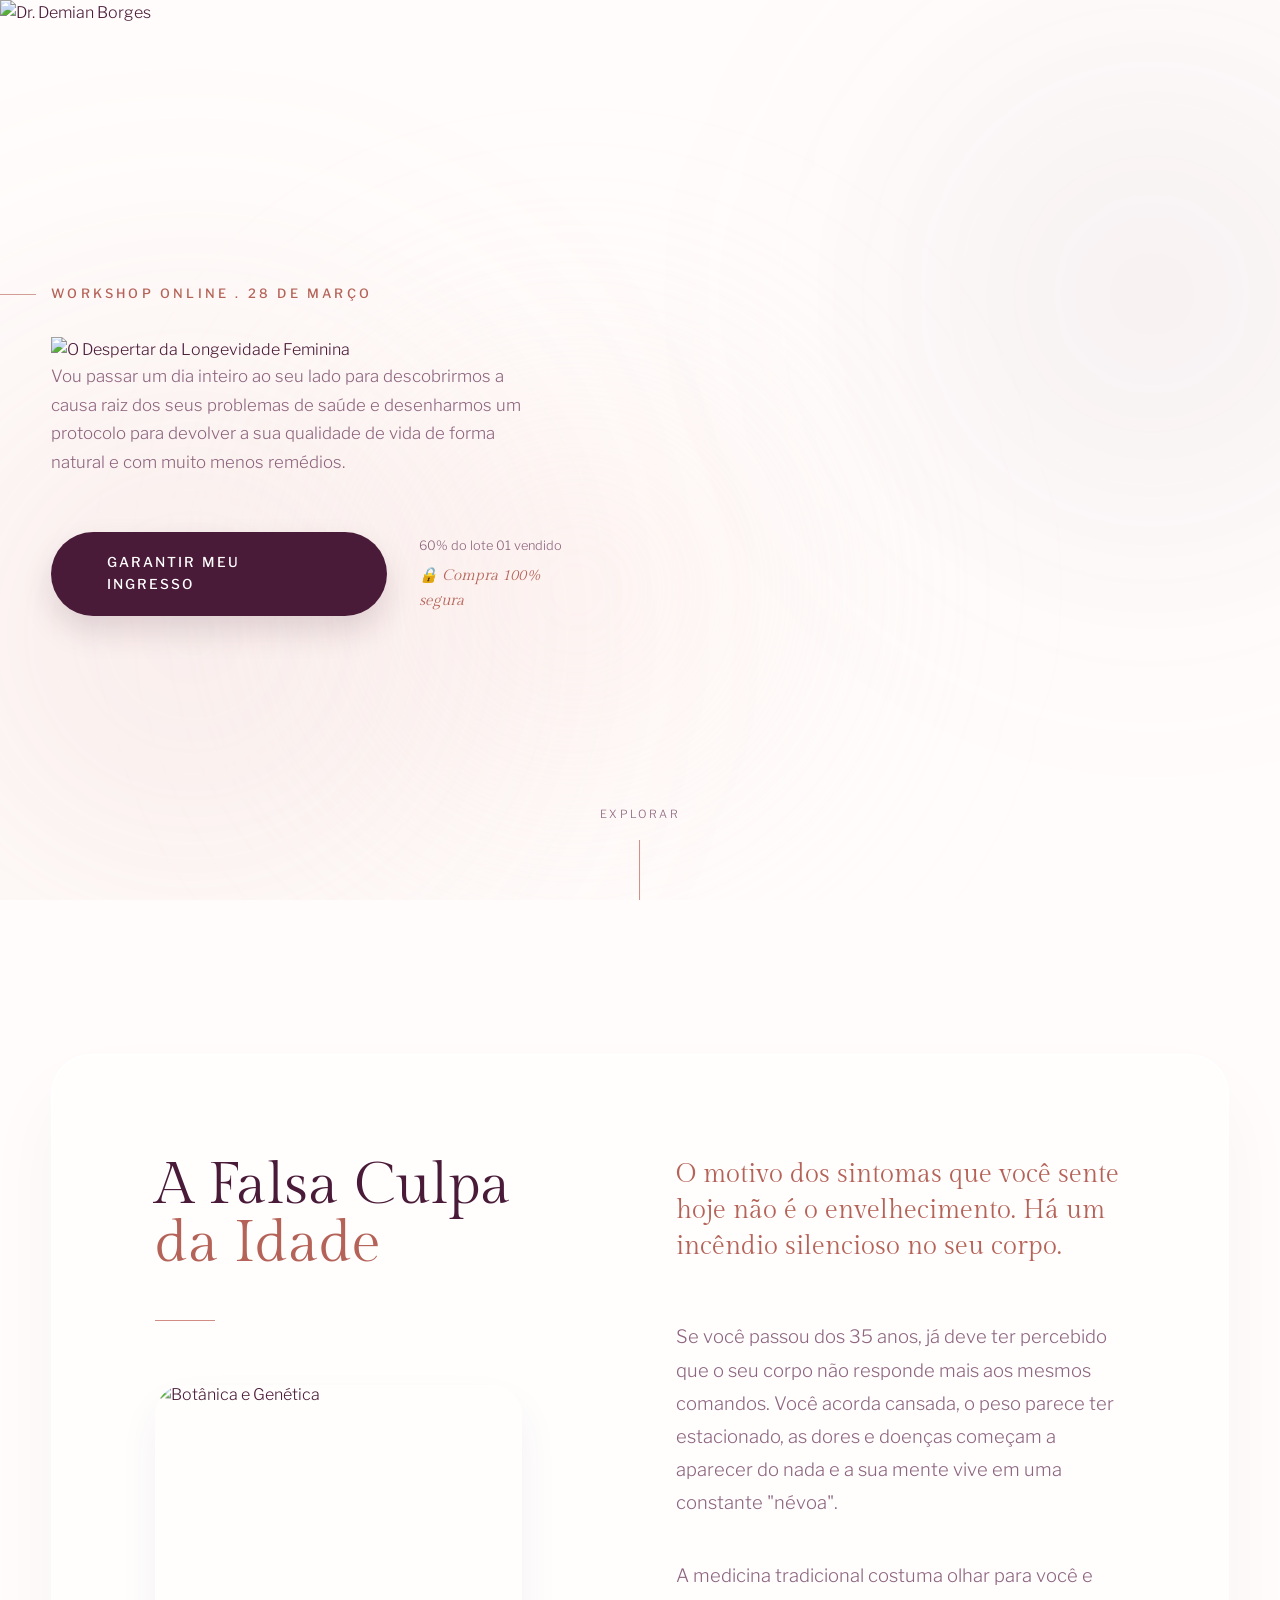
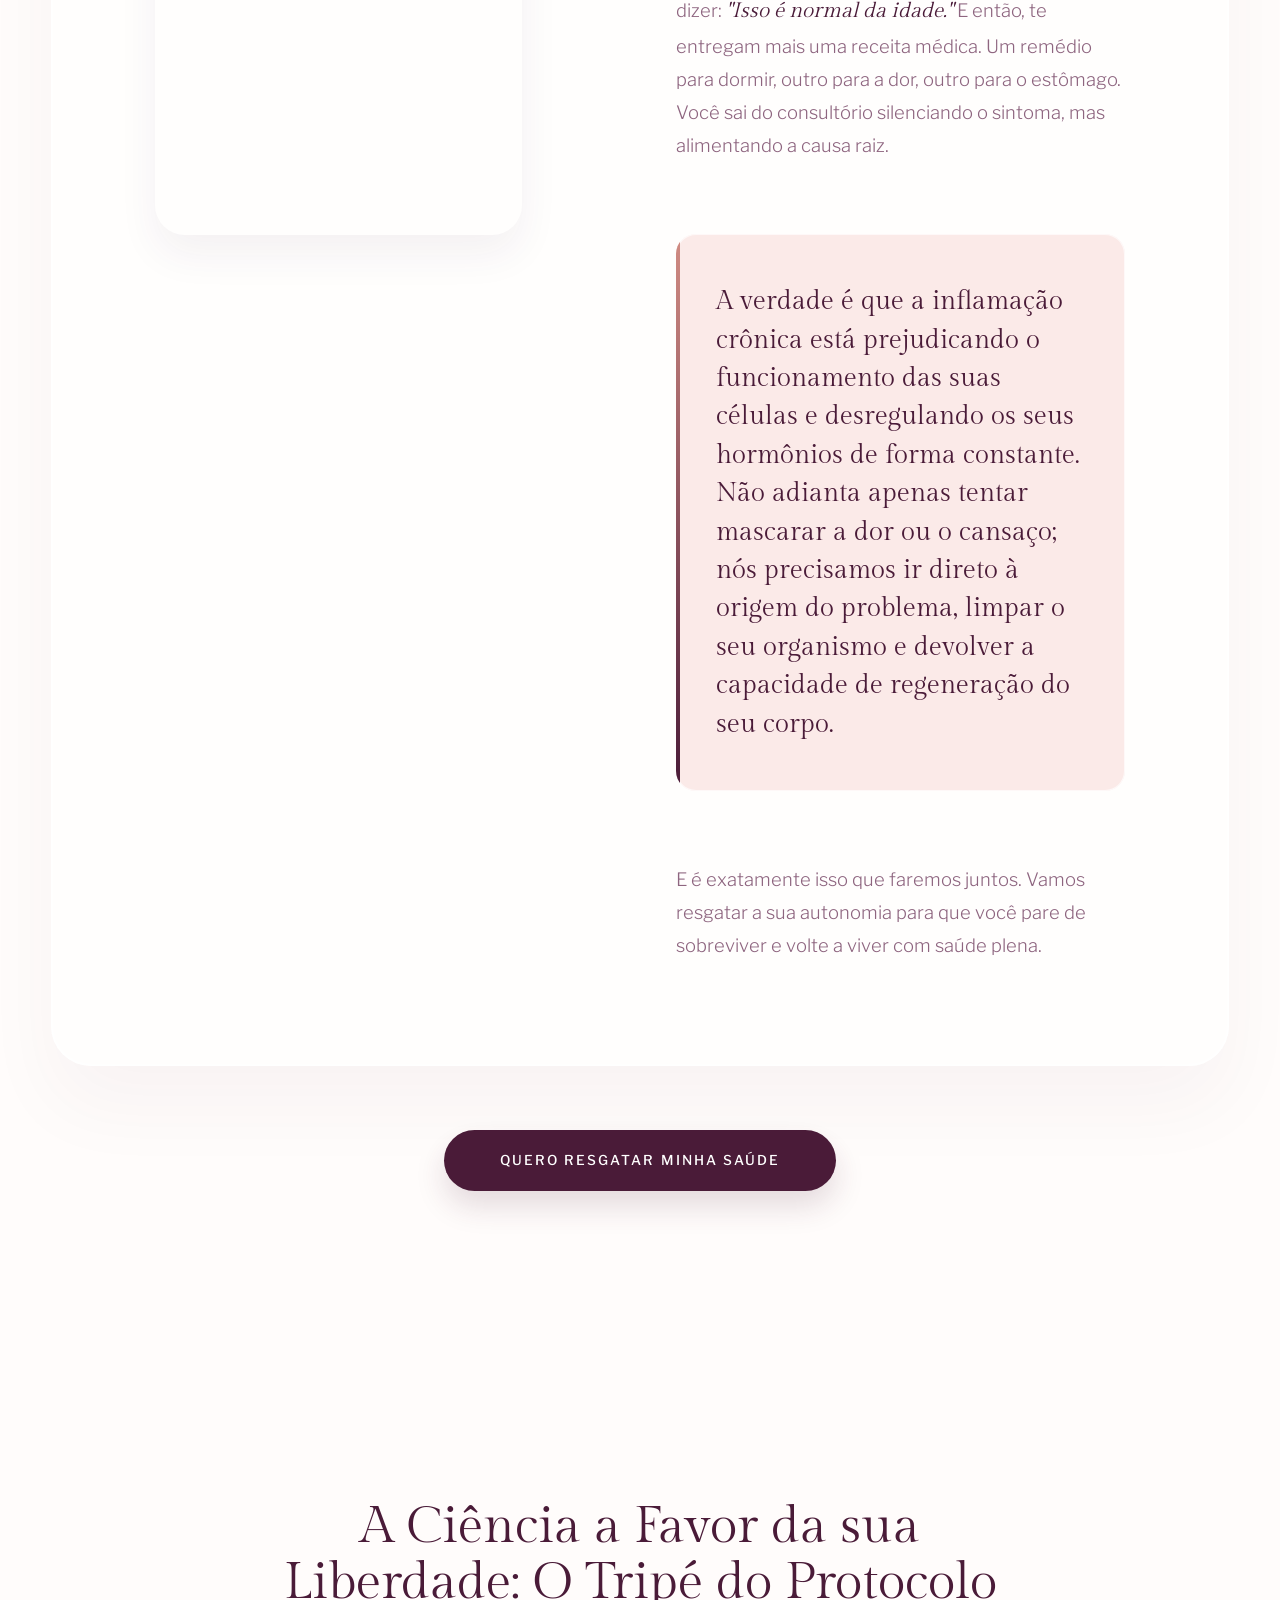
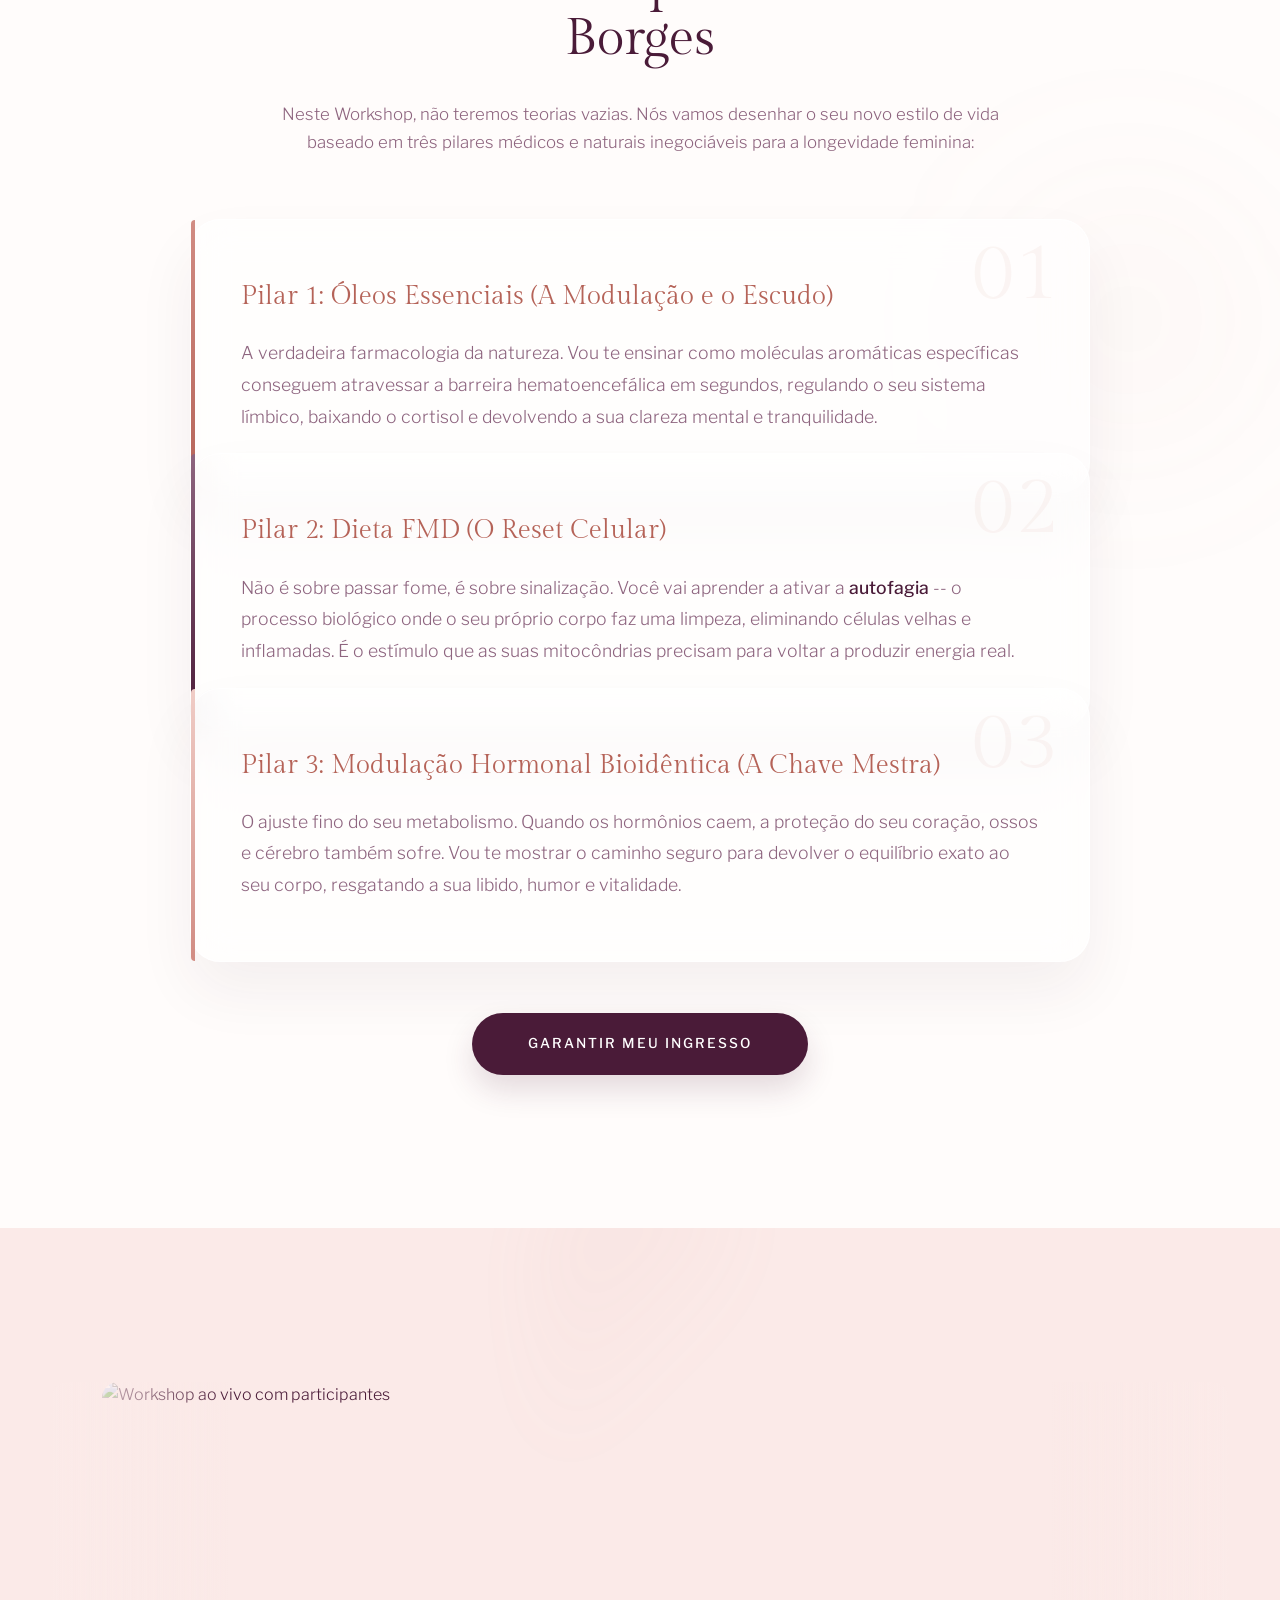
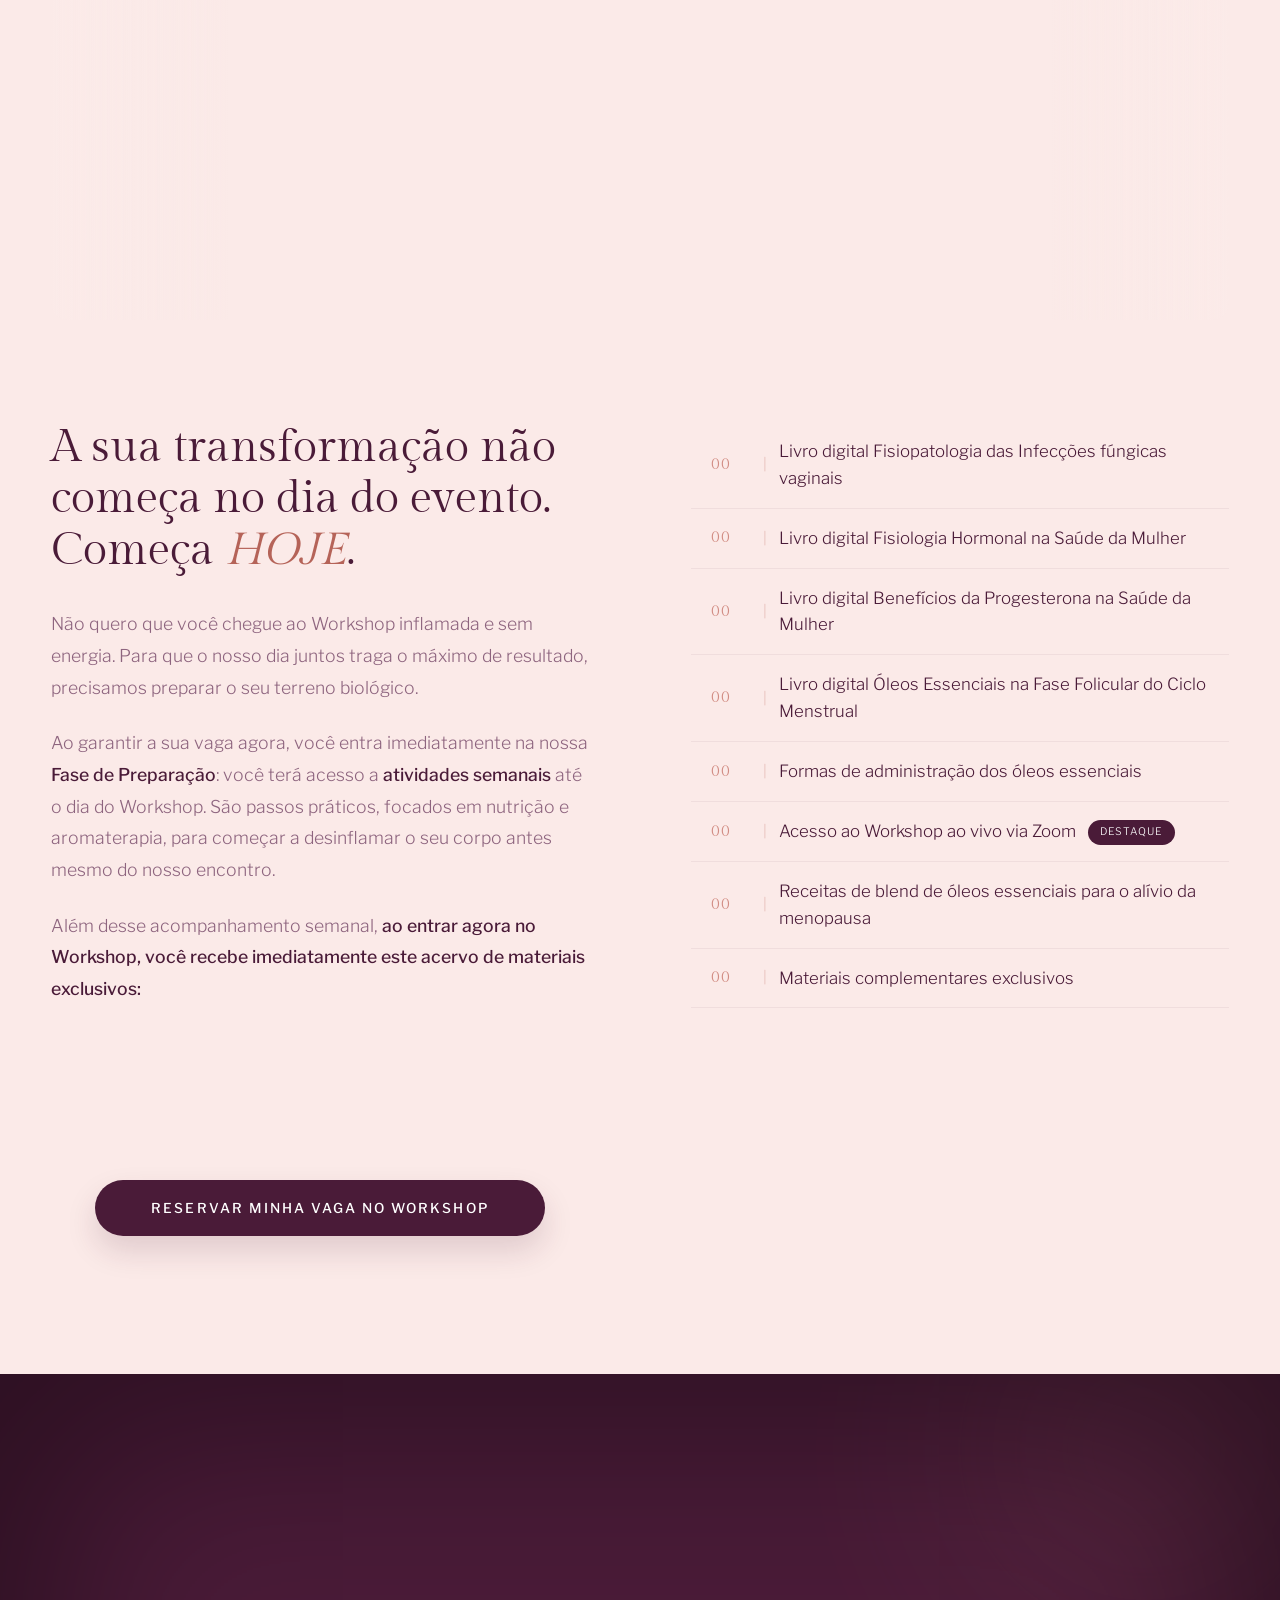
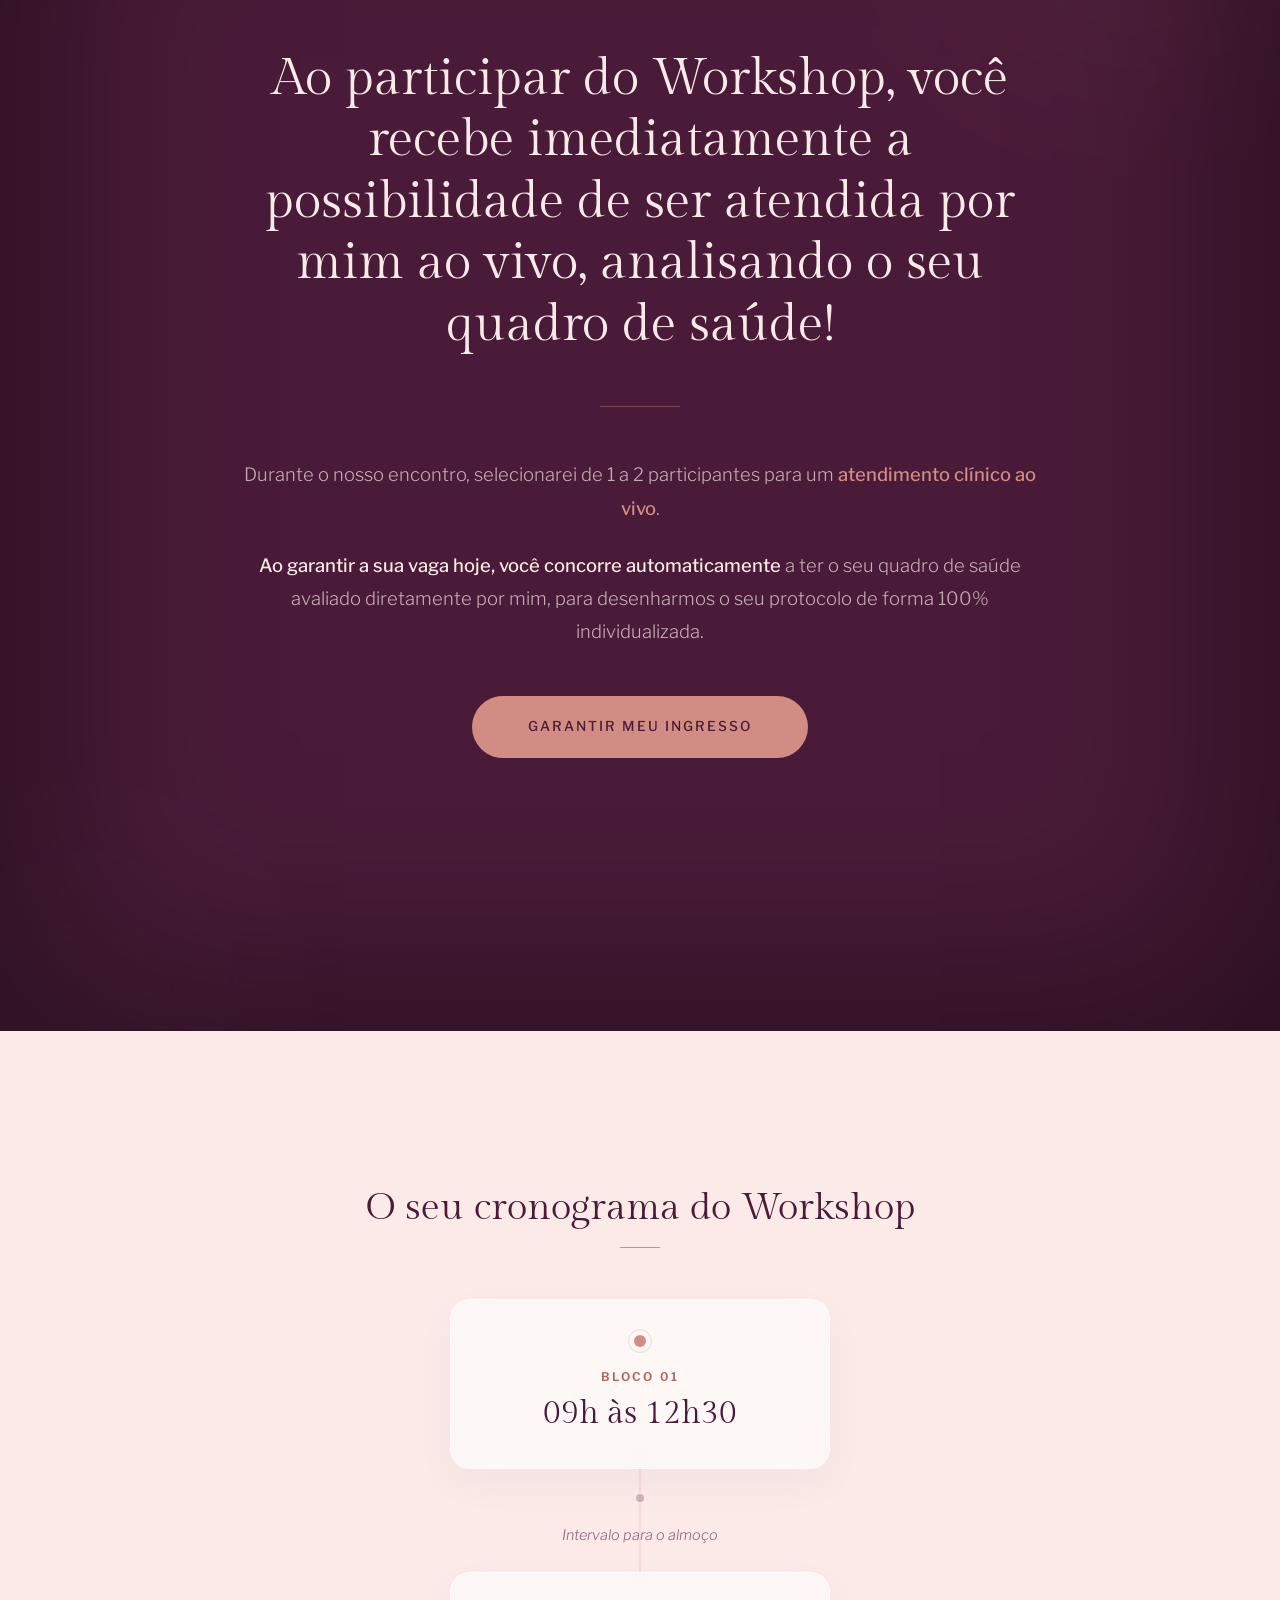
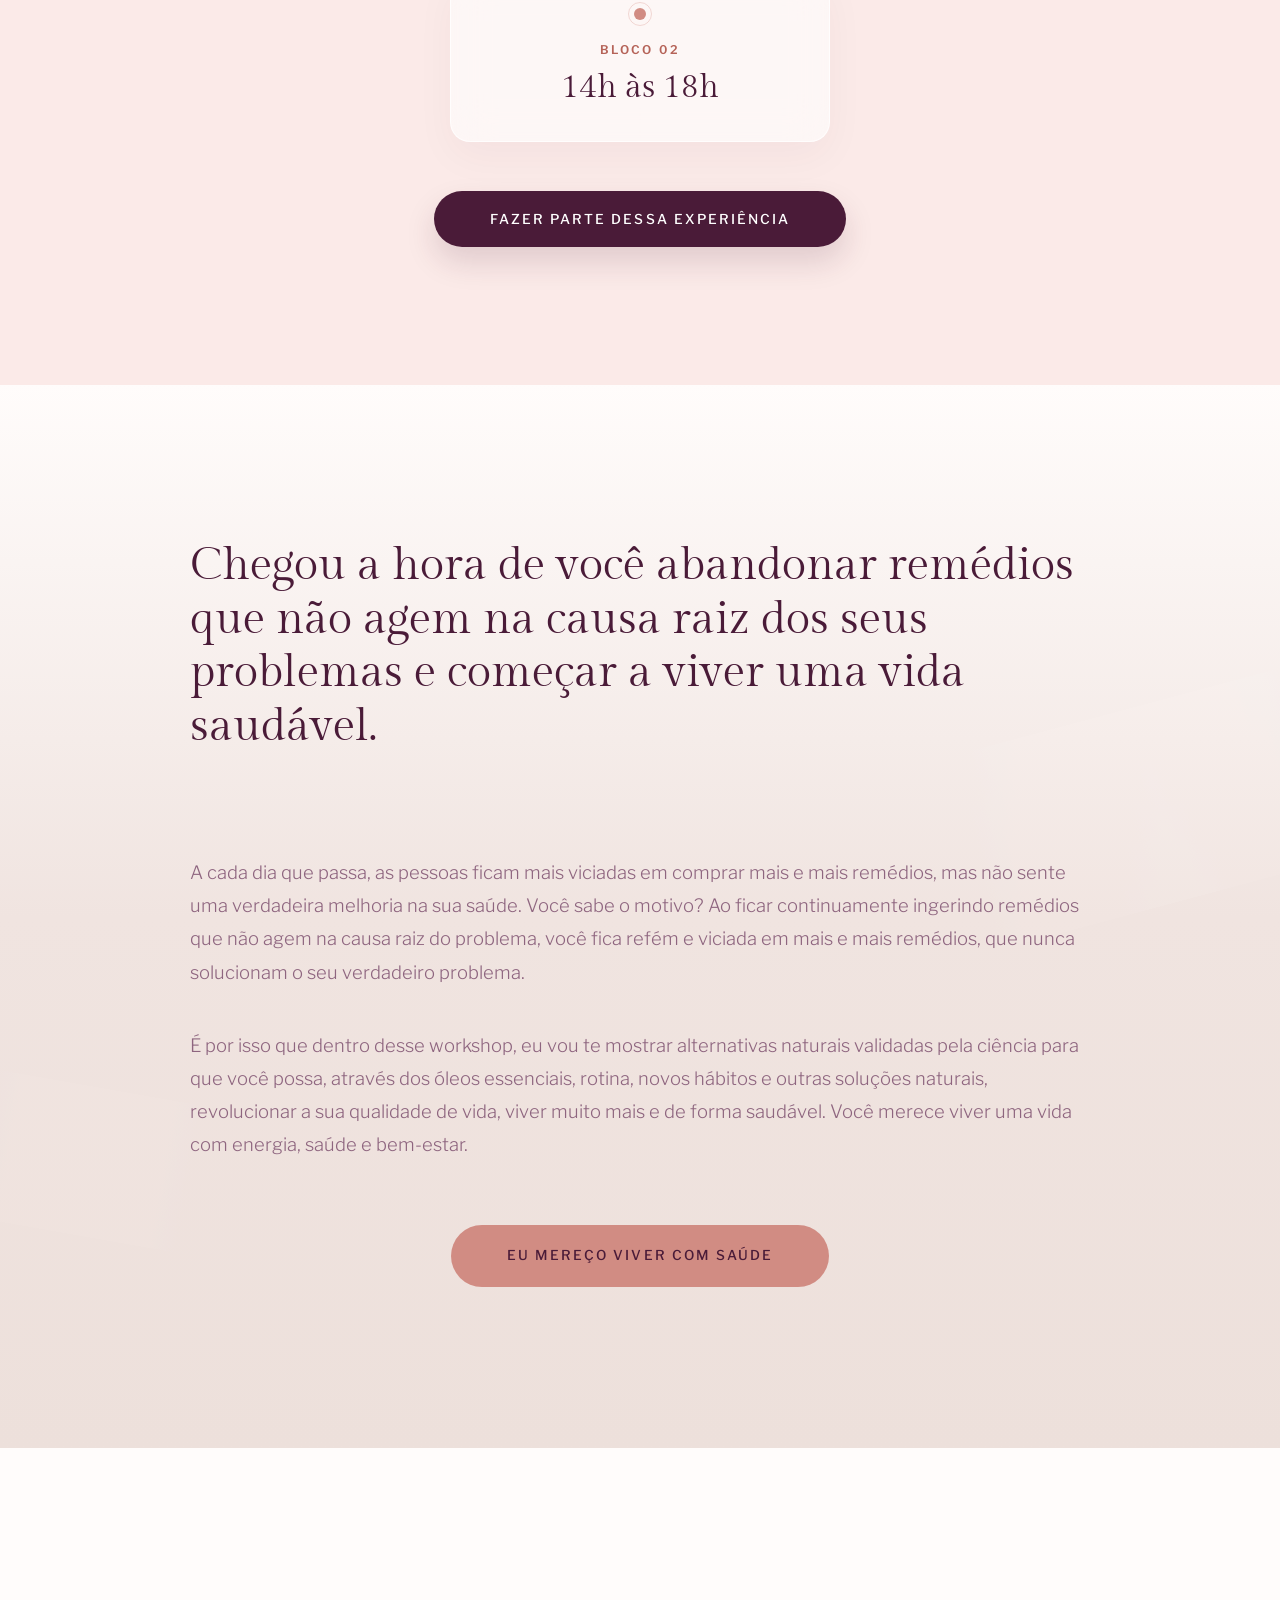
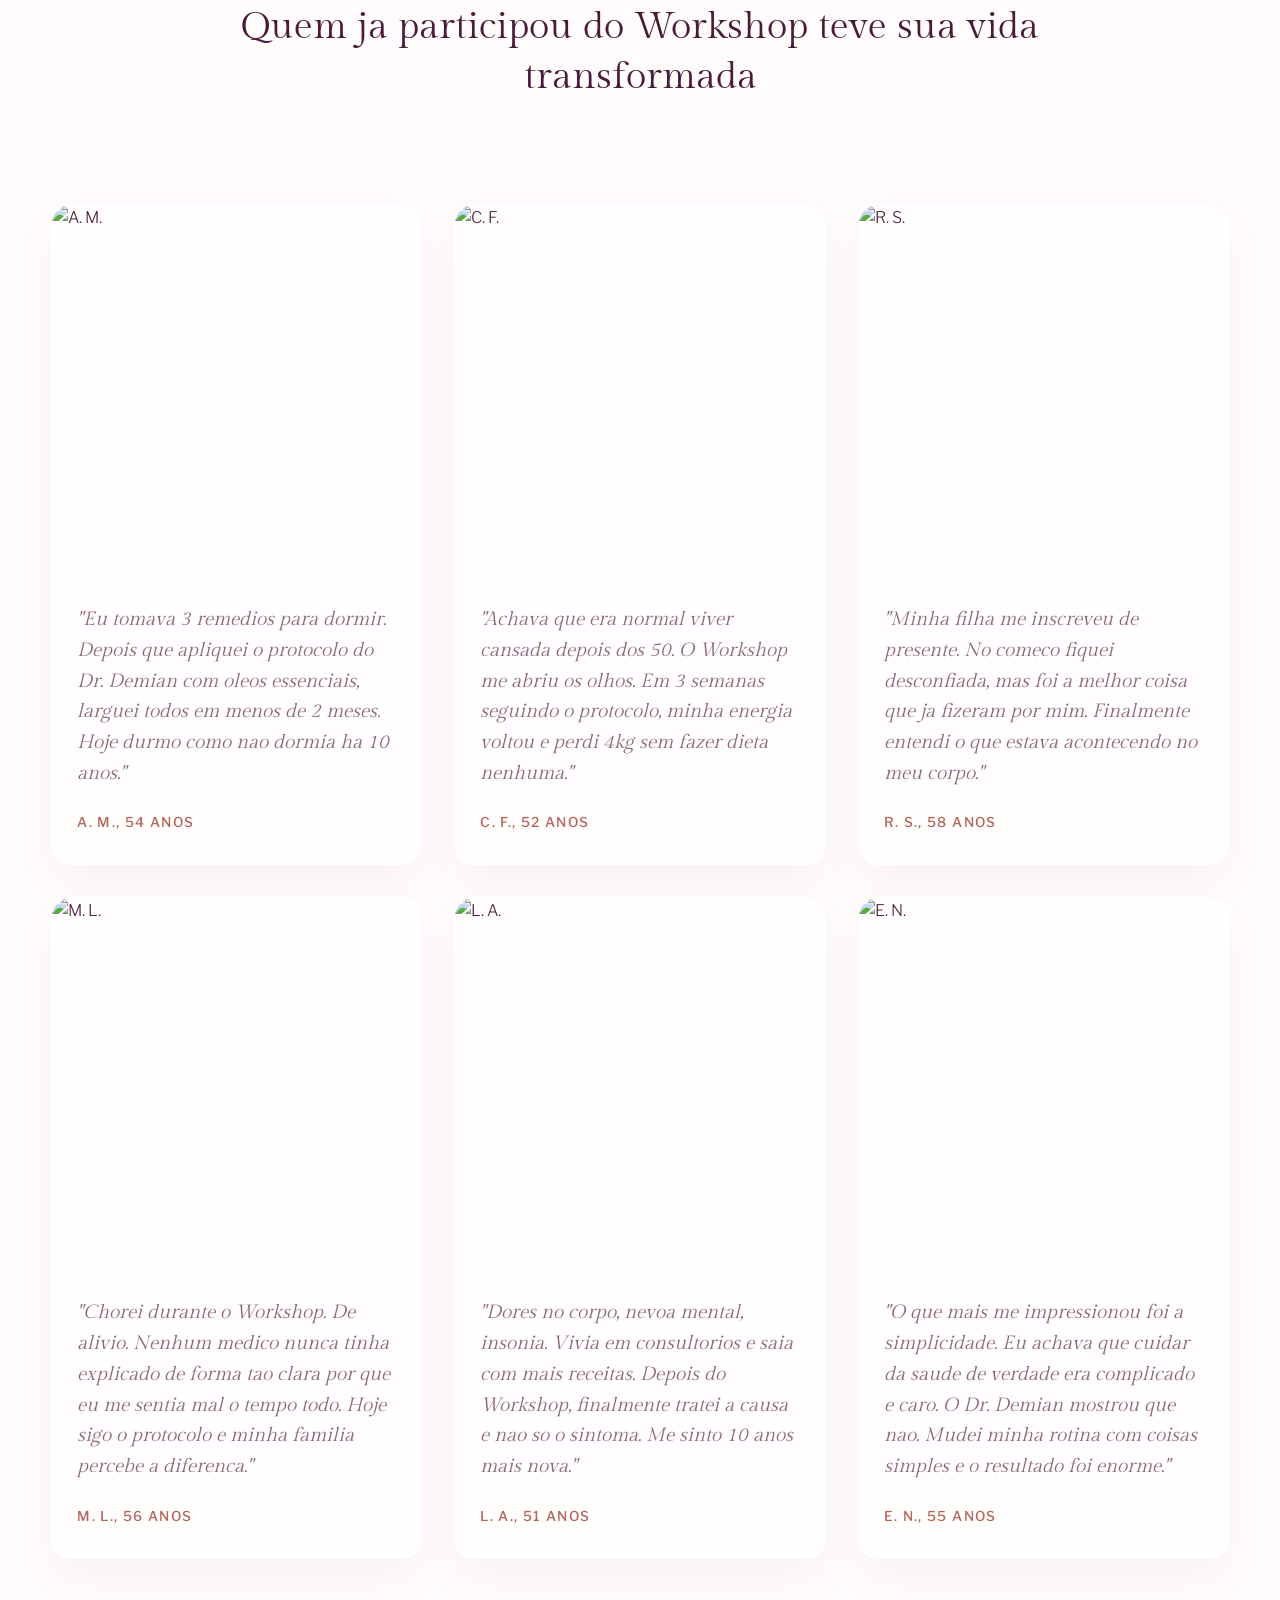
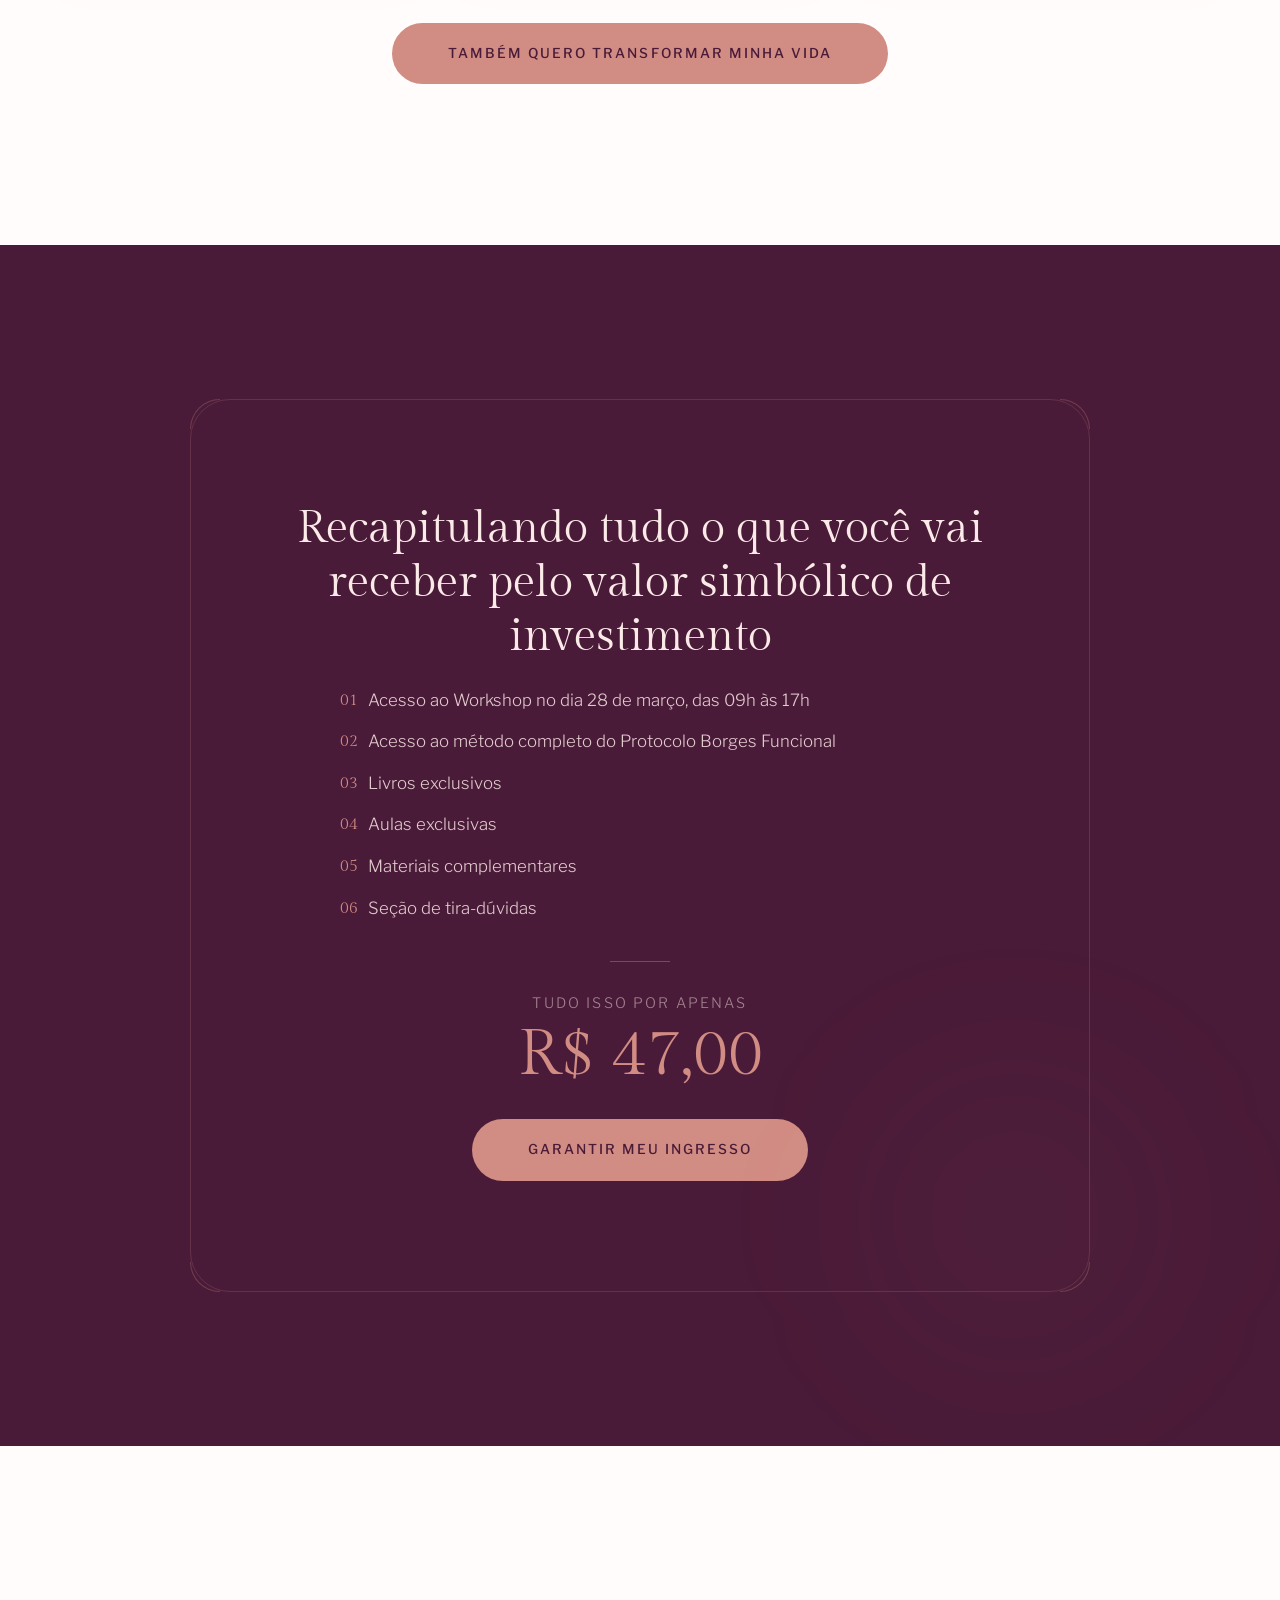
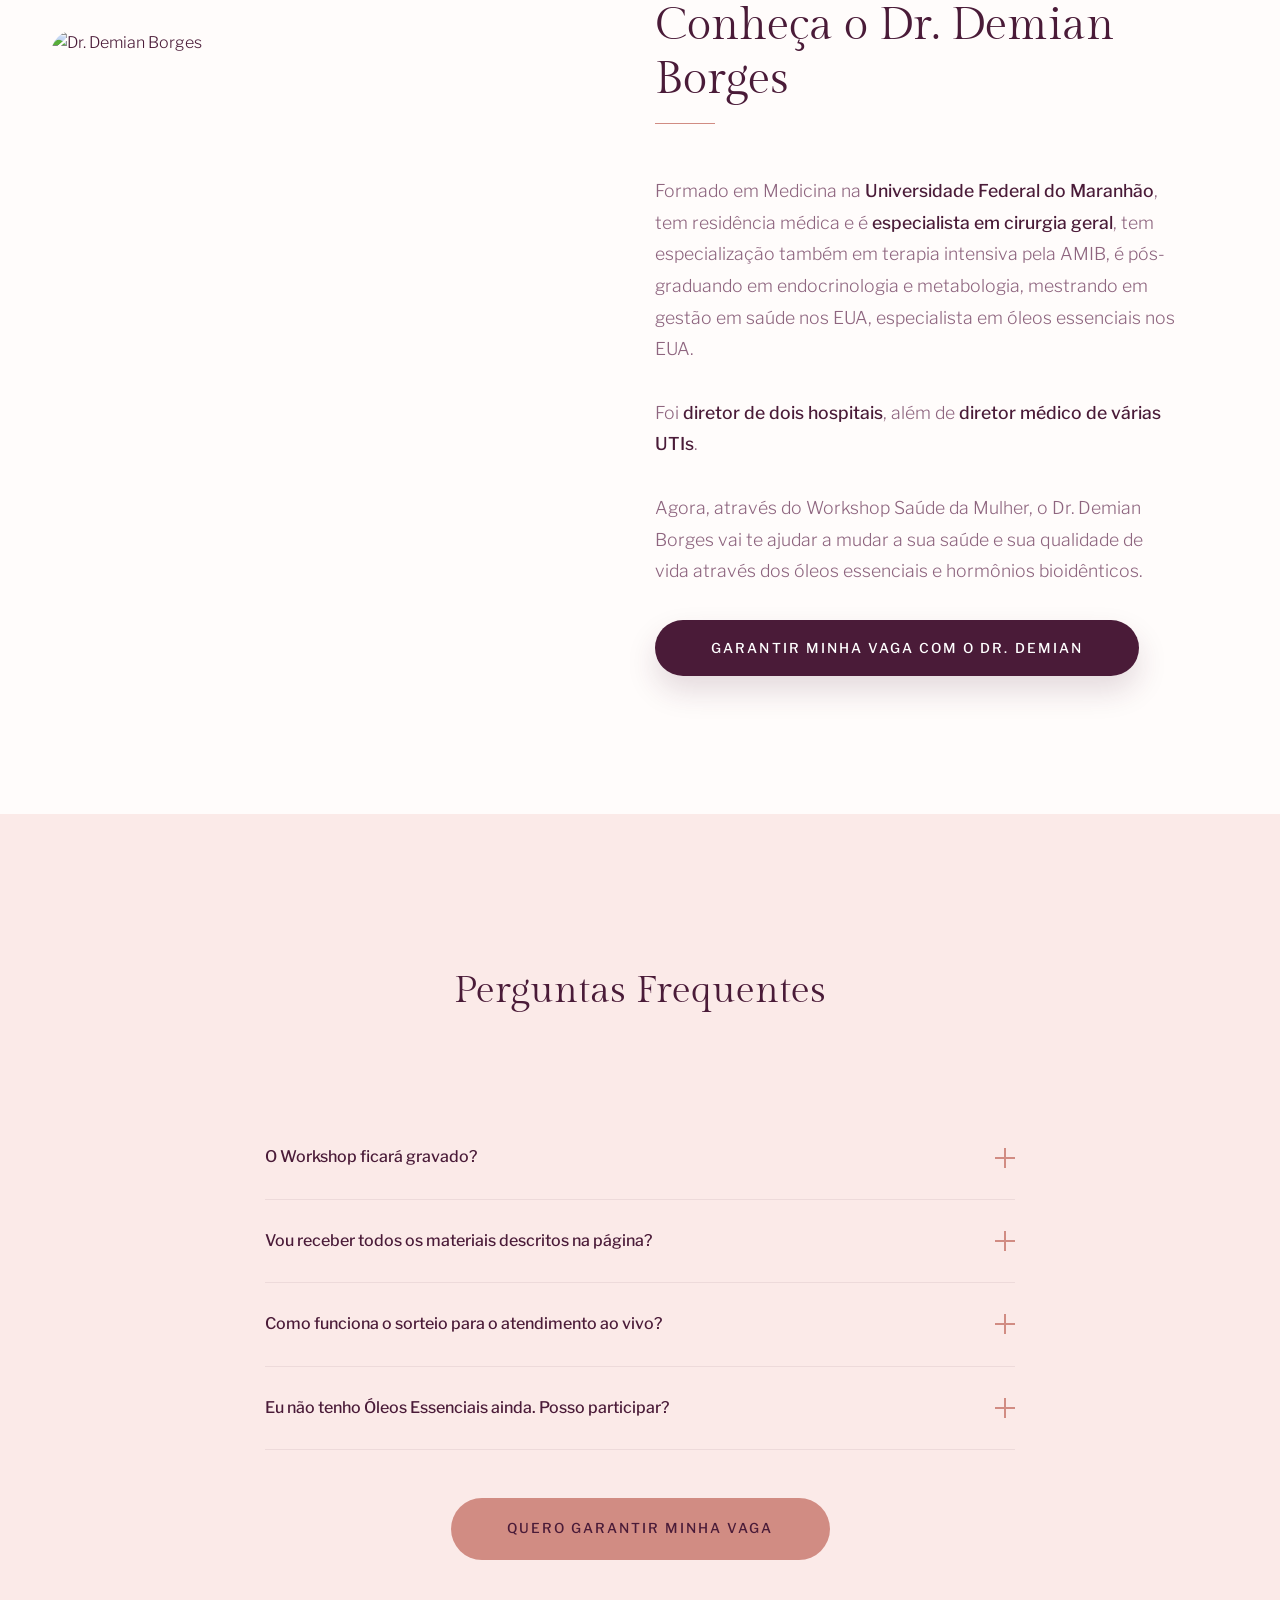
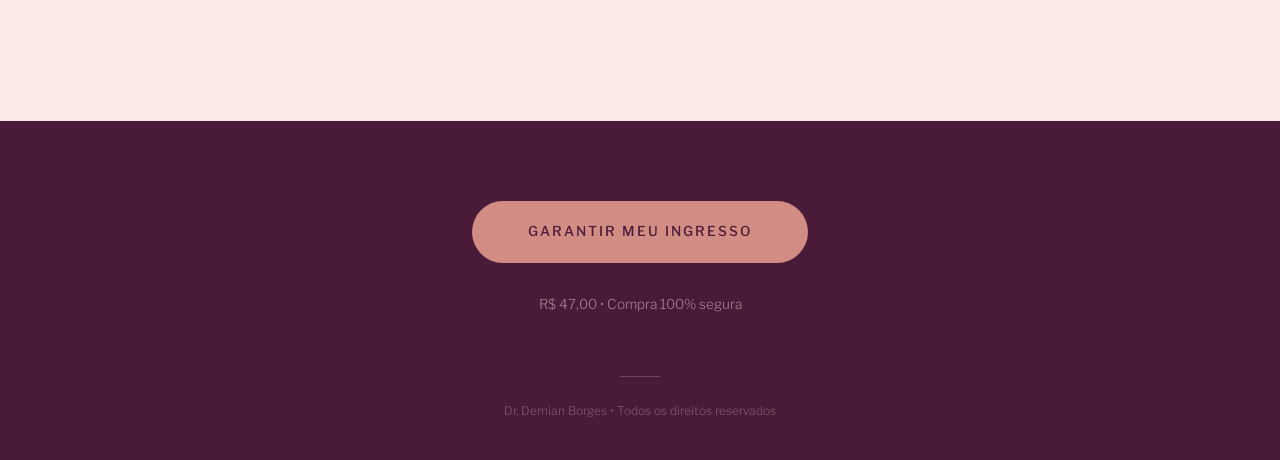
==== longevidade-feminina/index.html @ 75a93374 "Início do projeto Longevidade Feminina" ====
<!DOCTYPE html>
<html lang="pt-BR">

<head>
    <meta charset="UTF-8">
    <meta name="viewport" content="width=device-width, initial-scale=1.0">
    <title>O Despertar da Longevidade Feminina</title>

    <!-- Favicon / Ícone Lótus -->
    <link rel="icon" type="image/png" href="/.netlify/images?url=/images/favicon.png&w=64&q=100">
    <link rel="apple-touch-icon" href="/.netlify/images?url=/images/favicon.png&w=180&q=100">

    <!-- Google Fonts: Gilda Display & Libre Franklin -->
    <link rel="preconnect" href="https://fonts.googleapis.com">
    <link rel="preconnect" href="https://fonts.gstatic.com" crossorigin>
    <link
        href="https://fonts.googleapis.com/css2?family=Gilda+Display&family=Libre+Franklin:wght@300;400;500;600&display=swap"
        rel="stylesheet">

    <link rel="stylesheet" href="style.css">
    <link rel="stylesheet" href="https://cdnjs.cloudflare.com/ajax/libs/aos/2.3.4/aos.css">
    <link rel="stylesheet" href="https://cdn.jsdelivr.net/npm/intl-tel-input@24.6.0/build/css/intlTelInput.css">

    <!-- Lenis & GSAP -->
    <script src="https://unpkg.com/@studio-freight/lenis@1.0.35/dist/lenis.min.js"></script>
    <script src="https://cdnjs.cloudflare.com/ajax/libs/gsap/3.12.5/gsap.min.js"></script>
    <script src="https://cdnjs.cloudflare.com/ajax/libs/gsap/3.12.5/ScrollTrigger.min.js"></script>
</head>

<body>




    <!-- Ambient / Organic Background Canvas (Lotus Aura) -->
    <div class="ambient-background">
        <div class="organic-blob glow-plum"></div>
        <div class="organic-blob glow-rose"></div>
        <div class="organic-blob glow-blush"></div>
        <div class="noise-overlay"></div>
    </div>

    <!-- Main Content -->
    <div class="scroll-container">

        <!-- Hero Section -->
        <section class="hero" id="hero">
            <div class="hero-bg-image">
                <img src="/.netlify/images?url=/images/freepik__-imagetype-professional-editorial-photograph-aspec__51050.jpeg&w=1600&q=85"
                    alt="Dr. Demian Borges" class="hero-bg-img" loading="eager" width="1600" height="800">
            </div>

            <div class="hero-layout">
                <div class="hero-text-column">
                    <span class="eyebrow fade-up">Workshop Online . 28 de Março</span>
                    <img src="/.netlify/images?url=/images/freepik__minimalist-logo-design-for-a-womens-wellness-onlin__31617.png&w=500&q=95"
                        alt="O Despertar da Longevidade Feminina" class="hero-logo fade-up" width="400" height="auto">

                    <p class="hero-description fade-up">
                        Vou passar um dia inteiro ao seu lado para descobrirmos a causa raiz dos seus problemas de
                        saúde e desenharmos um protocolo para devolver a sua qualidade de vida de forma natural e com
                        muito menos remédios.
                    </p>

                    <div class="hero-action fade-up">
                        <a href="#section-9" class="btn-primary">
                            <span class="btn-text">Garantir meu ingresso</span>
                        </a>
                        <div class="action-notes">
                            <span class="note">60% do lote 01 vendido</span>
                            <span class="note secure">🔒 Compra 100% segura</span>
                        </div>
                    </div>
                </div>

                <!-- Coluna direita vazia no desktop (a foto do expert ocupa por trás) -->
                <div class="hero-spacer-column"></div>
            </div>

            <!-- Imagem mobile (visivel apenas no mobile) -->
            <div class="hero-mobile-image">
                <div class="hero-mobile-fade"></div>
                <img src="/.netlify/images?url=/images/mobile.jpeg&w=800&q=80" alt="Dr. Demian Borges" loading="eager"
                    width="800" height="500">
            </div>

            <div class="scroll-indicator fade-up">
                <span class="scroll-text">Explorar</span>
                <span class="line-drop"></span>
            </div>
        </section>

        <!-- Section 2: O Agravamento (Scrollytelling Pin) -->
        <section class="section-aggravation" id="section-2">
            <div class="content-wrapper gsap-reveal">

                <!-- Glassmorphism Container with Scroll Hijack -->
                <div class="glass-panel">
                    <div class="split-editorial scroll-pin-container">
                        <div class="split-left pin-element">
                            <h2 class="section-title">
                                A Falsa Culpa<br>
                                <span class="serif-elegant highlight">da Idade</span>
                            </h2>
                            <div class="abstract-line"></div>

                            <!-- Nova imagem gerada por IA -->
                            <div class="editorial-image-wrapper">
                                <img src="/.netlify/images?url=/images/women_wellness_abstract.png&w=800&q=85"
                                    alt="Botânica e Genética" class="editorial-img">
                            </div>

                        </div>

                        <div class="split-right scroll-content">
                            <h3 class="subtitle">O motivo dos sintomas que você sente hoje não é o envelhecimento. Há um
                                incêndio silencioso no seu corpo.</h3>

                            <p class="body-text">Se você passou dos 35 anos, já deve ter percebido que o seu corpo
                                não responde mais aos mesmos comandos. Você acorda cansada, o peso parece ter
                                estacionado,
                                as dores e doenças começam a aparecer do nada e a sua mente vive em uma constante
                                "névoa".</p>

                            <p class="body-text">A medicina tradicional costuma olhar para você e dizer: <span
                                    class="quote">"Isso é normal da idade."</span> E então, te entregam mais uma receita
                                médica. Um remédio para dormir, outro para a dor, outro para o estômago. Você sai do
                                consultório silenciando o sintoma, mas alimentando a causa raiz.</p>

                            <div class="highlight-box">
                                <div class="dna-accent-line"></div>
                                <p>A verdade é que a inflamação crônica está prejudicando o funcionamento das suas
                                    células e
                                    desregulando os seus hormônios de forma constante. Não adianta apenas tentar
                                    mascarar a
                                    dor ou o cansaço; nós precisamos ir direto à origem do problema, limpar o seu
                                    organismo
                                    e devolver a capacidade de regeneração do seu corpo.</p>
                            </div>

                            <p class="body-text">E é exatamente isso que faremos juntos. Vamos resgatar a sua autonomia
                                para que você pare de sobreviver e volte a viver com saúde plena.</p>
                        </div>
                    </div>
                </div>
                <!-- CTA Secao 2 -->
                <div class="methodology-cta" data-aos="fade-up" style="margin-top: 4rem; text-align: center;">
                    <a href="#section-9" class="btn-primary">
                        <span class="btn-text">Quero resgatar minha saúde</span>
                    </a>
                </div>
            </div>
        </section>

        <!-- Section 3: A Metodologia -->
        <section class="section-methodology" id="section-3">
            <div class="methodology-container">
                <div class="methodology-header">
                    <h2 class="methodology-title" data-aos="fade-up" data-aos-duration="800">
                        A Ciência a Favor da sua Liberdade: O Tripé do Protocolo Borges
                    </h2>
                    <p class="methodology-subtitle" data-aos="fade-up" data-aos-duration="800" data-aos-delay="100">
                        Neste Workshop, não teremos teorias vazias. Nós vamos desenhar o seu novo estilo de vida baseado
                        em três pilares médicos e naturais inegociáveis para a longevidade feminina:
                    </p>
                </div>

                <div class="methodology-cards-wrapper">
                    <div class="methodology-aura"></div>

                    <!-- Card 1 -->
                    <div class="methodology-card card-1" data-aos="fade-up" data-aos-delay="0">
                        <div class="card-accent accent-rose"></div>
                        <h3 class="card-title">Pilar 1: Óleos Essenciais (A Modulação e o Escudo)</h3>
                        <p class="card-body">A verdadeira farmacologia da natureza. Vou te ensinar como moléculas
                            aromáticas específicas conseguem atravessar a barreira hematoencefálica em segundos,
                            regulando o seu sistema límbico, baixando o cortisol e devolvendo a sua clareza mental e
                            tranquilidade.</p>
                    </div>

                    <!-- Card 2 -->
                    <div class="methodology-card card-2" data-aos="fade-up" data-aos-delay="150">
                        <div class="card-accent accent-plum"></div>
                        <h3 class="card-title">Pilar 2: Dieta FMD (O Reset Celular)</h3>
                        <p class="card-body">Não é sobre passar fome, é sobre sinalização. Você vai aprender a ativar a
                            <span class="fw-500 text-dark">autofagia</span> -- o processo biológico onde o seu próprio
                            corpo faz uma limpeza, eliminando células velhas e inflamadas. É o estímulo que as suas
                            mitocôndrias precisam para voltar a produzir energia real.
                        </p>
                    </div>

                    <!-- Card 3 -->
                    <div class="methodology-card card-3" data-aos="fade-up" data-aos-delay="300">
                        <div class="card-accent accent-blush"></div>
                        <h3 class="card-title">Pilar 3: Modulação Hormonal Bioidêntica (A Chave Mestra)</h3>
                        <p class="card-body">O ajuste fino do seu metabolismo. Quando os hormônios caem, a proteção
                            do seu coração, ossos e cérebro também sofre. Vou te mostrar o caminho seguro para devolver
                            o equilíbrio exato ao seu corpo, resgatando a sua libido, humor e vitalidade.</p>
                    </div>
                </div>

                <div class="methodology-cta" data-aos="fade-up" data-aos-delay="450">
                    <a href="#section-9" class="btn-primary">
                        <span class="btn-text">Garantir meu ingresso</span>
                    </a>
                </div>
            </div>
        </section>

        <!-- Section 4: Ação Imediata -->
        <section class="section-preparation" id="section-4">
            <div class="prep-decoration"></div>

            <div class="prep-image-wrapper" data-aos="fade-up" data-aos-duration="1000">
                <div class="prep-image-fade-left"></div>
                <div class="prep-image-fade-right"></div>
                <img src="/.netlify/images?url=/images/freepik__troque-a-imagem-do-macbook-para-uma-call-com-vrias__37139.jpeg&w=1200&q=80"
                    alt="Workshop ao vivo com participantes" class="prep-hero-img" loading="lazy" width="1200"
                    height="600">
            </div>

            <div class="prep-container">
                <div class="prep-left" data-aos="fade-up" data-aos-duration="800">
                    <h2 class="prep-title">A sua transformação não começa no dia do evento. Começa <span
                            class="italic-highlight">HOJE</span>.</h2>
                    <p class="prep-body context-body">Não quero que você chegue ao Workshop inflamada e sem energia.
                        Para que o nosso dia juntos traga o máximo de resultado, precisamos preparar o seu terreno
                        biológico.</p>
                    <p class="prep-body">Ao garantir a sua vaga agora, você entra imediatamente na nossa
                        <span class="fw-500 text-dark">Fase de Preparação</span>: você terá acesso a <span
                            class="fw-500 text-dark">atividades semanais</span> até o dia do Workshop. São passos
                        práticos, focados em nutrição e aromaterapia, para começar a desinflamar o seu corpo antes mesmo
                        do nosso encontro.
                    </p>
                    <p class="prep-body">Além desse acompanhamento semanal, <span class="fw-500 text-dark">ao entrar
                            agora no Workshop, você recebe imediatamente este acervo de materiais exclusivos:</span></p>
                </div>

                <div class="prep-right">
                    <div class="prep-item" data-aos="fade-up" data-aos-delay="0">
                        <span class="item-number counter-number" data-target="1">00</span><span
                            class="item-separator">|</span>
                        <span class="item-text">Livro digital Fisiopatologia das Infecções fúngicas vaginais</span>
                    </div>
                    <div class="prep-item" data-aos="fade-up" data-aos-delay="80">
                        <span class="item-number counter-number" data-target="2">00</span><span
                            class="item-separator">|</span>
                        <span class="item-text">Livro digital Fisiologia Hormonal na Saúde da Mulher</span>
                    </div>
                    <div class="prep-item" data-aos="fade-up" data-aos-delay="160">
                        <span class="item-number counter-number" data-target="3">00</span><span
                            class="item-separator">|</span>
                        <span class="item-text">Livro digital Benefícios da Progesterona na Saúde da Mulher</span>
                    </div>
                    <div class="prep-item" data-aos="fade-up" data-aos-delay="240">
                        <span class="item-number counter-number" data-target="4">00</span><span
                            class="item-separator">|</span>
                        <span class="item-text">Livro digital Óleos Essenciais na Fase Folicular do Ciclo
                            Menstrual</span>
                    </div>
                    <div class="prep-item" data-aos="fade-up" data-aos-delay="320">
                        <span class="item-number counter-number" data-target="5">00</span><span
                            class="item-separator">|</span>
                        <span class="item-text">Formas de administração dos óleos essenciais</span>
                    </div>
                    <div class="prep-item" data-aos="fade-up" data-aos-delay="400">
                        <span class="item-number counter-number" data-target="6">00</span><span
                            class="item-separator">|</span>
                        <span class="item-text">Acesso ao Workshop ao vivo via Zoom<span
                                class="item-badge">Destaque</span></span>
                    </div>
                    <div class="prep-item" data-aos="fade-up" data-aos-delay="480">
                        <span class="item-number counter-number" data-target="7">00</span><span
                            class="item-separator">|</span>
                        <span class="item-text">Receitas de blend de óleos essenciais para o alívio da menopausa</span>
                    </div>
                    <div class="prep-item" data-aos="fade-up" data-aos-delay="560">
                        <span class="item-number counter-number" data-target="8">00</span><span
                            class="item-separator">|</span>
                        <span class="item-text">Materiais complementares exclusivos</span>
                    </div>
                </div>
                <!-- CTA Secao 4 -->
                <div class="prep-cta" data-aos="fade-up" style="margin-top: 4rem; text-align: center;">
                    <a href="#section-9" class="btn-primary">
                        <span class="btn-text">Reservar minha vaga no Workshop</span>
                    </a>
                </div>
            </div>
        </section>

        <!-- Section 5: Atendimento Clínico -->
        <section class="section-clinical" id="section-5">
            <div class="clinical-bg-circle circle-top-right"></div>
            <div class="clinical-bg-circle circle-bottom-left"></div>

            <div class="clinical-container">
                <h2 class="clinical-title" data-aos="fade-up" data-aos-duration="1000">
                    Ao participar do Workshop, você recebe imediatamente a possibilidade de ser atendida por mim ao
                    vivo, analisando o seu quadro de saúde!
                </h2>
                <div class="clinical-divider" data-aos="fade-up" data-aos-delay="150"></div>

                <p class="clinical-body" data-aos="fade-up" data-aos-delay="300">
                    Durante o nosso encontro, selecionarei de 1 a 2 participantes para um <span
                        class="fw-500 text-rose-gold">atendimento clínico ao vivo</span>.
                </p>
                <p class="clinical-body" data-aos="fade-up" data-aos-delay="300">
                    <span class="fw-500" style="color: #fbeae8;">Ao garantir a sua vaga hoje, você concorre
                        automaticamente</span> a ter o seu quadro de saúde avaliado diretamente por mim, para
                    desenharmos o seu protocolo de forma 100% individualizada.
                </p>

                <div class="clinical-cta" data-aos="fade-up" data-aos-delay="400">
                    <a href="#section-9" class="btn-inverse">
                        <span class="btn-text">Garantir meu ingresso</span>
                    </a>
                </div>
            </div>
        </section>

        <!-- Section 6: O Cronograma do Dia -->
        <section class="section-schedule" id="section-6">
            <div class="schedule-container">
                <h2 class="schedule-title" data-aos="fade-up">O seu cronograma do Workshop</h2>
                <div class="schedule-divider-top" data-aos="fade-up" data-aos-delay="50"></div>

                <div class="schedule-timeline">
                    <div class="timeline-line"></div>

                    <div class="schedule-card" data-aos="fade-up" data-aos-delay="100">
                        <div class="card-dot"></div>
                        <span class="block-label">Bloco 01</span>
                        <h3 class="block-time">09h às 12h30</h3>
                    </div>

                    <div class="schedule-interval-card" data-aos="fade-up" data-aos-delay="200">
                        <div class="card-dot dot-pause"></div>
                        <span class="interval-text">Intervalo para o almoço</span>
                    </div>

                    <div class="schedule-card" data-aos="fade-up" data-aos-delay="300">
                        <div class="card-dot"></div>
                        <span class="block-label">Bloco 02</span>
                        <h3 class="block-time">14h às 18h</h3>
                    </div>
                </div>
                <!-- CTA Secao 6 -->
                <div class="experience-cta" data-aos="fade-up" style="margin-top: 4rem; text-align: center;">
                    <a href="#section-9" class="btn-primary">
                        <span class="btn-text">Fazer parte dessa experiência</span>
                    </a>
                </div>
            </div>
        </section>

        <!-- Section 7: O Novo Padrão de Reação -->
        <section class="section-rupture" id="section-7">
            <div class="light-leak leak-1"></div>
            <div class="light-leak leak-2"></div>

            <div class="rupture-container">
                <h2 class="rupture-title" data-aos="fade-up" data-aos-duration="1000">Chegou a hora de você abandonar
                    remédios que não agem na causa raiz dos seus problemas e começar a viver uma vida saudável.</h2>

                <div class="rupture-body-wrapper">
                    <p class="rupture-body" data-aos="fade-up" data-aos-delay="200">A cada dia que passa, as pessoas
                        ficam
                        mais viciadas em comprar mais e mais remédios, mas não sente uma verdadeira melhoria na sua
                        saúde.
                        Você sabe o motivo? Ao ficar continuamente ingerindo remédios que não agem na causa raiz do
                        problema, você fica refém e viciada em mais e mais remédios, que nunca solucionam o seu
                        verdadeiro
                        problema.</p>

                    <p class="rupture-body" data-aos="fade-up" data-aos-delay="400">É por isso que dentro desse
                        workshop, eu
                        vou te mostrar alternativas naturais validadas pela ciência para que você possa, através dos
                        óleos
                        essenciais, rotina, novos hábitos e outras soluções naturais, revolucionar a sua qualidade de
                        vida,
                        viver muito mais e de forma saudável. Você merece viver uma vida com energia, saúde e bem-estar.
                    </p>
                </div>
                <!-- CTA Secao 7 -->
                <div class="rupture-cta" data-aos="fade-up" style="margin-top: 4rem; text-align: center;">
                    <a href="#section-9" class="btn-inverse">
                        <span class="btn-text">Eu mereço viver com saúde</span>
                    </a>
                </div>
            </div>
        </section>

        <!-- Section 8: Prova Social -->
        <section class="section-social" id="section-8">
            <div class="social-container">
                <h2 class="social-title" data-aos="fade-up">Quem ja participou do Workshop teve sua vida transformada
                </h2>

                <div class="social-grid">
                    <div class="social-card" data-aos="fade-up" data-aos-delay="0">
                        <div class="social-photo">
                            <img src="/.netlify/images?url=/images/testimonial-1.png&w=400&q=80" alt="A. M."
                                loading="lazy" width="400" height="400">
                        </div>
                        <div class="social-content">
                            <p class="social-text">"Eu tomava 3 remedios para dormir. Depois que apliquei o protocolo do
                                Dr. Demian com oleos essenciais, larguei todos em menos de 2 meses. Hoje durmo como nao
                                dormia ha 10 anos."</p>
                            <div class="social-author">A. M., 54 anos</div>
                        </div>
                    </div>

                    <div class="social-card" data-aos="fade-up" data-aos-delay="100">
                        <div class="social-photo">
                            <img src="/.netlify/images?url=/images/testimonial-5.png&w=400&q=80" alt="C. F."
                                loading="lazy" width="400" height="400">
                        </div>
                        <div class="social-content">
                            <p class="social-text">"Achava que era normal viver cansada depois dos 50. O Workshop me
                                abriu os olhos. Em 3 semanas seguindo o protocolo, minha energia voltou e perdi 4kg sem
                                fazer dieta nenhuma."</p>
                            <div class="social-author">C. F., 52 anos</div>
                        </div>
                    </div>

                    <div class="social-card" data-aos="fade-up" data-aos-delay="200">
                        <div class="social-photo">
                            <img src="/.netlify/images?url=/images/testimonial-3.png&w=400&q=80" alt="R. S."
                                loading="lazy" width="400" height="400">
                        </div>
                        <div class="social-content">
                            <p class="social-text">"Minha filha me inscreveu de presente. No comeco fiquei desconfiada,
                                mas foi a melhor coisa que ja fizeram por mim. Finalmente entendi o que estava
                                acontecendo no meu corpo."</p>
                            <div class="social-author">R. S., 58 anos</div>
                        </div>
                    </div>

                    <div class="social-card" data-aos="fade-up" data-aos-delay="0">
                        <div class="social-photo">
                            <img src="/.netlify/images?url=/images/testimonial-9.png&w=400&q=80" alt="M. L."
                                loading="lazy" width="400" height="400">
                        </div>
                        <div class="social-content">
                            <p class="social-text">"Chorei durante o Workshop. De alivio. Nenhum medico nunca tinha
                                explicado de forma tao clara por que eu me sentia mal o tempo todo. Hoje sigo o
                                protocolo e minha familia percebe a diferenca."</p>
                            <div class="social-author">M. L., 56 anos</div>
                        </div>
                    </div>

                    <div class="social-card" data-aos="fade-up" data-aos-delay="100">
                        <div class="social-photo">
                            <img src="/.netlify/images?url=/images/testimonial-2.png&w=400&q=80" alt="L. A."
                                loading="lazy" width="400" height="400">
                        </div>
                        <div class="social-content">
                            <p class="social-text">"Dores no corpo, nevoa mental, insonia. Vivia em consultorios e saia
                                com mais receitas. Depois do Workshop, finalmente tratei a causa e nao so o sintoma. Me
                                sinto 10 anos mais nova."</p>
                            <div class="social-author">L. A., 51 anos</div>
                        </div>
                    </div>

                    <div class="social-card" data-aos="fade-up" data-aos-delay="200">
                        <div class="social-photo">
                            <img src="/.netlify/images?url=/images/testimonial-6.png&w=400&q=80" alt="E. N."
                                loading="lazy" width="400" height="400">
                        </div>
                        <div class="social-content">
                            <p class="social-text">"O que mais me impressionou foi a simplicidade. Eu achava que cuidar
                                da saude de verdade era complicado e caro. O Dr. Demian mostrou que nao. Mudei minha
                                rotina com coisas simples e o resultado foi enorme."</p>
                            <div class="social-author">E. N., 55 anos</div>
                        </div>
                    </div>
                </div>
                <!-- CTA Secao 8 -->
                <div class="social-cta" data-aos="fade-up" style="margin-top: 4rem; text-align: center;">
                    <a href="#section-9" class="btn-inverse">
                        <span class="btn-text">Também quero transformar minha vida</span>
                    </a>
                </div>
            </div>
        </section>

        <!-- Section 9: O Pacote de Resolução (A Oferta) -->
        <section class="section-offer" id="section-9">
            <div class="offer-container">
                <div class="offer-frame" data-aos="fade-up" data-aos-duration="1200">
                    <div class="frame-corner top-left"></div>
                    <div class="frame-corner top-right"></div>
                    <div class="frame-corner bottom-left"></div>
                    <div class="frame-corner bottom-right"></div>

                    <h2 class="offer-title">Recapitulando tudo o que você vai receber pelo valor simbólico de
                        investimento
                    </h2>

                    <ul class="offer-list">
                        <li class="offer-item" data-aos="fade-up" data-aos-delay="100"><span
                                class="offer-item-num">01</span><span class="offer-item-text">Acesso ao Workshop no dia
                                28
                                de março, das 09h às 17h</span></li>
                        <li class="offer-item" data-aos="fade-up" data-aos-delay="200"><span
                                class="offer-item-num">02</span><span class="offer-item-text">Acesso ao método completo
                                do
                                Protocolo Borges Funcional</span></li>
                        <li class="offer-item" data-aos="fade-up" data-aos-delay="300"><span
                                class="offer-item-num">03</span><span class="offer-item-text">Livros exclusivos</span>
                        </li>
                        <li class="offer-item" data-aos="fade-up" data-aos-delay="400"><span
                                class="offer-item-num">04</span><span class="offer-item-text">Aulas exclusivas</span>
                        </li>
                        <li class="offer-item" data-aos="fade-up" data-aos-delay="500"><span
                                class="offer-item-num">05</span><span class="offer-item-text">Materiais
                                complementares</span></li>
                        <li class="offer-item" data-aos="fade-up" data-aos-delay="600"><span
                                class="offer-item-num">06</span><span class="offer-item-text">Seção de
                                tira-dúvidas</span>
                        </li>
                    </ul>

                    <div class="offer-divider"></div>

                    <div class="offer-price-wrapper" data-aos="fade-up" data-aos-delay="800">
                        <span class="price-label">Tudo isso por apenas</span>
                        <div class="price-value">R$ 47,00</div>
                    </div>

                    <div class="offer-cta" data-aos="fade-up" data-aos-delay="1000">
                        <a href="#" class="btn-inverse btn-large btn-breathing" id="garantir"
                            data-modal="checkout-modal">
                            <span class="btn-text">Garantir meu ingresso</span>
                        </a>
                    </div>
                </div>

                <div class="offer-ambient-blob"></div>
            </div>
        </section>

        <!-- Section 10: O Diretor Clínico -->
        <section class="section-author" id="section-10">
            <div class="author-container">
                <div class="author-layout">
                    <div class="author-image-column" data-aos="fade-right" data-aos-duration="1200">
                        <div class="author-image-mask">
                            <img src="/.netlify/images?url=/images/dr-demian.jpg&w=1200&q=80" alt="Dr. Demian Borges"
                                class="author-img parallax-author" loading="lazy">
                            <div class="author-image-fade"></div>
                        </div>
                    </div>

                    <div class="author-text-column">
                        <h2 class="author-title" data-aos="fade-up" data-aos-delay="200">Conheça o Dr. Demian Borges
                        </h2>
                        <div class="author-divider"></div>

                        <div class="author-bio-wrapper">
                            <p class="author-bio" data-aos="fade-up" data-aos-delay="400">
                                Formado em Medicina na <span class="fw-500 text-dark">Universidade Federal do
                                    Maranhão</span>, tem residência médica e é <span
                                    class="fw-500 text-dark">especialista
                                    em cirurgia geral</span>, tem especialização também em terapia intensiva pela AMIB,
                                é
                                pós-graduando em endocrinologia e metabologia, mestrando em gestão em saúde nos EUA,
                                especialista em óleos essenciais nos EUA.
                            </p>

                            <p class="author-bio" data-aos="fade-up" data-aos-delay="600">
                                Foi <span class="fw-500 text-dark">diretor de dois hospitais</span>, além de <span
                                    class="fw-500 text-dark">diretor médico de várias UTIs</span>.
                            </p>

                            <p class="author-bio" data-aos="fade-up" data-aos-delay="800">
                                Agora, através do Workshop Saúde da Mulher, o Dr. Demian Borges vai te ajudar a mudar a
                                sua
                                saúde e sua qualidade de vida através dos óleos essenciais e hormônios bioidênticos.
                            </p>
                            <!-- CTA Secao 10 -->
                            <div class="author-cta" data-aos="fade-up" style="margin-top: 3rem;">
                                <a href="#section-9" class="btn-primary">
                                    <span class="btn-text">Garantir minha vaga com o Dr. Demian</span>
                                </a>
                            </div>
                        </div>
                    </div>
                </div>
            </div>
        </section>

        <!-- Section 11: FAQ -->
        <section class="section-faq" id="section-11">
            <div class="faq-container">
                <h2 class="faq-title" data-aos="fade-up">Perguntas Frequentes</h2>

                <div class="faq-list">
                    <!-- FAQ 1 -->
                    <div class="faq-item" data-aos="fade-up" data-aos-delay="0">
                        <button class="faq-question">
                            <span class="question-text">O Workshop ficará gravado?</span>
                            <span class="faq-icon"></span>
                        </button>
                        <div class="faq-answer">
                            <div class="faq-answer-inner">
                                <p>O seu ingresso principal garante a sua participação <span class="fw-500 text-dark">ao
                                        vivo</span> no nosso dia de imersão (onde a verdadeira transformação acontece).
                                    No
                                    entanto, caso você queira ter a gravação para rever todo o conteúdo e o passo a
                                    passo do
                                    protocolo no seu próprio tempo, você terá a opção de <span
                                        class="fw-500 text-dark">adicionar o acesso à gravação no momento do
                                        checkout</span>
                                    (como um adicional especial na página de pagamento).</p>
                            </div>
                        </div>
                    </div>

                    <!-- FAQ 2 -->
                    <div class="faq-item" data-aos="fade-up" data-aos-delay="100">
                        <button class="faq-question">
                            <span class="question-text">Vou receber todos os materiais descritos na página?</span>
                            <span class="faq-icon"></span>
                        </button>
                        <div class="faq-answer">
                            <div class="faq-answer-inner">
                                <p>Sim! Assim que a sua inscrição for confirmada, você já recebe o acesso à Fase de
                                    Preparação e aos livros digitais. <span class="fw-500 text-dark">Atenção:</span>
                                    Alguns
                                    materiais práticos e o Template Oficial do Protocolo são <span
                                        class="fw-500 text-dark">exclusivos para quem estiver presente ao vivo</span>,
                                    pois
                                    eu liberarei uma senha secreta de acesso apenas durante a transmissão do evento. É
                                    fundamental que você esteja lá comigo.</p>
                            </div>
                        </div>
                    </div>

                    <!-- FAQ 3 -->
                    <div class="faq-item" data-aos="fade-up" data-aos-delay="200">
                        <button class="faq-question">
                            <span class="question-text">Como funciona o sorteio para o atendimento ao vivo?</span>
                            <span class="faq-icon"></span>
                        </button>
                        <div class="faq-answer">
                            <div class="faq-answer-inner">
                                <p>Ao comprar o seu ingresso, o seu nome já entra automaticamente na lista. Durante o
                                    Workshop, faremos o sorteio e, se você estiver presente no momento em que seu nome
                                    for
                                    chamado, terá a chance de ter o seu caso clínico avaliado por mim ao vivo.</p>
                            </div>
                        </div>
                    </div>

                    <!-- FAQ 4 -->
                    <div class="faq-item" data-aos="fade-up" data-aos-delay="300">
                        <button class="faq-question">
                            <span class="question-text">Eu não tenho Óleos Essenciais ainda. Posso participar?</span>
                            <span class="faq-icon"></span>
                        </button>
                        <div class="faq-answer">
                            <div class="faq-answer-inner">
                                <p>Com certeza! O Workshop serve exatamente para isso: te orientar com segurança sobre
                                    quais
                                    óleos fazem sentido para o seu caso específico, para que você não gaste dinheiro
                                    comprando o que não precisa.</p>
                            </div>
                        </div>
                    </div>
                </div>
                <!-- CTA Secao 11 -->
                <div class="faq-cta" data-aos="fade-up" style="margin-top: 3rem; text-align: center;">
                    <a href="#section-9" class="btn-inverse">
                        <span class="btn-text">Quero garantir minha vaga</span>
                    </a>
                </div>
            </div>
        </section>

    </div>

    <!-- Footer / Final CTA -->
    <footer class="site-footer">
        <div class="footer-container">
            <a href="#section-9" class="btn-inverse btn-large btn-final" data-aos="fade-up">
                <span class="btn-text">Garantir meu ingresso</span>
            </a>

            <div class="footer-note" data-aos="fade-up" data-aos-delay="100">
                <span class="note-price">R$ 47,00</span> • <span class="note-secure">Compra 100% segura</span>
            </div>

            <div class="footer-bottom">
                <div class="footer-divider-mini"></div>
                <p class="copyright">Dr. Demian Borges • Todos os direitos reservados</p>
            </div>
        </div>
    </footer>

    <!-- Modal Pre-Checkout -->
    <div class="modal-overlay" id="checkout-modal" role="dialog" aria-modal="true"
        aria-label="Formulário de pré-checkout">
        <div class="modal-content">
            <button type="button" class="modal-close" aria-label="Fechar">&times;</button>
            <h2 class="modal-title">Garanta seu ingresso</h2>
            <p class="modal-subtitle">Preencha seus dados para ser redirecionado(a) ao checkout seguro.</p>

            <form data-form>
                <p hidden><label>Não preencha: <input name="bot-field"></label></p>

                <div class="form-group">
                    <label class="form-label" for="checkout-nome">Nome</label>
                    <input type="text" id="checkout-nome" name="nome" class="form-input" required autocomplete="name"
                        placeholder="Seu nome completo">
                </div>

                <div class="form-group">
                    <label class="form-label" for="checkout-telefone">WhatsApp</label>
                    <input type="tel" id="checkout-telefone" name="telefone" class="form-input" required
                        autocomplete="tel">
                </div>

                <div class="form-group">
                    <label class="form-label" for="checkout-email">E-mail</label>
                    <input type="email" id="checkout-email" name="email" class="form-input" required
                        autocomplete="email" placeholder="seu@email.com">
                </div>

                <div class="form-feedback"></div>
                <button type="submit" class="btn-primary btn-full"><span class="btn-text">Ir para o checkout
                        seguro</span></button>
            </form>
        </div>
    </div>

    <!-- Scripts -->
    <script src="https://cdnjs.cloudflare.com/ajax/libs/aos/2.3.4/aos.js"></script>
    <script src="https://cdn.jsdelivr.net/npm/intl-tel-input@24.6.0/build/js/intlTelInput.min.js"></script>
    <script src="script.js"></script>
</body>

</html>
---- longevidade-feminina/style.css ----
/*
 * DIRETRIZ GLOBAL: Elegância Feminina, Natureza e Ciência Intuitiva (Lotus & DNA)
 * ARQUÉTIPO SEÇÃO 1: Glassmorphism Imersivo + Ambient Organic Motion
 * CONSTRAINTS: Light Mode (Blush/Plum/Rose Gold) + Overlaying Depth
 * FONT PAIRING: Gilda Display (Regular) + Libre Franklin (300/400)
 */

:root {
    --color-bg: #fffcfb;
    /* Fundo branco quente muito sutil */
    --color-surface: rgba(255, 255, 255, 0.6);
    --color-surface-hover: rgba(255, 255, 255, 0.85);

    /* Paleta extraída da Logo */
    --color-text: #4a1b38;
    /* Plum/Vinho escuro */
    --color-text-muted: #8e657f;
    /* Plum Suave */
    --color-accent: #d18c83;
    /* Rose Gold / Copper */
    --color-accent-dark: #b56358;
    --color-lotus-light: #fbeae8;
    /* Blush ultra leve */
    --color-lotus-mid: #f0cdc7;

    --font-heading: 'Gilda Display', serif;
    --font-body: 'Libre Franklin', sans-serif;

    --container-width: 1300px;
    --spacing-xl: clamp(6rem, 12vw, 12rem);
    --spacing-lg: clamp(4rem, 8vw, 8rem);
    --spacing-md: clamp(2rem, 4vw, 4rem);

    --ease-elegant: cubic-bezier(0.4, 0, 0.2, 1);
    --ease-heavy: cubic-bezier(0.85, 0, 0.15, 1);
}

/* Reset & Base */
*,
*::before,
*::after {
    box-sizing: border-box;
    margin: 0;
    padding: 0;
}

html.lenis {
    height: auto;
}

.lenis.lenis-smooth {
    scroll-behavior: auto;
}

.lenis.lenis-smooth [data-lenis-prevent] {
    overscroll-behavior: contain;
}

.lenis.lenis-stopped {
    overflow: hidden;
}

body {
    background-color: var(--color-bg);
    color: var(--color-text);
    font-family: var(--font-body);
    -webkit-font-smoothing: antialiased;
    -moz-osx-font-smoothing: grayscale;
    overflow-x: hidden;
    line-height: 1.6;
    font-weight: 300;
}

/* Typography Classes */
h1,
h2,
h3,
h4,
h5,
h6 {
    font-family: var(--font-heading);
    font-weight: 400;
}

.serif-elegant {
    font-family: var(--font-heading);
    font-style: normal;
    color: var(--color-accent-dark);
}

a {
    color: inherit;
    text-decoration: none;
}

/* Header */
.site-header {
    position: absolute;
    top: 0;
    left: 0;
    width: 100%;
    padding: var(--spacing-md);
    z-index: 50;
    display: flex;
    justify-content: flex-start;
}

.logo-container {
    width: 220px;
    mix-blend-mode: multiply;
    /* Remove o fundo branco da logo integrando ao bg quente */
}

.brand-logo {
    width: 100%;
    height: auto;
    display: block;
}

/* Ambient Background Formas Orgânicas (Aura da Flor de Lótus) */
.ambient-background {
    position: fixed;
    top: 0;
    left: 0;
    width: 100vw;
    height: 100vh;
    z-index: -1;
    overflow: hidden;
    pointer-events: none;
    background: var(--color-bg);
}

.organic-blob {
    position: absolute;
    filter: blur(100px);
    border-radius: 50%;
    opacity: 0.6;
    animation: lotusBreathe 20s infinite alternate ease-in-out;
    mix-blend-mode: multiply;
}

.glow-plum {
    width: 60vw;
    height: 60vw;
    background: radial-gradient(circle, rgba(142, 101, 127, 0.15) 0%, transparent 70%);
    top: -10%;
    right: -20%;
}

.glow-rose {
    width: 70vw;
    height: 70vw;
    background: radial-gradient(circle, rgba(209, 140, 131, 0.25) 0%, transparent 70%);
    bottom: -20%;
    left: -20%;
    animation-delay: -5s;
}

.glow-blush {
    width: 50vw;
    height: 50vw;
    background: radial-gradient(circle, rgba(251, 234, 232, 0.8) 0%, transparent 70%);
    top: 30%;
    left: 20%;
    animation-delay: -10s;
}

.noise-overlay {
    position: absolute;
    inset: 0;
    background: url('data:image/svg+xml,%3Csvg viewBox="0 0 200 200" xmlns="http://www.w3.org/2000/svg"%3E%3Cfilter id="noiseFilter"%3E%3CfeTurbulence type="fractalNoise" baseFrequency="0.85" numOctaves="3" stitchTiles="stitch"/%3E%3C/filter%3E%3Crect width="100%25" height="100%25" filter="url(%23noiseFilter)"/%3E%3C/svg%3E');
    opacity: 0.04;
    mix-blend-mode: overlay;
    pointer-events: none;
}

@keyframes lotusBreathe {
    0% {
        transform: translate(0, 0) scale(1);
    }

    100% {
        transform: translate(-3vw, 5vh) scale(1.15);
    }
}

/* Scroll Container */
.scroll-container {
    position: relative;
    z-index: 10;
    width: 100%;
}

/* Hero Section */
.hero {
    min-height: 100vh;
    display: flex;
    flex-direction: column;
    justify-content: center;
    padding: 120px var(--spacing-md);
    /* Padding simétrico top/bottom para centralizar visualmente */
    position: relative;
    overflow: visible;
}

.hero-layout {
    max-width: var(--container-width);
    margin: 0 auto;
    display: grid;
    grid-template-columns: 1fr 1fr;
    gap: var(--spacing-lg);
    align-items: center;
    width: 100%;
}

.hero-text-column {
    display: flex;
    flex-direction: column;
    align-items: flex-start;
    max-width: 600px;
    z-index: 2;
}

.eyebrow {
    font-size: 0.8rem;
    text-transform: uppercase;
    letter-spacing: 0.25em;
    color: var(--color-accent-dark);
    margin-bottom: 2rem;
    position: relative;
    font-weight: 500;
}

.eyebrow::before {
    content: '';
    position: absolute;
    top: 50%;
    right: 100%;
    width: 40px;
    height: 1px;
    background-color: var(--color-accent-dark);
    margin-right: 15px;
    opacity: 0.6;
}

.hero-title {
    font-size: clamp(3.5rem, 6vw, 6.5rem);
    line-height: 1;
    margin-bottom: 1.5rem;
    letter-spacing: -0.01em;
    color: var(--color-text);
}

.hero-description {
    font-size: clamp(1.05rem, 1.25vw, 1.25rem);
    color: var(--color-text-muted);
    font-weight: 300;
    margin-bottom: 3.5rem;
    line-height: 1.7;
    max-width: 500px;
}

/* Button & Actions */
.hero-action {
    display: flex;
    align-items: center;
    gap: 2rem;
}

.btn-primary {
    position: relative;
    padding: 1.25rem 3.5rem;
    background: var(--color-text);
    /* Plum */
    color: #fff;
    font-family: var(--font-body);
    font-size: 0.85rem;
    text-transform: uppercase;
    letter-spacing: 0.15em;
    font-weight: 500;
    overflow: hidden;
    cursor: pointer;
    transition: all 0.5s var(--ease-elegant);
    border: none;
    border-radius: 100px;
    box-shadow: 0 15px 30px rgba(74, 27, 56, 0.15);
}

.btn-primary::after {
    content: '';
    position: absolute;
    top: 0;
    left: 0;
    width: 100%;
    height: 100%;
    background: var(--color-accent-dark);
    transform: scaleX(0);
    transform-origin: right;
    transition: transform 0.5s var(--ease-elegant);
    z-index: 1;
    border-radius: 100px;
}

.btn-primary:hover {
    transform: translateY(-2px);
    box-shadow: 0 20px 40px rgba(74, 27, 56, 0.25);
}

.btn-primary:hover::after {
    transform: scaleX(1);
    transform-origin: left;
}

.btn-text {
    position: relative;
    z-index: 2;
}

.action-notes {
    display: flex;
    flex-direction: column;
    gap: 0.4rem;
    font-size: 0.8rem;
    color: var(--color-text-muted);
}

.action-notes .secure {
    color: var(--color-accent-dark);
    font-family: var(--font-heading);
    font-size: 0.95rem;
    font-style: italic;
}

/* Hero Background Image (Desktop) */
.hero-bg-image {
    position: absolute;
    inset: 0;
    z-index: 0;
    overflow: hidden;
}

.hero-bg-img {
    width: 100%;
    height: 100%;
    object-fit: cover;
    object-position: right center;
}

/* Hero Mobile Image */
.hero-mobile-image {
    display: none;
    position: relative;
    width: 100%;
    overflow: hidden;
}

.hero-mobile-image img {
    width: 100%;
    height: auto;
    display: block;
}

.hero-mobile-fade {
    position: absolute;
    top: 0;
    left: 0;
    right: 0;
    height: 40%;
    background: linear-gradient(to bottom, var(--color-bg), transparent);
    z-index: 2;
    pointer-events: none;
}

/* Scroll Indicator */
.scroll-indicator {
    position: absolute;
    bottom: 0;
    left: 50%;
    transform: translateX(-50%);
    display: flex;
    flex-direction: column;
    align-items: center;
    gap: 1rem;
}

.scroll-indicator .scroll-text {
    font-size: 0.7rem;
    text-transform: uppercase;
    letter-spacing: 0.2em;
    color: var(--color-text-muted);
}

.scroll-indicator .line-drop {
    width: 1px;
    height: 60px;
    background: var(--color-accent);
}

/* Section 2: O Agravamento (Scrollytelling & Pinning) */
.section-aggravation {
    padding: var(--spacing-xl) var(--spacing-md);
    position: relative;
    z-index: 2;
}

.content-wrapper {
    max-width: var(--container-width);
    margin: 0 auto;
}

.glass-panel {
    background: var(--color-surface);
    backdrop-filter: blur(24px);
    -webkit-backdrop-filter: blur(24px);
    border: 1px solid rgba(255, 255, 255, 0.8);
    border-radius: 40px;
    padding: var(--spacing-lg);
    box-shadow: 0 40px 80px rgba(74, 27, 56, 0.04), inset 0 0 0 1px rgba(255, 255, 255, 0.5);
    overflow: visible;
    /* Necessário para que position: sticky funcione */
}

.split-editorial {
    display: grid;
    grid-template-columns: 4.5fr 5.5fr;
    /* Um pouco mais espaço para a foto editorial */
    gap: var(--spacing-xl);
    align-items: start;
}

/* Coluna fixada via CSS sticky (mais confiável que GSAP pin dentro de glass containers) */
.pin-element {
    position: sticky;
    top: 2rem;
    align-self: start;
    display: flex;
    flex-direction: column;
    gap: 2rem;
}

.pin-element .section-title {
    font-size: clamp(2.5rem, 4.5vw, 4.5rem);
    line-height: 1;
    color: var(--color-text);
    margin-bottom: 1rem;
}

.abstract-line {
    width: 60px;
    height: 1px;
    background: var(--color-accent);
    margin-bottom: 2rem;
}

/* Design da Imagem Editorial da Seção 2 */
.editorial-image-wrapper {
    width: 100%;
    height: 450px;
    border-radius: 30px;
    overflow: hidden;
    position: relative;
    box-shadow: 0 20px 40px rgba(74, 27, 56, 0.06);
}

.editorial-img {
    width: 100%;
    height: 120%;
    /* Extra height for internal parallax */
    object-fit: cover;
    transform: translateY(-10%);
}

.split-right {
    display: flex;
    flex-direction: column;
    gap: 2.5rem;
}

.subtitle {
    font-size: clamp(1.4rem, 2vw, 1.8rem);
    line-height: 1.4;
    color: var(--color-accent-dark);
    margin-bottom: 1rem;
}

.body-text {
    font-size: 1.15rem;
    color: var(--color-text-muted);
    max-width: 650px;
    line-height: 1.8;
}

.body-text .quote {
    color: var(--color-text);
    font-style: italic;
    font-family: var(--font-heading);
    font-size: 1.3rem;
}

/* Referência abstrata ao DNA e saúde */
.highlight-box {
    margin: 2rem 0;
    padding: 3rem 2.5rem;
    background: var(--color-lotus-light);
    border-radius: 20px;
    position: relative;
    overflow: hidden;
    box-shadow: inset 0 0 0 1px rgba(255, 255, 255, 0.7);
}

.dna-accent-line {
    position: absolute;
    left: 0;
    top: 0;
    height: 100%;
    width: 4px;
    background: linear-gradient(to bottom, var(--color-accent), var(--color-text));
    border-radius: 4px;
}

.highlight-box p {
    font-family: var(--font-heading);
    font-size: 1.6rem;
    color: var(--color-text);
    line-height: 1.5;
}

/* --- SECTION 7: O Novo Padrão de Reação --- */
.section-rupture {
    padding: var(--spacing-xl) var(--spacing-md);
    background: linear-gradient(to bottom, var(--color-bg) 0%, #f0e4e0 50%, #ede0db 100%);
    position: relative;
    overflow: hidden;
}

.rupture-container {
    max-width: 900px;
    margin: 0 auto;
    text-align: left;
    position: relative;
    z-index: 2;
}

.hero-title {
    font-size: clamp(2.5rem, 5vw, 4.5rem);
    line-height: 1.1;
    color: var(--color-text);
    margin-bottom: var(--spacing-sm);
}

.hero-logo {
    max-width: 400px;
    width: 100%;
    height: auto;
    margin-bottom: var(--spacing-sm);
}

.rupture-title {
    font-size: clamp(2rem, 3.5vw, 3rem);
    line-height: 1.2;
    color: var(--color-text);
    margin-bottom: var(--spacing-lg);
}

.rupture-body-wrapper {
    display: flex;
    flex-direction: column;
    gap: 2.5rem;
}

.rupture-body {
    font-size: 1.15rem;
    line-height: 1.8;
    color: var(--color-text-muted);
}

.light-leak {
    position: absolute;
    mix-blend-mode: screen;
    pointer-events: none;
    z-index: 0;
}

.leak-1 {
    width: 500px;
    height: 200px;
    background: linear-gradient(90deg, transparent, rgba(209, 140, 131, 0.12), transparent);
    transform: rotate(-15deg);
    top: 30%;
    right: -10%;
}

.leak-2 {
    width: 300px;
    height: 150px;
    background: linear-gradient(90deg, transparent, rgba(209, 140, 131, 0.08), transparent);
    transform: rotate(10deg);
    bottom: 20%;
    left: -5%;
}

/* --- SECTION 8: Prova Social --- */
.section-social {
    padding: var(--spacing-xl) var(--spacing-md);
    background: var(--color-bg);
}

.social-container {
    max-width: var(--container-width);
    margin: 0 auto;
}

.social-title {
    font-size: clamp(1.8rem, 3vw, 2.8rem);
    line-height: 1.3;
    color: var(--color-text);
    text-align: center;
    max-width: 800px;
    margin: 0 auto var(--spacing-lg) auto;
}

.social-grid {
    display: grid;
    grid-template-columns: repeat(3, 1fr);
    gap: 2rem;
}

.social-card {
    background: var(--color-surface);
    border: 1px solid rgba(255, 255, 255, 0.7);
    border-radius: 20px;
    overflow: hidden;
    box-shadow: 0 20px 50px rgba(74, 27, 56, 0.04);
    position: relative;
    transition: all 0.5s var(--ease-elegant);
}

.social-card:hover {
    transform: translateY(-6px);
    box-shadow: 0 30px 60px rgba(74, 27, 56, 0.08);
}

.social-photo {
    width: 100%;
    aspect-ratio: 1 / 1;
    overflow: hidden;
}

.social-photo img {
    width: 100%;
    height: 100%;
    object-fit: cover;
    transition: transform 0.6s var(--ease-elegant);
}

.social-card:hover .social-photo img {
    transform: scale(1.05);
}

.social-content {
    padding: 30px 25px;
}

.social-text {
    font-family: var(--font-heading);
    font-style: italic;
    font-size: 1.2rem;
    line-height: 1.6;
    color: var(--color-text-muted);
    position: relative;
    z-index: 1;
}

.social-author {
    font-family: var(--font-body);
    font-weight: 500;
    font-size: 0.85rem;
    text-transform: uppercase;
    letter-spacing: 0.1em;
    color: var(--color-accent-dark);
    margin-top: 1.5rem;
}

/* --- SECTION 9: O Pacote de Resolução --- */
.section-offer {
    padding: var(--spacing-xl) var(--spacing-md);
    background: #4a1b38;
    position: relative;
    overflow: hidden;
}

.offer-ambient-blob {
    position: absolute;
    width: 350px;
    height: 350px;
    background: radial-gradient(circle, rgba(209, 140, 131, 0.08) 0%, transparent 70%);
    bottom: -100px;
    right: -100px;
    filter: blur(100px);
    pointer-events: none;
}

.offer-container {
    max-width: 900px;
    margin: 0 auto;
    position: relative;
    z-index: 2;
}

.offer-frame {
    border: 1px solid rgba(209, 140, 131, 0.2);
    border-radius: 40px;
    padding: var(--spacing-lg);
    text-align: center;
    position: relative;
    transition: border-color 0.5s ease;
}

.offer-frame:hover {
    border-color: rgba(209, 140, 131, 0.4);
}

.frame-corner {
    position: absolute;
    width: 30px;
    height: 30px;
}

.frame-corner.top-left {
    top: -1px;
    left: -1px;
    border-top: 1px solid rgba(209, 140, 131, 0.3);
    border-left: 1px solid rgba(209, 140, 131, 0.3);
    border-top-left-radius: 40px;
}

.frame-corner.top-right {
    top: -1px;
    right: -1px;
    border-top: 1px solid rgba(209, 140, 131, 0.3);
    border-right: 1px solid rgba(209, 140, 131, 0.3);
    border-top-right-radius: 40px;
}

.frame-corner.bottom-left {
    bottom: -1px;
    left: -1px;
    border-bottom: 1px solid rgba(209, 140, 131, 0.3);
    border-left: 1px solid rgba(209, 140, 131, 0.3);
    border-bottom-left-radius: 40px;
}

.frame-corner.bottom-right {
    bottom: -1px;
    right: -1px;
    border-bottom: 1px solid rgba(209, 140, 131, 0.3);
    border-right: 1px solid rgba(209, 140, 131, 0.3);
    border-bottom-right-radius: 40px;
}

.offer-title {
    font-size: clamp(2rem, 3.5vw, 3rem);
    line-height: 1.2;
    color: #fbeae8;
    margin-bottom: 1.5rem;
}

.offer-subtitle {
    font-size: 1.1rem;
    line-height: 1.7;
    color: rgba(251, 234, 232, 0.65);
    margin-bottom: var(--spacing-md);
}

.offer-list {
    list-style: none;
    max-width: 600px;
    margin: 0 auto;
    display: flex;
    flex-direction: column;
    gap: 1rem;
    text-align: left;
}

.offer-item {
    display: flex;
    align-items: flex-start;
}

.offer-item-num {
    font-family: var(--font-heading);
    font-size: 1rem;
    color: #d18c83;
    margin-right: 10px;
    flex-shrink: 0;
}

.offer-item-text {
    font-size: 1.05rem;
    color: rgba(251, 234, 232, 0.85);
    line-height: 1.5;
}

.offer-divider {
    width: 60px;
    height: 1px;
    background: #d18c83;
    opacity: 0.4;
    margin: 40px auto 30px;
}

.offer-price-wrapper {
    display: flex;
    flex-direction: column;
    align-items: center;
    gap: 0.5rem;
    margin-bottom: 2rem;
}

.price-label {
    font-size: 0.9rem;
    text-transform: uppercase;
    letter-spacing: 0.15em;
    color: rgba(251, 234, 232, 0.5);
}

.price-value {
    font-family: var(--font-heading);
    font-size: clamp(3rem, 5vw, 5rem);
    color: #d18c83;
    line-height: 1;
}

.btn-breathing {
    animation: breathing 3s infinite ease-in-out;
}

@keyframes breathing {

    0%,
    100% {
        transform: scale(1);
    }

    50% {
        transform: scale(1.03);
    }
}

.offer-cta:hover .btn-breathing {
    animation: none;
    transform: translateY(-4px) scale(1.02);
    box-shadow: 0 0 40px rgba(209, 140, 131, 0.4);
}

/* --- SECTION 10: O Diretor Clínico --- */
.section-author {
    padding: var(--spacing-xl) var(--spacing-md);
    background: var(--color-bg);
    overflow: hidden;
}

.author-container {
    max-width: var(--container-width);
    margin: 0 auto;
}

.author-layout {
    display: grid;
    grid-template-columns: 4fr 6fr;
    gap: var(--spacing-md);
    align-items: center;
}

.author-image-column {
    position: relative;
}

.author-image-mask {
    aspect-ratio: 3 / 4;
    border-radius: 24px;
    overflow: hidden;
    position: relative;
}

.author-image-mask:hover .author-img {
    transform: scale(1.03);
}

.author-img {
    width: 100%;
    height: 100%;
    object-fit: cover;
    object-position: top center;
    transition: transform 1.2s var(--ease-elegant);
}

.author-image-fade {
    position: absolute;
    inset: 0;
    background: linear-gradient(to top, var(--color-bg) 0%, transparent 20%);
    pointer-events: none;
}

.author-text-column {
    padding-left: var(--spacing-lg);
    padding-right: var(--spacing-md);
    display: flex;
    flex-direction: column;
    justify-content: center;
}

.author-title {
    font-size: clamp(2rem, 3.5vw, 3.2rem);
    line-height: 1.2;
    color: var(--color-text);
    margin-bottom: 1rem;
}

.author-divider {
    width: 60px;
    height: 1px;
    background: var(--color-accent);
    margin-bottom: var(--spacing-md);
}

.author-bio {
    font-size: 1.1rem;
    line-height: 1.8;
    color: var(--color-text-muted);
    margin-bottom: 2rem;
}

/* --- SECTION 11: FAQ --- */
.section-faq {
    padding: var(--spacing-xl) var(--spacing-md);
    background: var(--color-lotus-light);
}

.faq-container {
    max-width: 750px;
    margin: 0 auto;
}

.faq-title {
    font-size: clamp(1.8rem, 3vw, 2.8rem);
    line-height: 1.2;
    color: var(--color-text);
    text-align: center;
    margin-bottom: var(--spacing-lg);
}

.faq-item {
    border-bottom: 1px solid rgba(74, 27, 56, 0.08);
}

.faq-question {
    width: 100%;
    text-align: left;
    background: none;
    border: none;
    padding: 30px 0;
    cursor: pointer;
    display: flex;
    justify-content: space-between;
    align-items: center;
    color: var(--color-text);
    font-family: var(--font-body);
    font-weight: 500;
    font-size: clamp(1rem, 1.2vw, 1.15rem);
    line-height: 1.4;
    transition: color 0.3s ease;
    position: relative;
}

.faq-question::after {
    content: '';
    position: absolute;
    bottom: 25px;
    left: 0;
    height: 1px;
    background: var(--color-accent);
    width: 0;
    transition: width 0.4s ease;
}

.faq-question:hover {
    color: var(--color-accent-dark);
}

.faq-question:hover::after {
    width: 100%;
}

.faq-icon {
    width: 20px;
    height: 20px;
    position: relative;
    flex-shrink: 0;
    margin-left: 20px;
}

.faq-icon::before,
.faq-icon::after {
    content: '';
    position: absolute;
    background: var(--color-accent);
    transition: transform 0.4s ease;
}

.faq-icon::before {
    top: 9px;
    left: 0;
    width: 20px;
    height: 2px;
}

.faq-icon::after {
    top: 0;
    left: 9px;
    width: 2px;
    height: 20px;
}

.faq-question.active .faq-icon::after {
    transform: rotate(90deg);
}

.faq-question.active:hover .faq-icon::after {
    transform: rotate(90deg);
    /* Mantém horizontal quando ativo */
}

.faq-question.active {
    color: var(--color-accent-dark);
}

.faq-answer {
    max-height: 0;
    overflow: hidden;
    transition: max-height 0.5s var(--ease-elegant);
}

.faq-answer-inner {
    padding: 0 0 1.5rem 0;
    font-size: 1.05rem;
    line-height: 1.8;
    color: var(--color-text-muted);
    opacity: 0;
    transform: translateY(10px);
    transition: opacity 0.3s ease 0.1s, transform 0.3s ease 0.1s;
}

.faq-question.active+.faq-answer {
    max-height: 500px;
}

.faq-question.active+.faq-answer .faq-answer-inner {
    opacity: 1;
    transform: translateY(0);
}

/* --- FOOTER --- */
.site-footer {
    padding: 80px var(--spacing-md) 40px;
    background: #4a1b38;
    text-align: center;
}

.footer-container {
    max-width: 600px;
    margin: 0 auto;
}

.btn-large {
    padding: 1.5rem 4rem;
    font-size: 1rem;
}

.footer-note {
    margin-top: 1.5rem;
    font-size: 0.85rem;
    color: rgba(251, 234, 232, 0.5);
}

.footer-bottom {
    margin-top: 60px;
}

.footer-divider-mini {
    width: 40px;
    height: 1px;
    background: #fbeae8;
    opacity: 0.2;
    margin: 0 auto 1.5rem auto;
}

.copyright {
    font-size: 0.75rem;
    color: rgba(251, 234, 232, 0.3);
}

/* --- SECTION 3: A Metodologia --- */
.section-methodology {
    padding: var(--spacing-xl) var(--spacing-md);
    position: relative;
    background: var(--color-bg);
}

.methodology-container {
    max-width: var(--container-width);
    margin: 0 auto;
    position: relative;
    z-index: 2;
}

.methodology-header {
    text-align: center;
    max-width: 800px;
    margin: 0 auto var(--spacing-lg) auto;
}

.methodology-title {
    font-size: clamp(2.2rem, 4vw, 3.8rem);
    line-height: 1.1;
    color: var(--color-text);
    margin-bottom: 2rem;
}

.methodology-subtitle {
    font-size: clamp(1.05rem, 1.3vw, 1.2rem);
    line-height: 1.7;
    color: var(--color-text-muted);
    max-width: 750px;
    margin: 0 auto;
}

.methodology-cards-wrapper {
    position: relative;
    width: 100%;
}

.methodology-aura {
    position: absolute;
    width: 400px;
    height: 400px;
    background: radial-gradient(circle, rgba(209, 140, 131, 0.05) 0%, transparent 70%);
    top: -100px;
    right: -100px;
    filter: blur(80px);
    z-index: -1;
    pointer-events: none;
}

.methodology-card {
    width: 100%;
    max-width: 900px;
    margin: 0 auto;
    padding: 60px 50px;
    background: var(--color-surface);
    backdrop-filter: blur(20px);
    -webkit-backdrop-filter: blur(20px);
    border: 1px solid rgba(255, 255, 255, 0.7);
    border-radius: 30px;
    box-shadow: 0 30px 60px rgba(74, 27, 56, 0.06);
    position: relative;
    transition: all 0.5s var(--ease-elegant);
    counter-increment: card-counter;
}

.methodology-card::before {
    content: "0" counter(card-counter);
    font-family: var(--font-heading);
    font-size: 5rem;
    color: rgba(209, 140, 131, 0.08);
    position: absolute;
    top: -10px;
    right: 30px;
    pointer-events: none;
}

.methodology-card:not(:first-child) {
    margin-top: -40px;
    /* Overlap stack friction */
}

.methodology-card:hover {
    transform: translateY(-6px) !important;
    box-shadow: 0 40px 80px rgba(74, 27, 56, 0.10);
    background: rgba(255, 255, 255, 0.85);
}

.card-accent {
    position: absolute;
    top: 0;
    left: 0;
    height: 100%;
    width: 4px;
    border-radius: 4px 0 0 4px;
    transition: width 0.4s ease;
}

.methodology-card:hover .card-accent {
    width: 6px;
}

.accent-rose {
    background: linear-gradient(to bottom, #d18c83, #b56358);
}

.accent-plum {
    background: linear-gradient(to bottom, #8e657f, #4a1b38);
}

.accent-blush {
    background: linear-gradient(to bottom, #f0cdc7, #d18c83);
}

.card-title {
    font-family: var(--font-heading);
    font-size: clamp(1.4rem, 2vw, 1.8rem);
    line-height: 1.3;
    color: var(--color-accent-dark);
    margin-bottom: 1.5rem;
}

.card-body {
    font-size: 1.1rem;
    line-height: 1.8;
    color: var(--color-text-muted);
}

.fw-500 {
    font-weight: 500;
}

.text-dark {
    color: var(--color-text);
}

.methodology-cta {
    display: flex;
    justify-content: center;
    margin-top: var(--spacing-md);
}

/* --- SECTION 4: Ação Imediata --- */
.section-preparation {
    padding: var(--spacing-xl) var(--spacing-md);
    background: var(--color-lotus-light);
    position: relative;
    overflow: hidden;
}

.prep-decoration {
    position: absolute;
    width: 200px;
    height: 300px;
    top: -60px;
    left: 50%;
    transform: translateX(-50%);
    background: linear-gradient(135deg, var(--color-accent) 0%, transparent 70%);
    border-radius: 100px 30px;
    opacity: 0.08;
    z-index: 0;
    filter: blur(40px);
}

.prep-container {
    max-width: var(--container-width);
    margin: 0 auto;
    display: grid;
    grid-template-columns: 5fr 5fr;
    gap: var(--spacing-lg);
    position: relative;
    z-index: 2;
}

.prep-title {
    font-size: clamp(2rem, 3.5vw, 3.2rem);
    line-height: 1.15;
    color: var(--color-text);
    margin-bottom: 2rem;
}

.italic-highlight {
    font-style: italic;
    color: var(--color-accent-dark);
}

.prep-body {
    font-size: 1.1rem;
    line-height: 1.8;
    color: var(--color-text-muted);
    margin-bottom: 1.5rem;
}

.prep-image-wrapper {
    position: relative;
    max-width: var(--container-width);
    margin: 0 auto var(--spacing-lg);
    padding: 0 var(--spacing-md);
    border-radius: 16px;
    overflow: hidden;
}

.prep-hero-img {
    width: 100%;
    height: auto;
    display: block;
    border-radius: 16px;
}

.prep-image-fade-left,
.prep-image-fade-right {
    position: absolute;
    top: 0;
    width: 15%;
    height: 100%;
    z-index: 2;
    pointer-events: none;
}

.prep-image-fade-left {
    left: 0;
    background: linear-gradient(to right, var(--color-lotus-light), transparent);
}

.prep-image-fade-right {
    right: 0;
    background: linear-gradient(to left, var(--color-lotus-light), transparent);
}

.prep-right {
    display: flex;
    flex-direction: column;
}

.prep-item {
    padding: 16px 20px;
    border-bottom: 1px solid rgba(74, 27, 56, 0.06);
    display: flex;
    align-items: center;
    transition: all 0.3s var(--ease-elegant);
}

.prep-item:hover {
    background: rgba(255, 255, 255, 0.5);
    border-radius: 12px;
    transform: translateX(8px);
}

.item-number {
    font-family: var(--font-heading);
    font-size: 1rem;
    color: var(--color-accent);
    letter-spacing: 0.05em;
    min-width: 40px;
    transition: color 0.3s ease;
}

.prep-item:hover .item-number {
    color: var(--color-accent-dark);
}

.item-separator {
    color: var(--color-accent);
    opacity: 0.5;
    margin: 0 12px;
    font-size: 0.9rem;
}

.item-text {
    font-size: 1.05rem;
    color: var(--color-text);
    line-height: 1.6;
}

.item-badge {
    background: var(--color-text);
    color: #fff;
    font-size: 0.65rem;
    text-transform: uppercase;
    letter-spacing: 0.1em;
    padding: 4px 12px;
    border-radius: 100px;
    display: inline-block;
    margin-left: 12px;
    vertical-align: middle;
}

/* --- SECTION 5: Atendimento Clínico --- */
.section-clinical {
    padding: var(--spacing-xl) var(--spacing-md);
    min-height: 80vh;
    display: flex;
    align-items: center;
    justify-content: center;
    background: #4a1b38;
    position: relative;
    overflow: hidden;
}

.section-clinical::after {
    content: '';
    position: absolute;
    inset: 0;
    box-shadow: inset 0 0 200px 60px rgba(0, 0, 0, 0.4);
    pointer-events: none;
    z-index: 1;
}

.clinical-bg-circle {
    position: absolute;
    border-radius: 50%;
    filter: blur(120px);
    opacity: 0.15;
    z-index: 0;
}

.circle-top-right {
    width: 400px;
    height: 400px;
    background: radial-gradient(#d18c83, transparent);
    top: -10%;
    right: -5%;
}

.circle-bottom-left {
    width: 300px;
    height: 300px;
    background: radial-gradient(#8e657f, transparent);
    bottom: -10%;
    left: -5%;
}

.clinical-container {
    max-width: 800px;
    text-align: center;
    z-index: 2;
    padding: 120px 0;
}

.clinical-title {
    font-size: clamp(2.2rem, 4vw, 3.5rem);
    line-height: 1.2;
    color: #fbeae8;
    margin-bottom: var(--spacing-md);
}

.clinical-divider {
    width: 80px;
    height: 1px;
    background: #d18c83;
    opacity: 0.4;
    margin: 0 auto var(--spacing-md);
}

.clinical-highlight-phrase {
    font-family: var(--font-heading);
    font-size: 1.4rem;
    color: #fbeae8;
    display: block;
    margin-bottom: 1.5rem;
}

.clinical-body {
    font-size: 1.15rem;
    line-height: 1.8;
    color: rgba(251, 234, 232, 0.7);
    margin-bottom: 1.5rem;
}

.text-rose-gold {
    color: #d18c83;
}

.clinical-cta {
    margin-top: 3rem;
    display: flex;
    justify-content: center;
}

.btn-inverse {
    position: relative;
    padding: 1.25rem 3.5rem;
    background: #d18c83;
    color: #4a1b38;
    font-family: var(--font-body);
    font-size: 0.85rem;
    text-transform: uppercase;
    letter-spacing: 0.15em;
    font-weight: 500;
    overflow: hidden;
    cursor: pointer;
    transition: all 0.5s ease;
    border: none;
    border-radius: 100px;
    display: inline-block;
}

.btn-inverse:hover {
    transform: translateY(-3px);
    box-shadow: 0 20px 50px rgba(0, 0, 0, 0.3);
    background: #fbeae8;
}

/* --- SECTION 6: O Cronograma do Dia --- */
.section-schedule {
    background: var(--color-lotus-light);
    padding: var(--spacing-xl) var(--spacing-md);
}

.schedule-container {
    max-width: 600px;
    margin: 0 auto;
    text-align: center;
}

.schedule-title {
    font-size: clamp(1.8rem, 3vw, 2.8rem);
    line-height: 1.2;
    color: var(--color-text);
    margin-bottom: 1rem;
}

.schedule-divider-top {
    width: 40px;
    height: 1px;
    background: var(--color-accent);
    margin: 0 auto var(--spacing-md);
}

.schedule-timeline {
    position: relative;
    display: flex;
    flex-direction: column;
    align-items: center;
    gap: 0;
}

.timeline-line {
    position: absolute;
    top: 0;
    left: 50%;
    transform: translateX(-50%);
    width: 1px;
    height: 100%;
    background: linear-gradient(to bottom, transparent, var(--color-accent), var(--color-accent), transparent);
    opacity: 0.3;
}

.schedule-card {
    position: relative;
    background: var(--color-surface);
    backdrop-filter: blur(20px);
    -webkit-backdrop-filter: blur(20px);
    border: 1px solid rgba(255, 255, 255, 0.7);
    border-radius: 20px;
    padding: 35px 50px;
    text-align: center;
    width: 100%;
    max-width: 380px;
    box-shadow: 0 15px 40px rgba(74, 27, 56, 0.04);
    transition: transform 0.4s var(--ease-elegant), box-shadow 0.4s ease;
}

.schedule-card:hover {
    transform: translateY(-4px);
    box-shadow: 0 25px 50px rgba(74, 27, 56, 0.08);
}

.card-dot {
    width: 12px;
    height: 12px;
    border-radius: 50%;
    background: var(--color-accent);
    margin: 0 auto 20px;
    position: relative;
}

.card-dot::after {
    content: '';
    position: absolute;
    width: 24px;
    height: 24px;
    border-radius: 50%;
    border: 1px solid var(--color-accent);
    opacity: 0.3;
    top: 50%;
    left: 50%;
    transform: translate(-50%, -50%);
}

.dot-pause {
    width: 8px;
    height: 8px;
    background: var(--color-text-muted);
    opacity: 0.4;
}

.dot-pause::after {
    display: none;
}

.block-label {
    font-family: var(--font-body);
    font-weight: 600;
    font-size: 0.75rem;
    text-transform: uppercase;
    letter-spacing: 0.2em;
    color: var(--color-accent-dark);
    display: block;
    margin-bottom: 0.5rem;
}

.block-time {
    font-family: var(--font-heading);
    font-size: clamp(1.6rem, 2.5vw, 2.2rem);
    color: var(--color-text);
    line-height: 1.2;
}

.schedule-interval-card {
    position: relative;
    padding: 25px 0;
    text-align: center;
}

.interval-text {
    font-family: var(--font-body);
    font-style: italic;
    font-size: 0.9rem;
    color: var(--color-text-muted);
}

/* Responsive */
@media (max-width: 1024px) {
    .logo-container {
        width: 126px;
        /* 30% menor que 180px */
    }

    .hero-layout {
        grid-template-columns: 1fr;
        gap: 2rem;
    }

    .hero-bg-image {
        display: none;
    }

    .hero-spacer-column {
        display: none;
    }

    .hero-mobile-image {
        display: block;
        width: calc(100% + calc(var(--spacing-md) * 2));
        margin-left: calc(var(--spacing-md) * -1);
        margin-right: calc(var(--spacing-md) * -1);
    }

    .hero {
        min-height: auto;
        padding-top: 16px;
        padding-bottom: 0;
    }

    /* Cancela o Pinning no mobile, fluxo normal */
    .pin-element {
        position: relative;
        top: 0;
    }

    .split-editorial {
        grid-template-columns: 1fr;
        gap: 3rem;
    }

    .editorial-image-wrapper {
        height: 350px;
    }

    .glass-panel {
        padding: var(--spacing-md);
        border-radius: 30px;
    }

    /* Section 3: Methodology */
    .methodology-card {
        padding: 40px 30px;
    }

    .methodology-card:not(:first-child) {
        margin-top: 15px;
        /* Evita sobreposição no mobile */
    }

    /* Section 4: Preparation */
    .prep-container {
        grid-template-columns: 1fr;
        gap: var(--spacing-md);
    }

    /* Section 5: Clinical Layout */
    .clinical-container {
        padding: 80px 0;
    }

    .section-clinical {
        min-height: auto;
    }

    /* Section 8: Social */
    .social-grid {
        grid-template-columns: repeat(2, 1fr);
    }

    /* Section 9: Offer */
    .offer-frame {
        padding: var(--spacing-md);
    }

    /* Section 10: Author */
    .author-layout {
        grid-template-columns: 1fr;
    }

    .author-image-mask {
        aspect-ratio: 4 / 3;
        max-height: 500px;
        border-radius: 20px;
    }

    .author-text-column {
        padding-left: 0;
        margin-top: 2rem;
    }
}

@media (max-width: 768px) {
    .site-header {
        justify-content: center;
    }

    .hero-action {
        flex-direction: column;
        align-items: flex-start;
        gap: 1.5rem;
        width: 100%;
    }

    /* Ajuste de Botões muito longos no mobile */
    .btn-primary,
    .btn-inverse {
        padding: 1rem 1.25rem;
        width: 100%;
        display: flex;
        justify-content: center;
        align-items: center;
        text-align: center;
        white-space: normal;
        line-height: 1.3;
    }

    .btn-primary .btn-text,
    .btn-inverse .btn-text {
        white-space: normal;
        overflow: visible;
    }

    .highlight-box {
        padding: 2rem 1.5rem;
    }

    .methodology-card {
        padding: 30px 20px;
    }

    .methodology-card::before {
        font-size: 3.5rem;
    }

    .prep-item {
        padding: 12px 16px;
    }

    .section-clinical::after {
        box-shadow: inset 0 0 100px 30px rgba(0, 0, 0, 0.4);
    }

    /* Section 8: Social */
    .social-grid {
        grid-template-columns: 1fr;
    }

    .social-card {
        max-width: 500px;
        margin: 0 auto;
    }

    /* Section 9: Offer */
    .offer-frame {
        padding: 40px 20px;
        border-radius: 30px;
    }

    .price-value {
        font-size: 3rem;
    }

    .offer-item-text {
        font-size: 1rem;
    }

}

/* --- MODAL SYSTEM (Global) --- */
.modal-overlay {
    display: none;
    position: fixed;
    inset: 0;
    z-index: 2000;
    background: rgba(74, 27, 56, 0.4);
    backdrop-filter: blur(12px);
    -webkit-backdrop-filter: blur(12px);
    align-items: center;
    justify-content: center;
    padding: var(--spacing-md);
    opacity: 0;
    transition: opacity 0.4s var(--ease-elegant);
}

.modal-overlay.active {
    display: flex;
    opacity: 1;
}

.modal-content {
    background: var(--color-bg);
    padding: clamp(2rem, 5vw, 3.5rem);
    border-radius: 24px;
    width: 100%;
    max-width: 500px;
    position: relative;
    box-shadow: 0 30px 90px rgba(74, 27, 56, 0.2);
    transform: translateY(30px);
    transition: transform 0.5s var(--ease-elegant);
    border: 1px solid rgba(181, 99, 88, 0.2);
}

.modal-overlay.active .modal-content {
    transform: translateY(0);
}

.modal-close {
    position: absolute;
    top: 1.5rem;
    right: 1.5rem;
    background: none;
    border: none;
    font-size: 2rem;
    cursor: pointer;
    color: var(--color-text-muted);
    line-height: 1;
    transition: color 0.3s ease;
}

.modal-close:hover {
    color: var(--color-text);
}

.modal-title {
    font-family: var(--font-heading);
    font-size: 2rem;
    margin-bottom: 1rem;
    color: var(--color-text);
}

.modal-subtitle {
    font-size: 1rem;
    color: var(--color-text-muted);
    margin-bottom: 2.5rem;
    line-height: 1.5;
}

/* Form Styles */
.form-group {
    margin-bottom: 1.2rem;
    display: flex;
    flex-direction: column;
    gap: 0.5rem;
}

.form-label {
    font-size: 0.8rem;
    font-weight: 500;
    text-transform: uppercase;
    letter-spacing: 0.05em;
    color: var(--color-text);
}

.form-input {
    width: 100%;
    padding: 0.85rem 1rem;
    border: 1px solid rgba(142, 101, 127, 0.2);
    border-radius: 12px;
    font-family: var(--font-body);
    font-size: 1rem;
    background: #fff;
    transition: all 0.3s ease;
    color: var(--color-text);
}

.form-input:focus {
    outline: none;
    border-color: var(--color-accent);
    box-shadow: 0 0 0 4px rgba(209, 140, 131, 0.1);
}

.btn-full {
    width: 100%;
    margin-top: 1rem;
}

.form-feedback {
    display: none;
    padding: 1rem;
    border-radius: 8px;
    margin-bottom: 1.5rem;
    font-size: 0.9rem;
    line-height: 1.4;
}

.form-feedback.error {
    background: #fff5f5;
    color: #c53030;
    border: 1px solid #feb2b2;
}

.form-feedback.success {
    background: #f0fff4;
    color: #276749;
    border: 1px solid #9ae6b4;
}

/* intl-tel-input overrides */
.iti {
    width: 100%;
}

.iti__country-list {
    z-index: 2010;
}

@media (max-width: 1024px) {

    /* Section 10: Author */
    .author-image-mask {
        max-height: 400px;
    }

    /* Section 11: FAQ */
    .faq-question {
        padding: 20px 0;
    }

    /* Footer */
    .site-footer {
        padding: 60px 20px 30px;
    }

    .btn-large {
        padding: 1.25rem 2rem;
    }
}
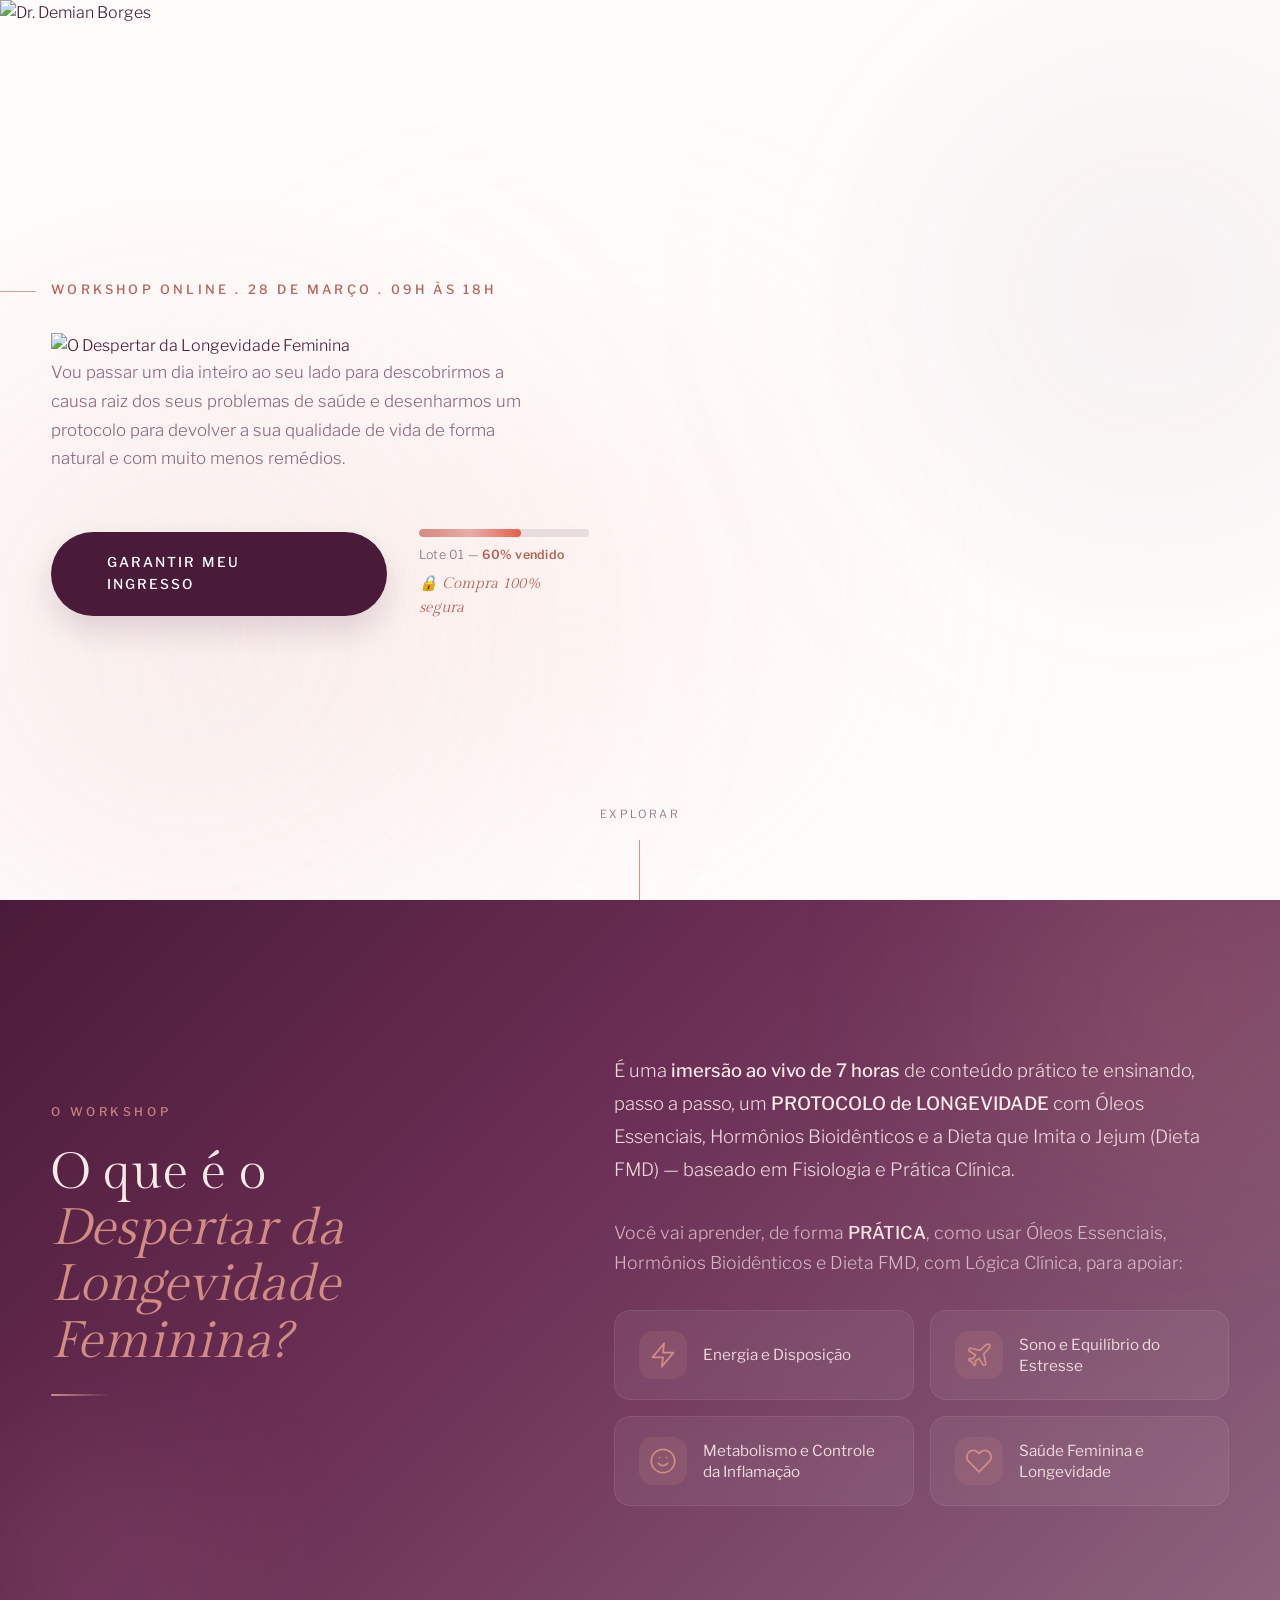
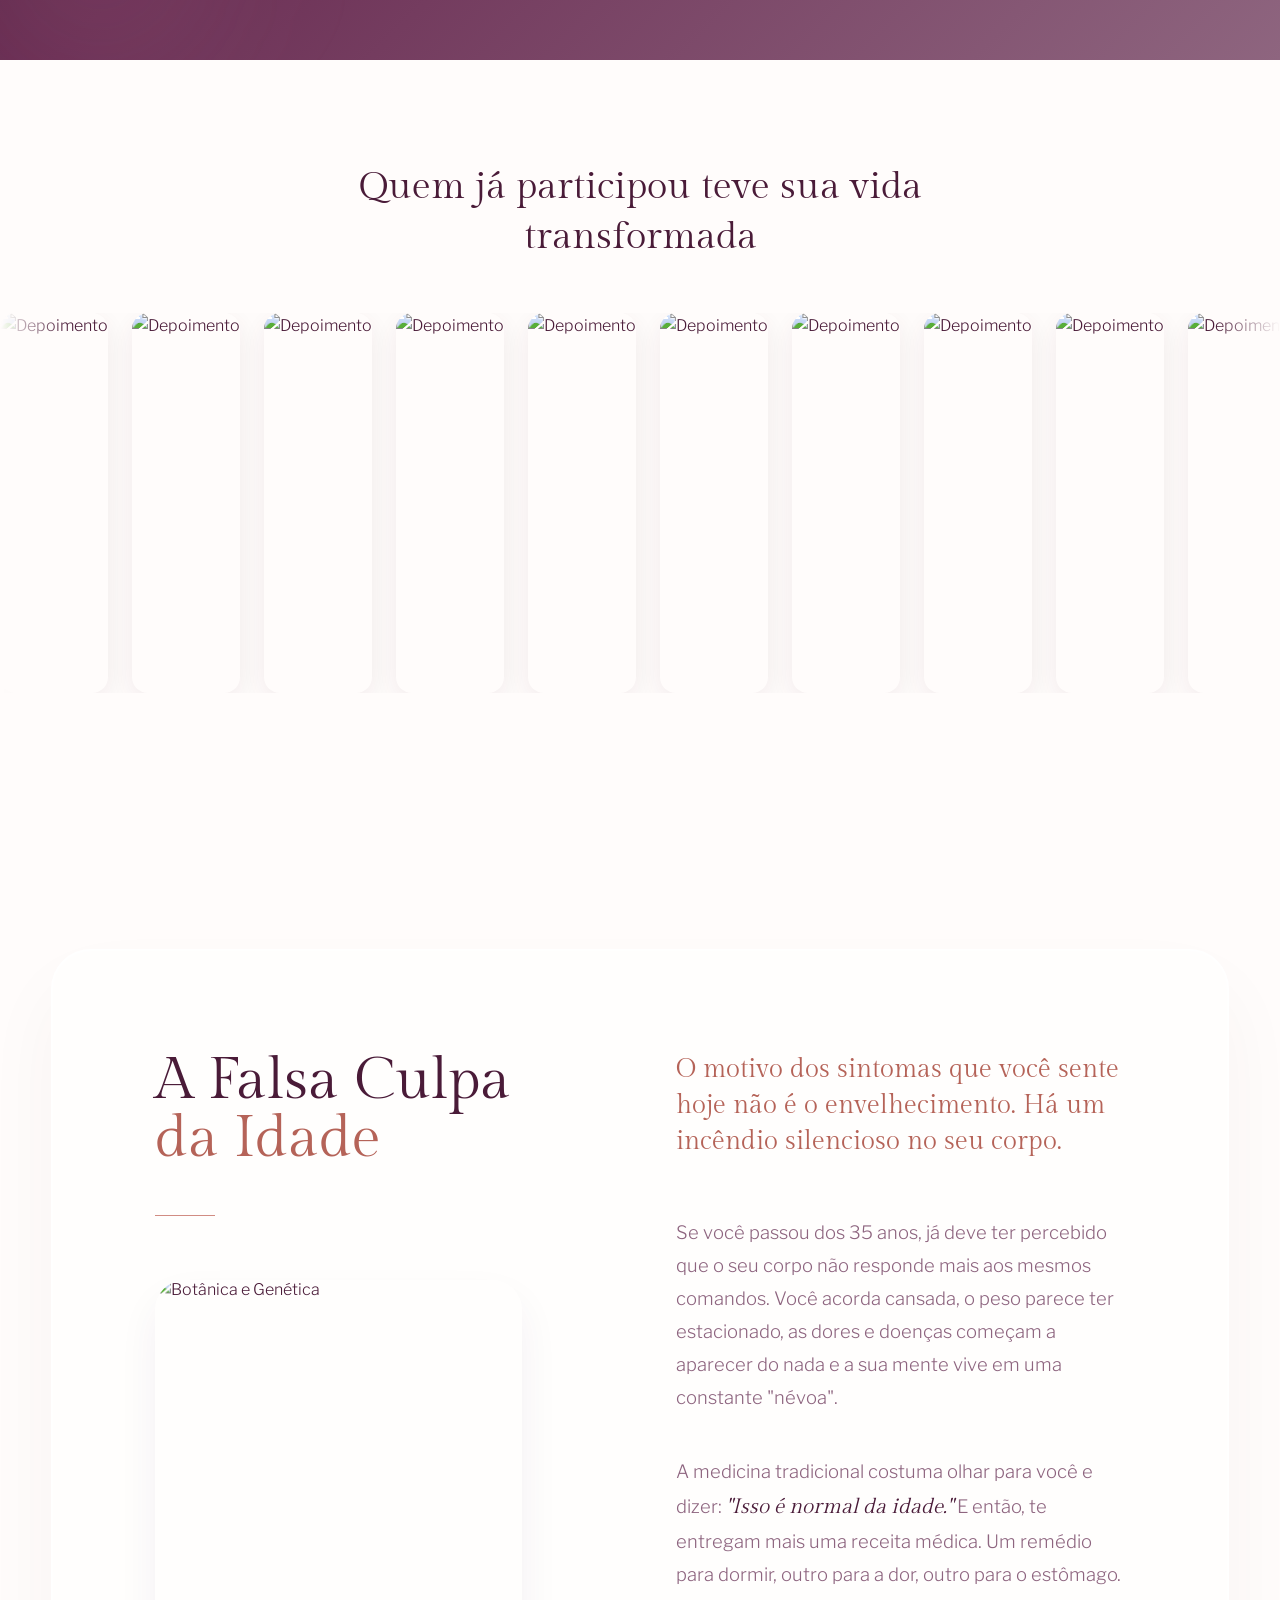
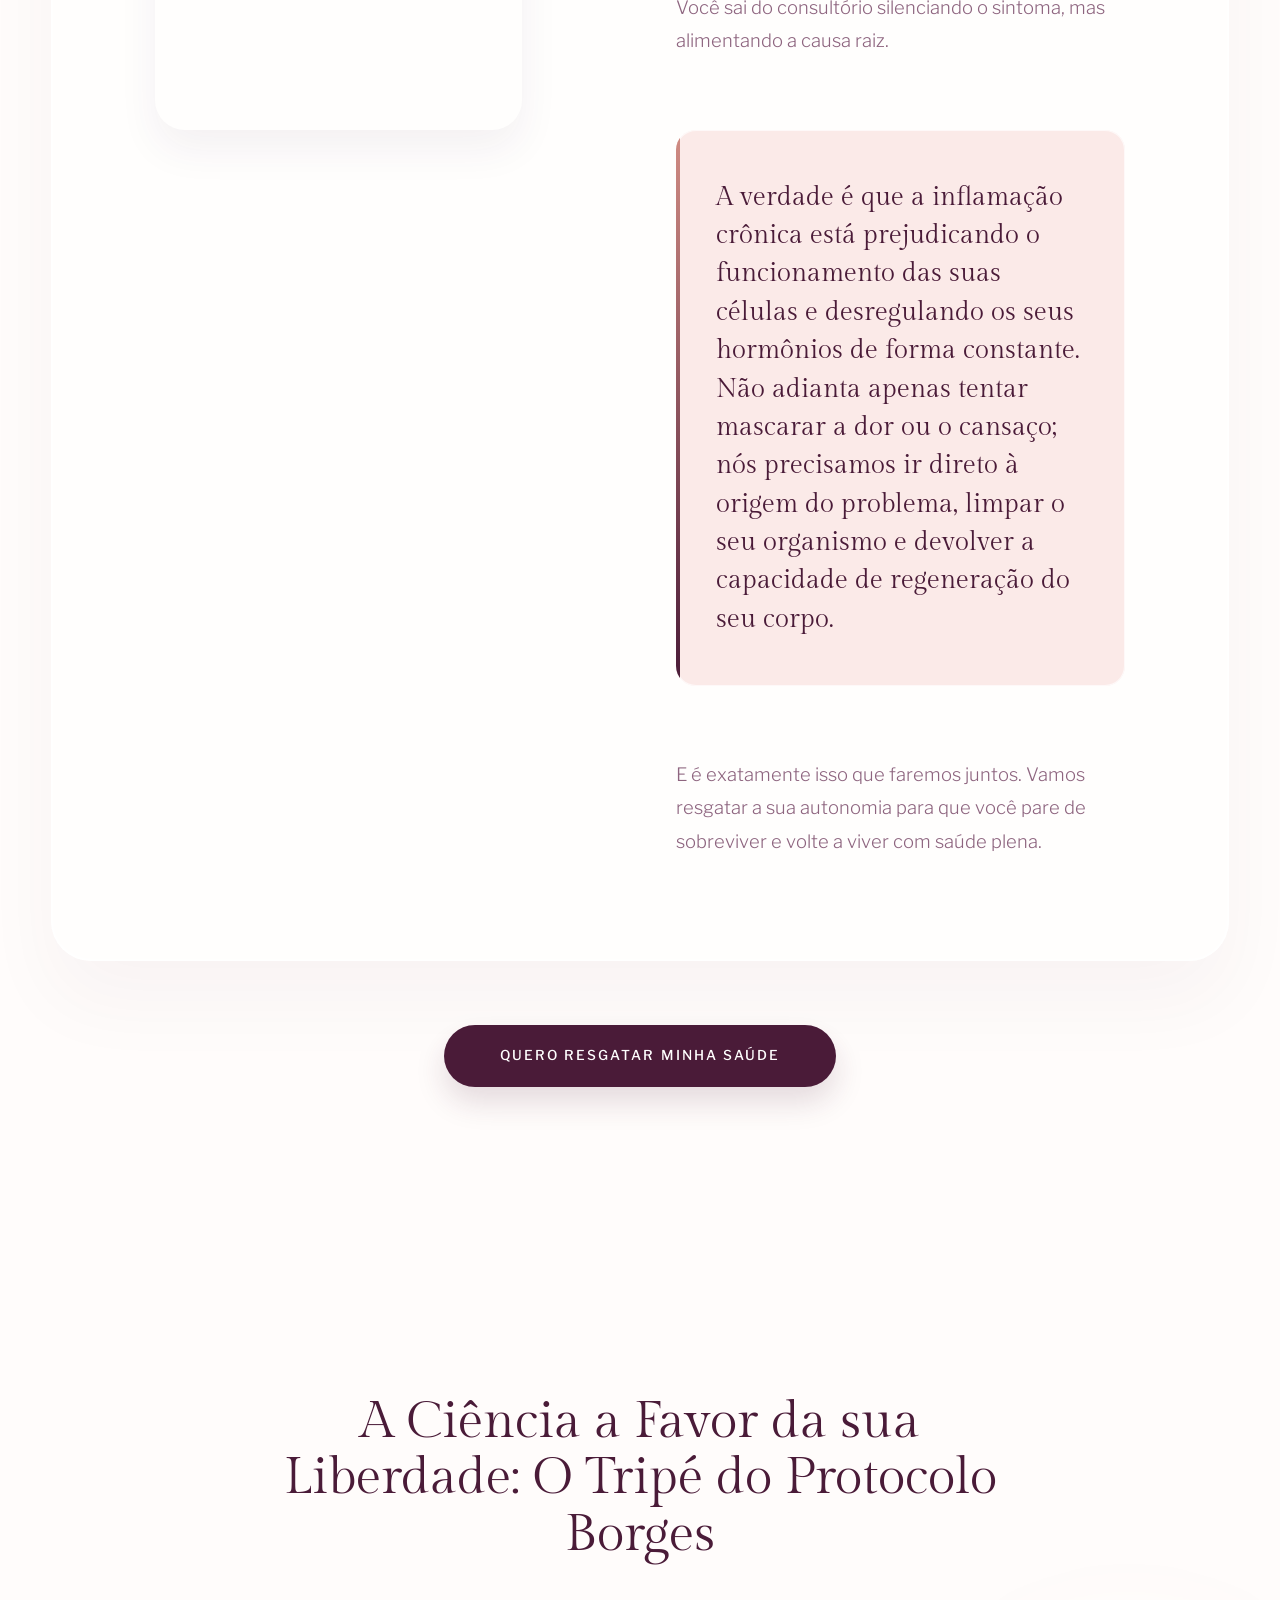
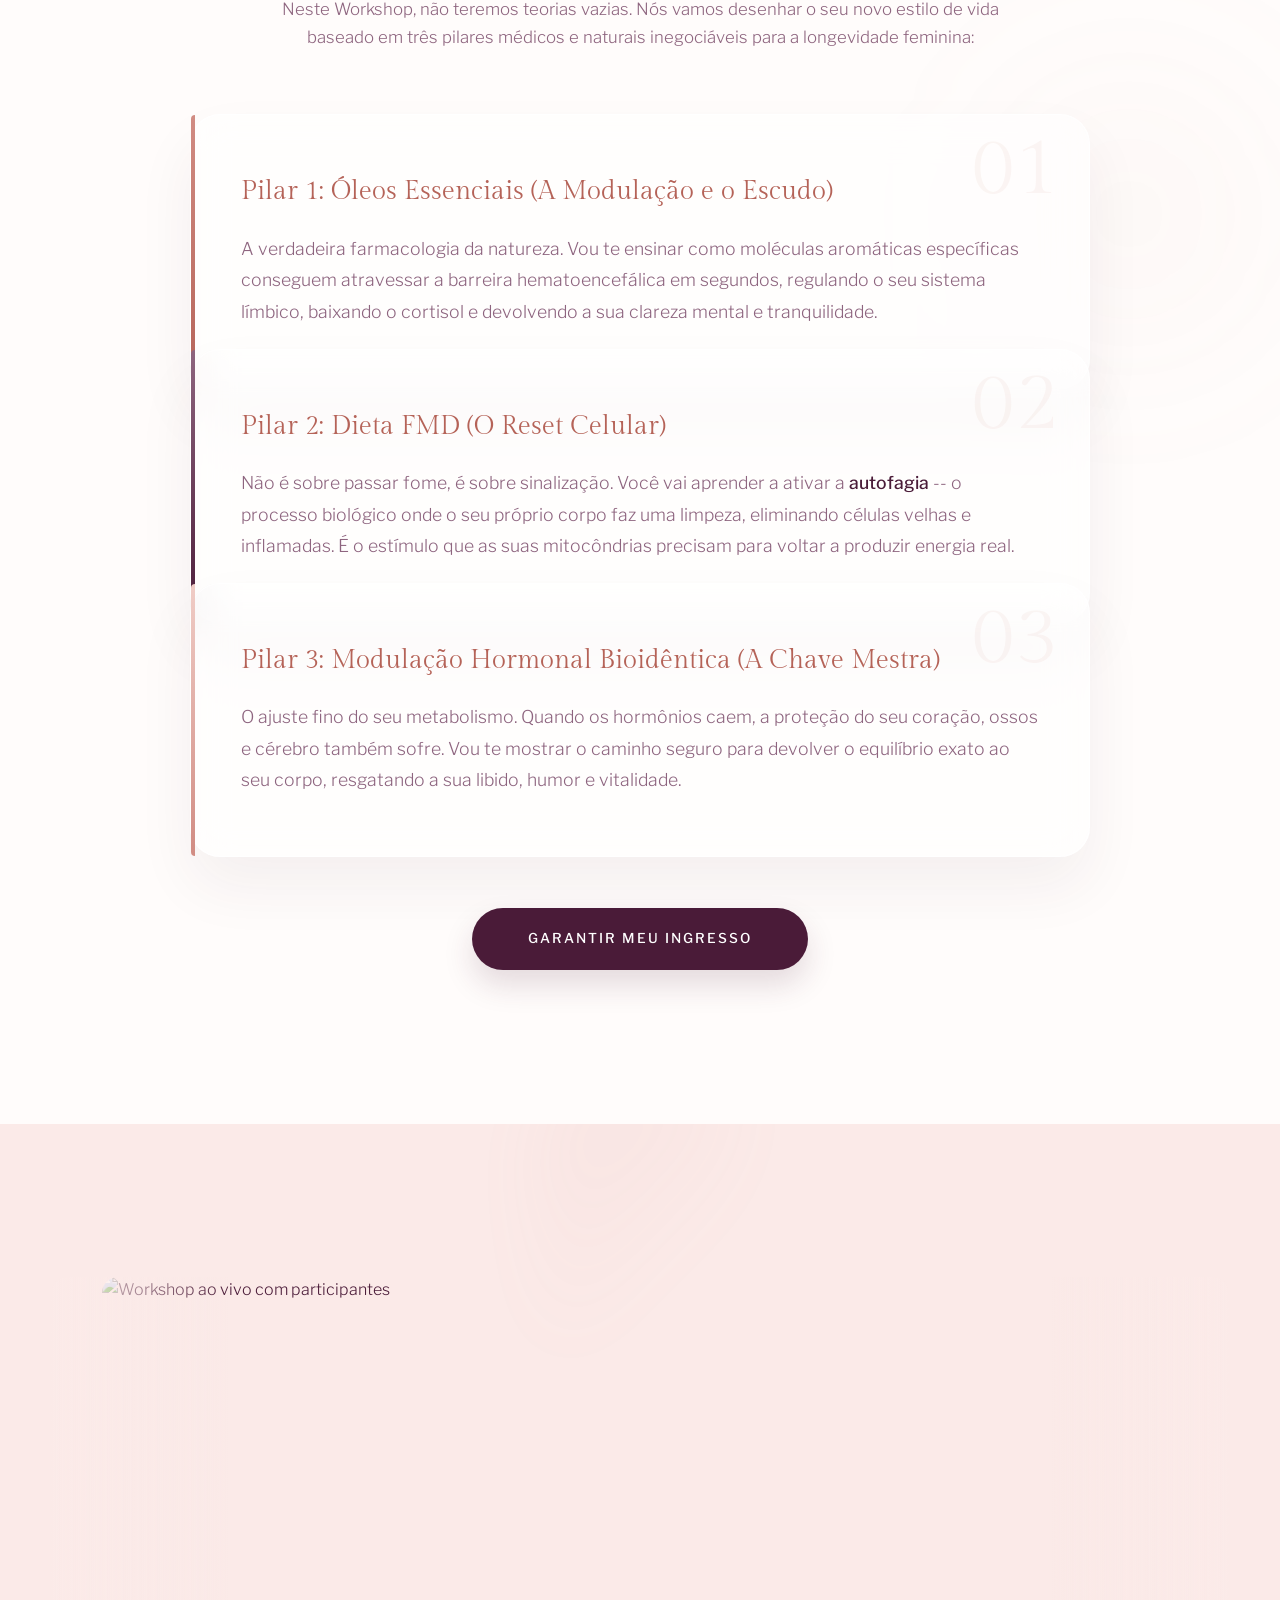
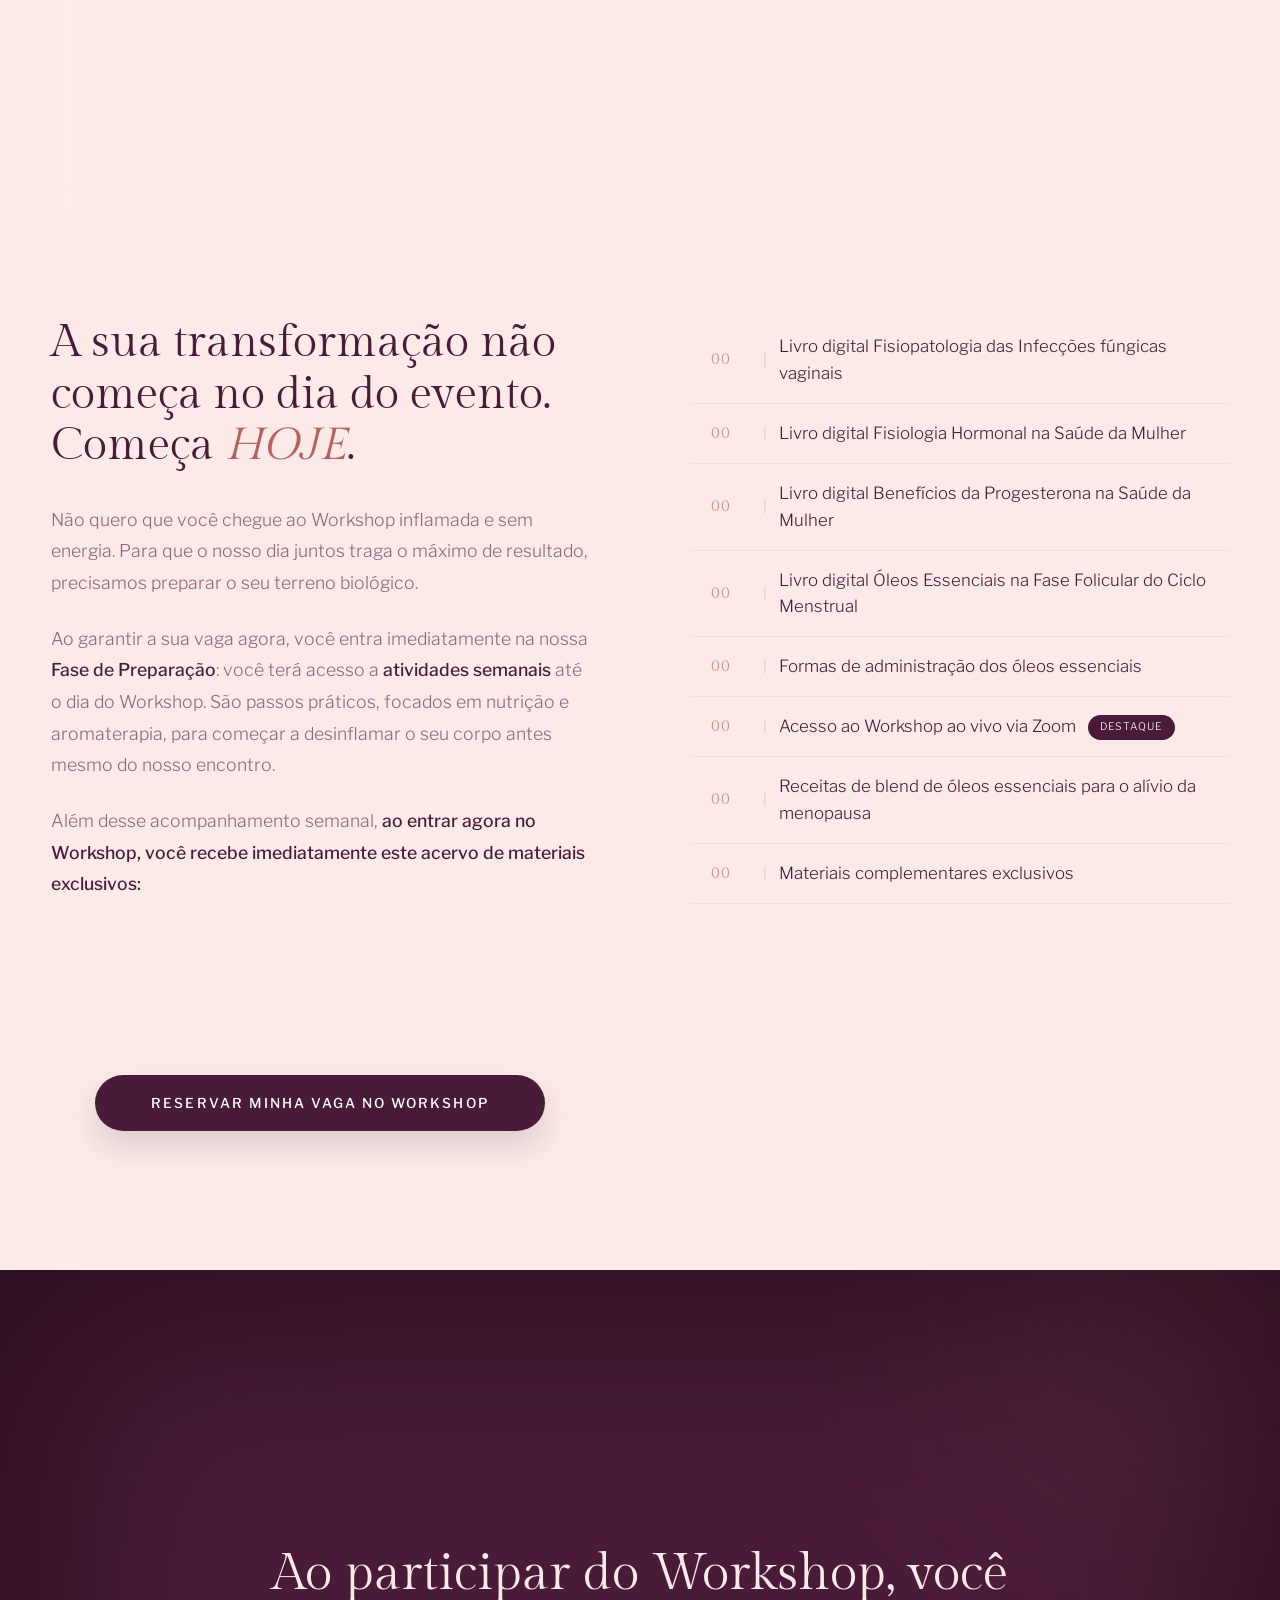
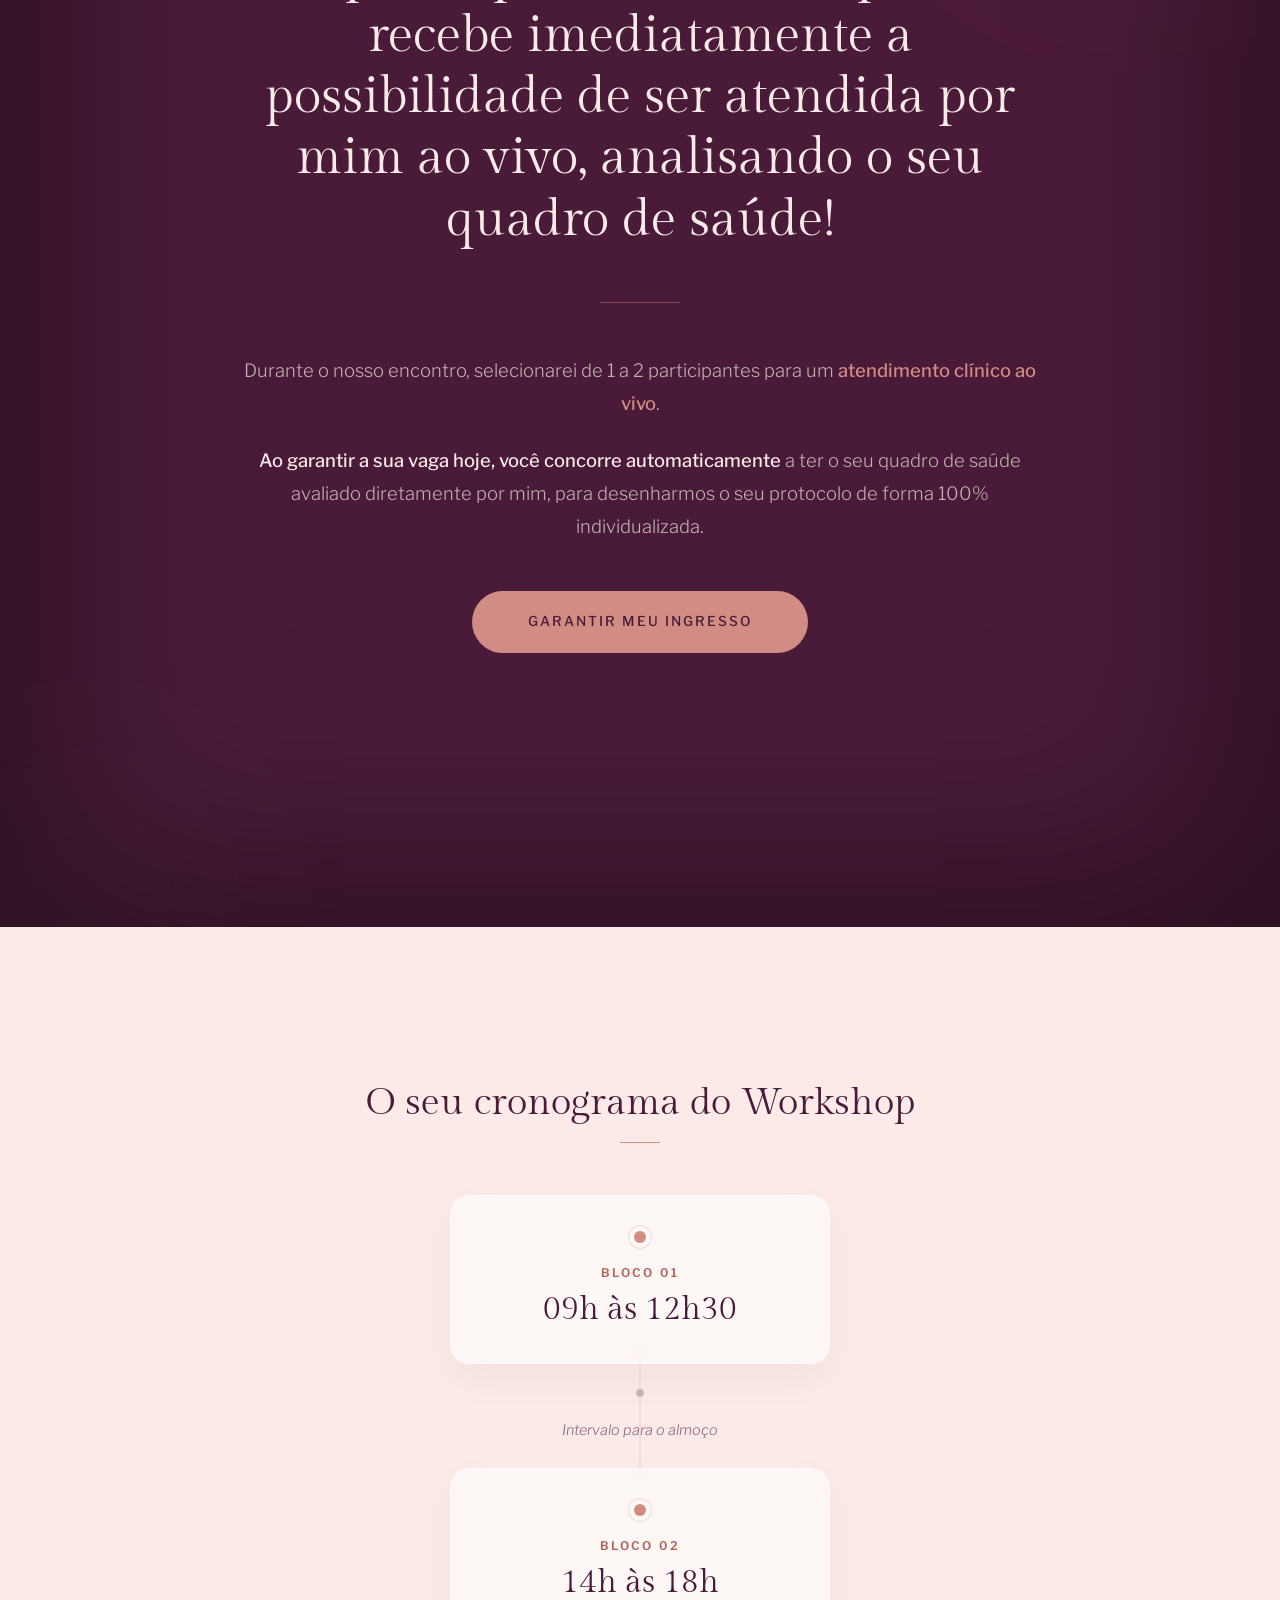
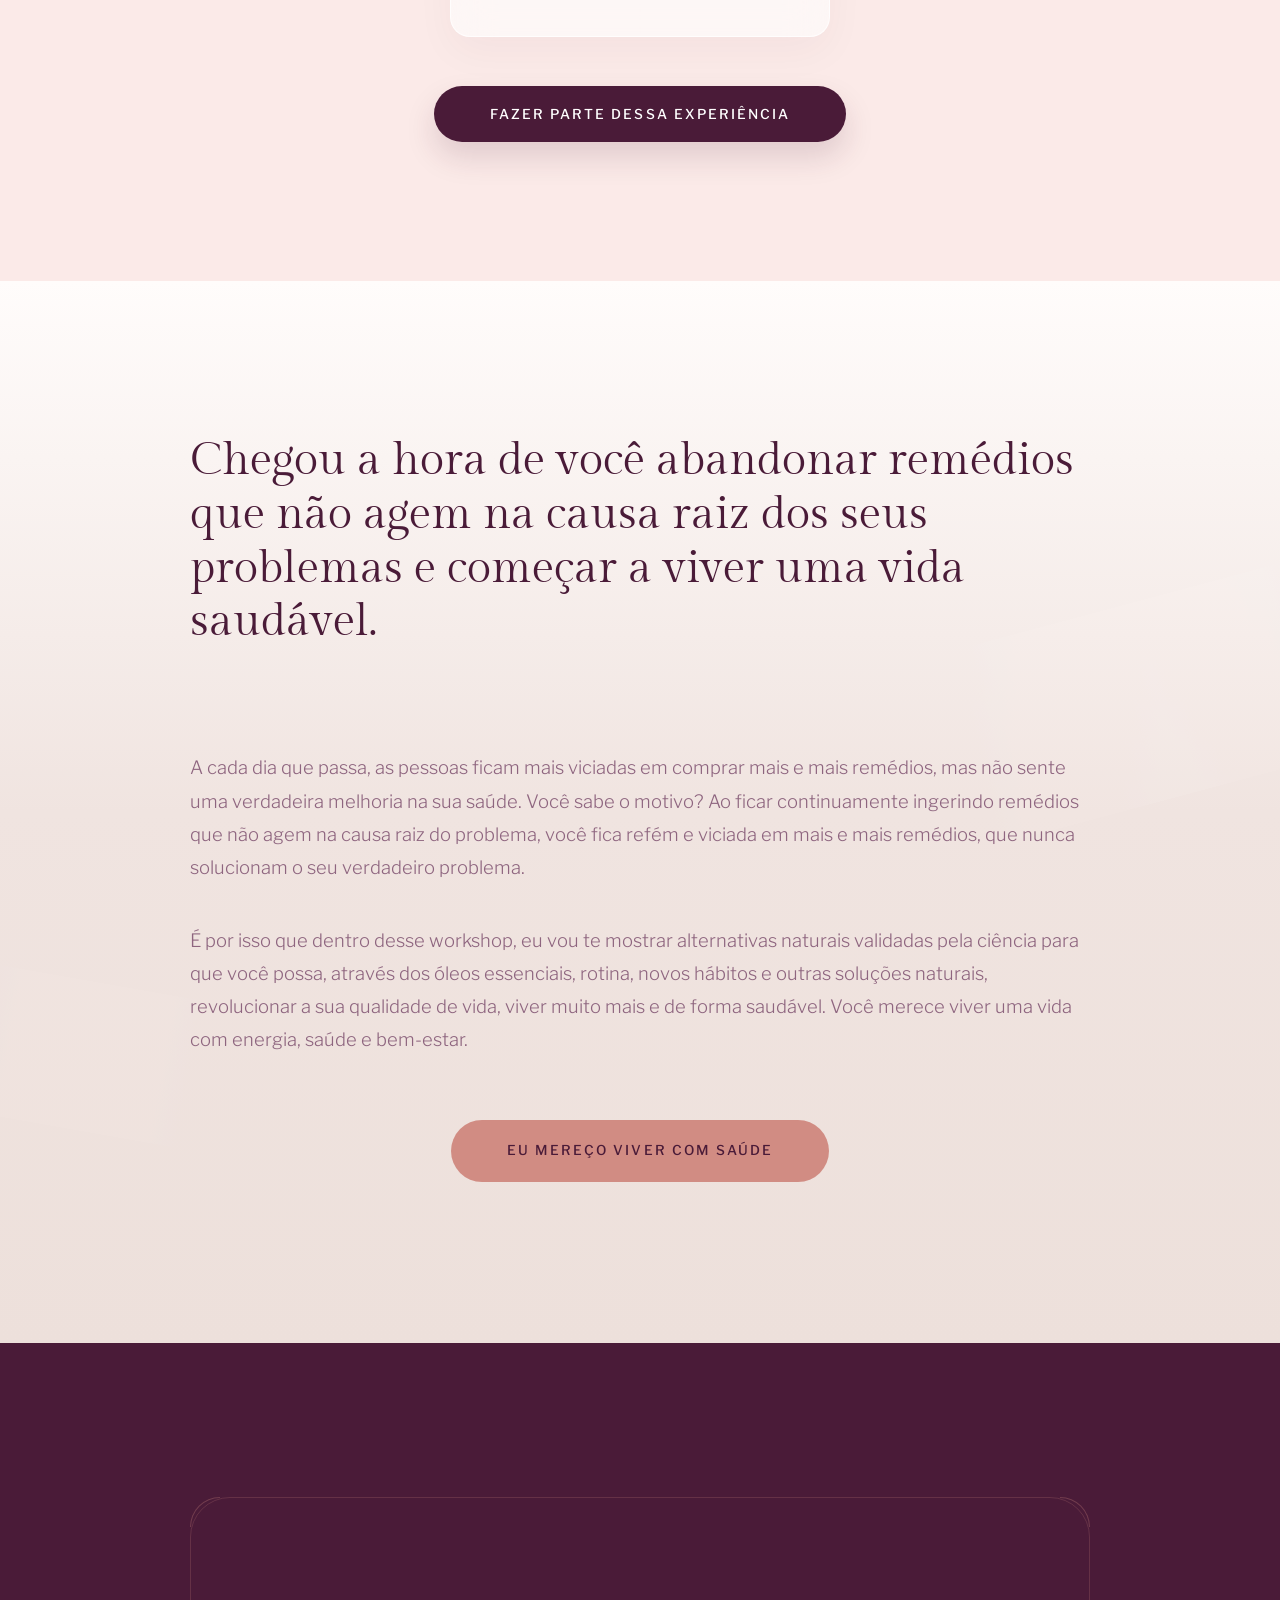
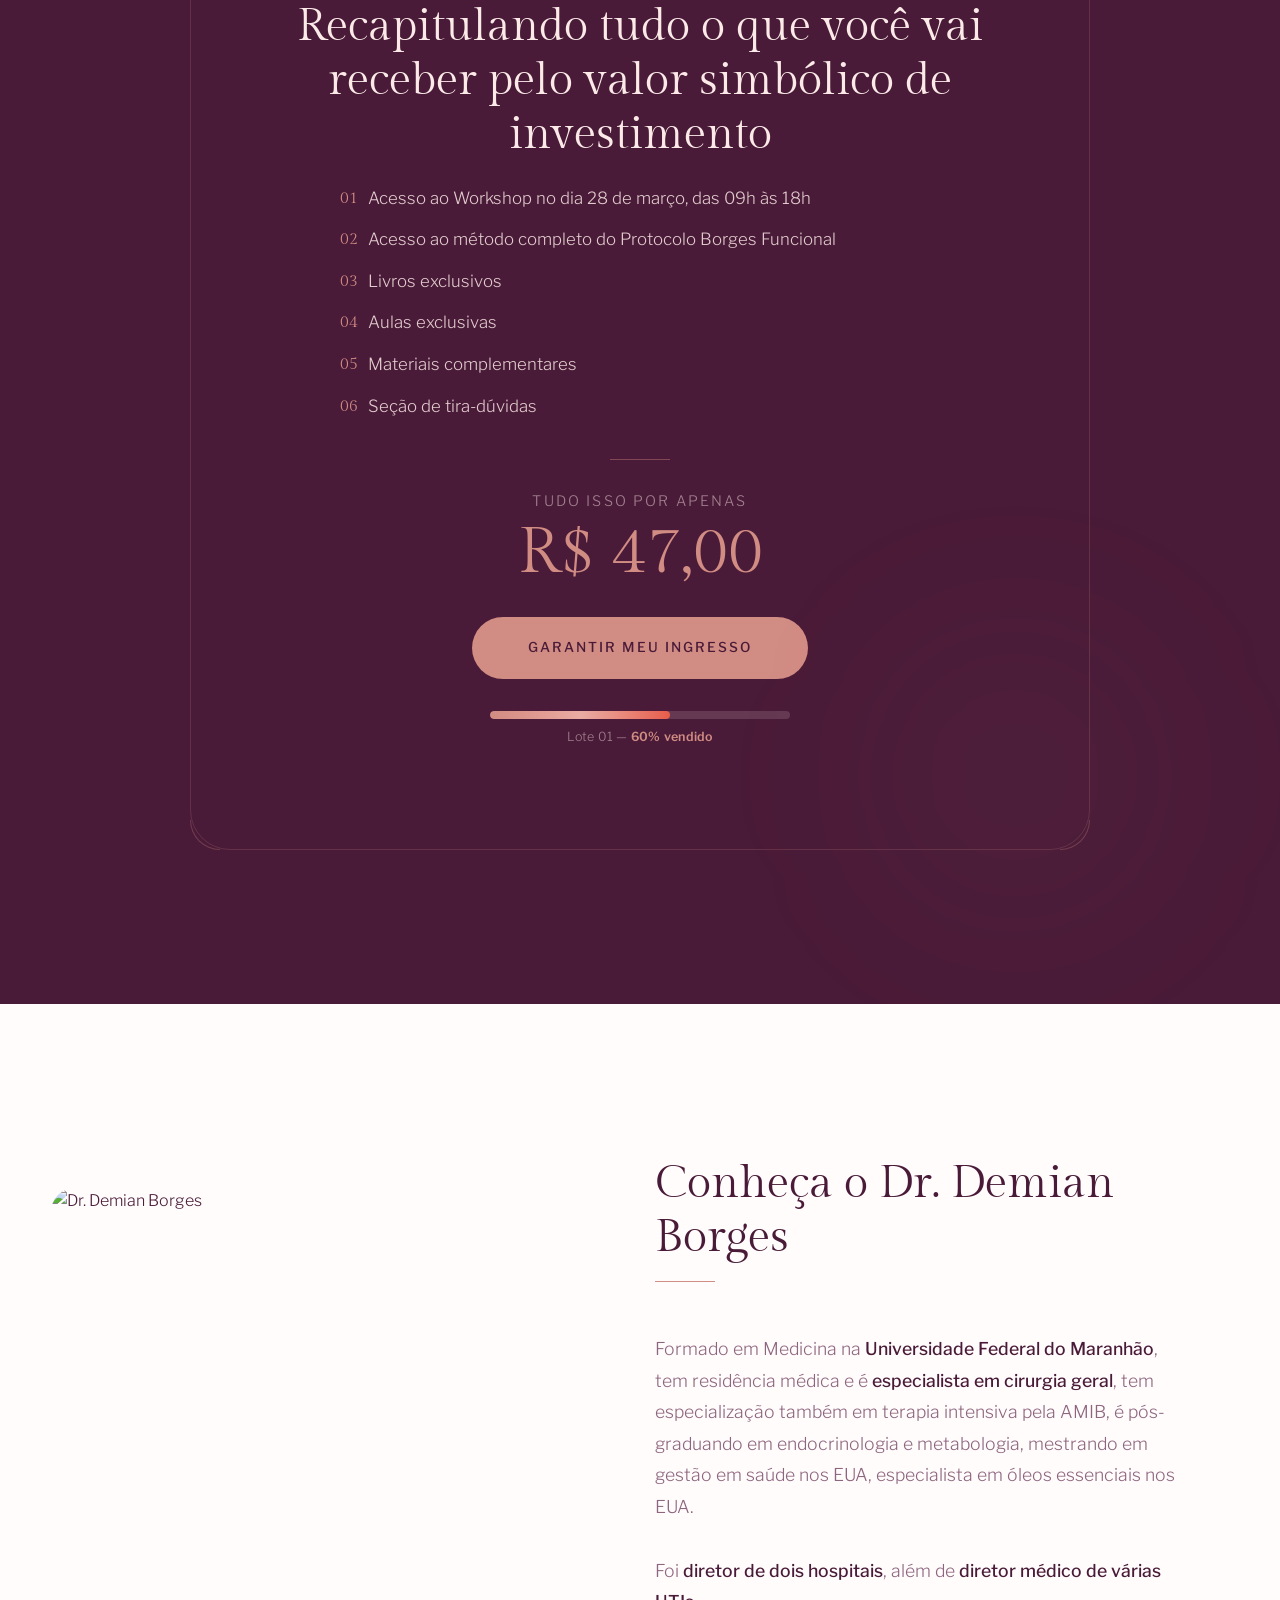
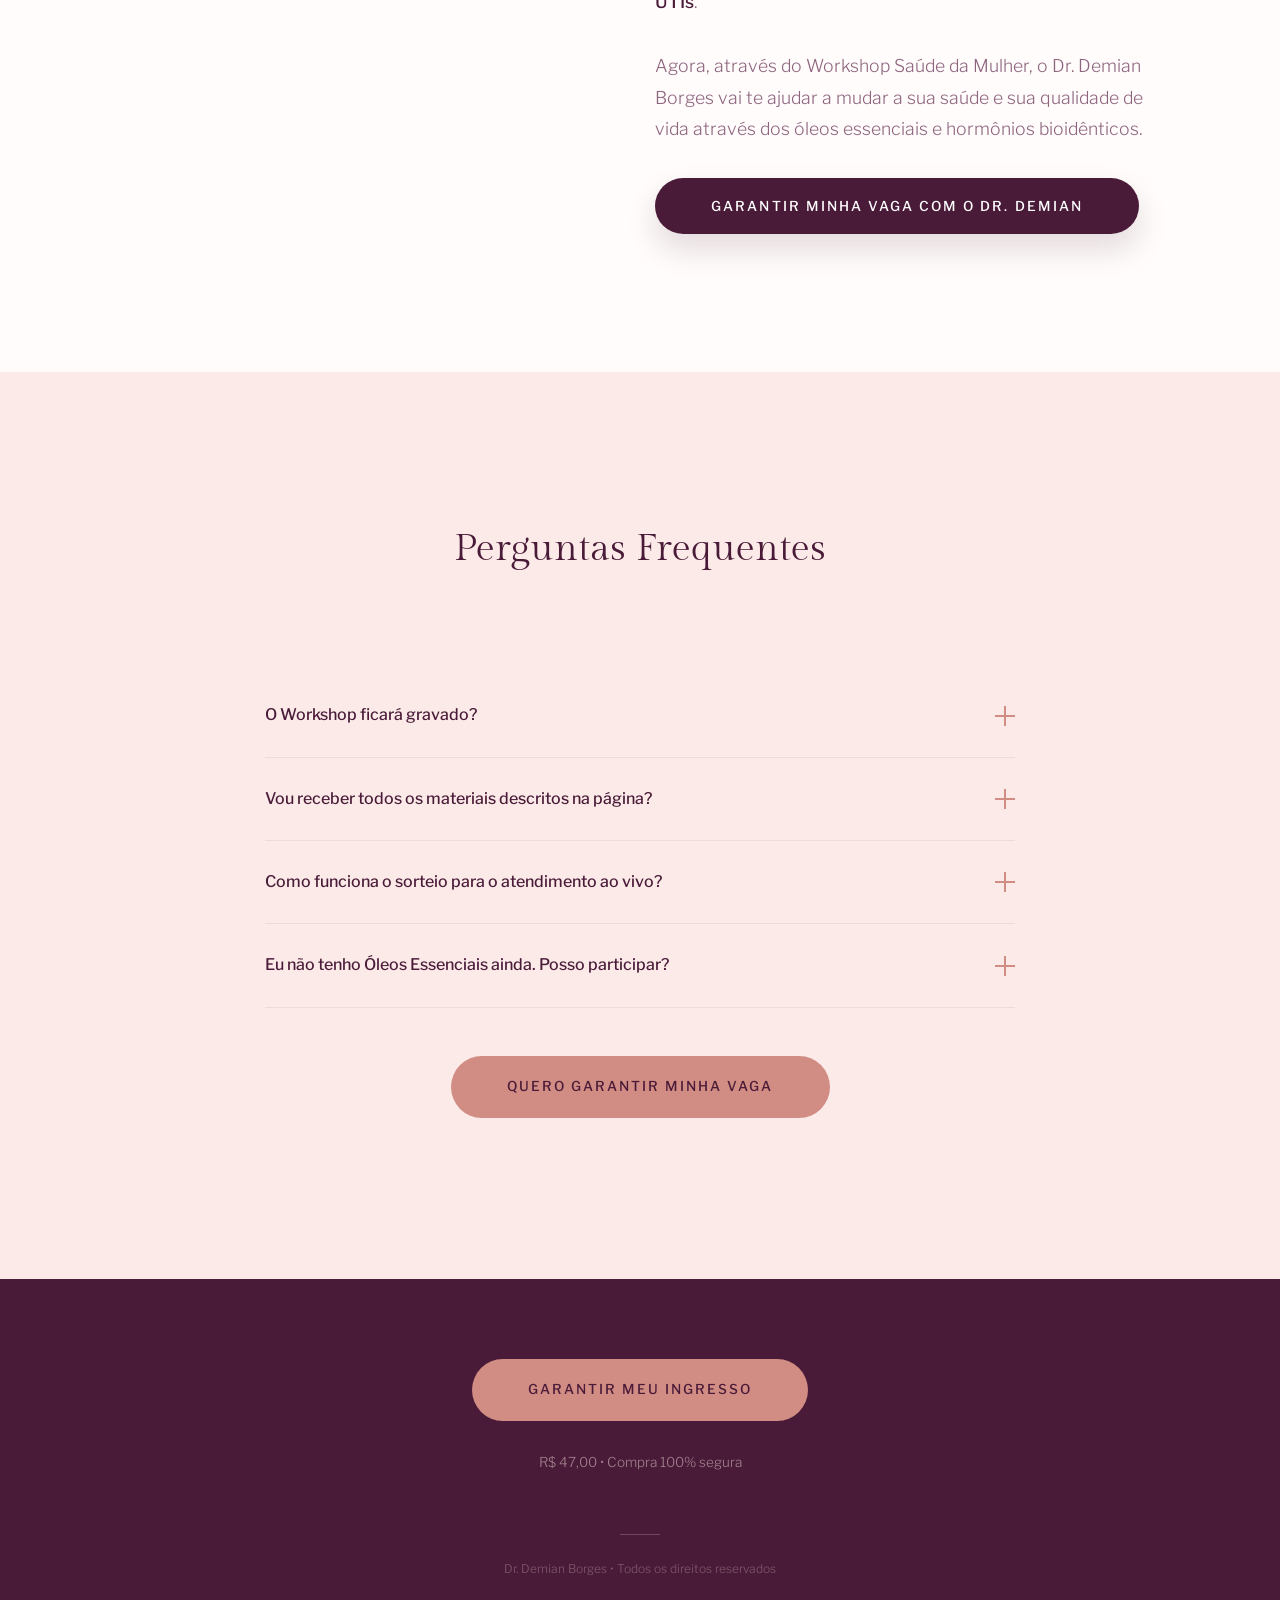
==== commit b5ce4a7a: "Nova seção O que é o Workshop + marquee depoimentos + barra urgência + scroll suave - Seção "O que é" ====
--- a/longevidade-feminina/index.html
+++ b/longevidade-feminina/index.html
@@ -52,7 +52,7 @@
 
             <div class="hero-layout">
                 <div class="hero-text-column">
-                    <span class="eyebrow fade-up">Workshop Online . 28 de Março</span>
+                    <span class="eyebrow fade-up">Workshop Online . 28 de Março . 09h às 18h</span>
                     <img src="/.netlify/images?url=/images/freepik__minimalist-logo-design-for-a-womens-wellness-onlin__31617.png&w=500&q=95"
                         alt="O Despertar da Longevidade Feminina" class="hero-logo fade-up" width="400" height="auto">
 
@@ -67,7 +67,12 @@
                             <span class="btn-text">Garantir meu ingresso</span>
                         </a>
                         <div class="action-notes">
-                            <span class="note">60% do lote 01 vendido</span>
+                            <div class="urgency-bar-wrapper">
+                                <div class="urgency-bar">
+                                    <div class="urgency-bar-fill" style="--fill: 60%"></div>
+                                </div>
+                                <span class="urgency-label">Lote 01 — <strong>60% vendido</strong></span>
+                            </div>
                             <span class="note secure">🔒 Compra 100% segura</span>
                         </div>
                     </div>
@@ -87,6 +92,71 @@
             <div class="scroll-indicator fade-up">
                 <span class="scroll-text">Explorar</span>
                 <span class="line-drop"></span>
+            </div>
+        </section>
+
+        <!-- Section: O que é o Workshop -->
+        <section class="section-what" id="section-what">
+            <div class="what-container">
+                <div class="what-grid">
+                    <div class="what-label-col" data-aos="fade-right" data-aos-duration="1000">
+                        <span class="what-eyebrow">O Workshop</span>
+                        <h2 class="what-title">O que é o<br><span class="what-title-accent">Despertar da Longevidade Feminina?</span></h2>
+                        <div class="what-accent-line"></div>
+                    </div>
+                    <div class="what-content-col" data-aos="fade-up" data-aos-delay="200">
+                        <p class="what-lead">É uma <strong>imersão ao vivo de 7 horas</strong> de conteúdo prático te ensinando, passo a passo, um <strong>PROTOCOLO de LONGEVIDADE</strong> com Óleos Essenciais, Hormônios Bioidênticos e a Dieta que Imita o Jejum (Dieta FMD) — baseado em Fisiologia e Prática Clínica.</p>
+                        <p class="what-body">Você vai aprender, de forma <strong>PRÁTICA</strong>, como usar Óleos Essenciais, Hormônios Bioidênticos e Dieta FMD, com Lógica Clínica, para apoiar:</p>
+                        <div class="what-pillars">
+                            <div class="what-pillar">
+                                <div class="pillar-icon">
+                                    <svg width="28" height="28" viewBox="0 0 24 24" fill="none" stroke="currentColor" stroke-width="1.5" stroke-linecap="round" stroke-linejoin="round"><path d="M13 2L3 14h9l-1 8 10-12h-9l1-8z"/></svg>
+                                </div>
+                                <span>Energia e Disposição</span>
+                            </div>
+                            <div class="what-pillar">
+                                <div class="pillar-icon">
+                                    <svg width="28" height="28" viewBox="0 0 24 24" fill="none" stroke="currentColor" stroke-width="1.5" stroke-linecap="round" stroke-linejoin="round"><path d="M17.8 19.2L16 11l3.5-3.5C21 6 21.5 4 21 3c-1-.5-3 0-4.5 1.5L13 8 4.8 6.2c-.5-.1-.9.1-1.1.5l-.3.5c-.2.5-.1 1 .3 1.3L9 12l-2 3H4l-1 1 3 2 2 3 1-1v-3l3-2 3.5 5.3c.3.4.8.5 1.3.3l.5-.2c.4-.3.6-.7.5-1.2z"/></svg>
+                                </div>
+                                <span>Sono e Equilíbrio do Estresse</span>
+                            </div>
+                            <div class="what-pillar">
+                                <div class="pillar-icon">
+                                    <svg width="28" height="28" viewBox="0 0 24 24" fill="none" stroke="currentColor" stroke-width="1.5" stroke-linecap="round" stroke-linejoin="round"><circle cx="12" cy="12" r="10"/><path d="M8 14s1.5 2 4 2 4-2 4-2"/><line x1="9" y1="9" x2="9.01" y2="9"/><line x1="15" y1="9" x2="15.01" y2="9"/></svg>
+                                </div>
+                                <span>Metabolismo e Controle da Inflamação</span>
+                            </div>
+                            <div class="what-pillar">
+                                <div class="pillar-icon">
+                                    <svg width="28" height="28" viewBox="0 0 24 24" fill="none" stroke="currentColor" stroke-width="1.5" stroke-linecap="round" stroke-linejoin="round"><path d="M20.84 4.61a5.5 5.5 0 0 0-7.78 0L12 5.67l-1.06-1.06a5.5 5.5 0 0 0-7.78 7.78l1.06 1.06L12 21.23l7.78-7.78 1.06-1.06a5.5 5.5 0 0 0 0-7.78z"/></svg>
+                                </div>
+                                <span>Saúde Feminina e Longevidade</span>
+                            </div>
+                        </div>
+                    </div>
+                </div>
+            </div>
+        </section>
+
+        <!-- Section: Depoimentos Marquee -->
+        <section class="section-testimonials-marquee" id="section-testimonials">
+            <div class="testimonials-header" data-aos="fade-up">
+                <h2 class="testimonials-marquee-title">Quem já participou teve sua vida transformada</h2>
+            </div>
+            <div class="marquee-track">
+                <div class="marquee-inner">
+                    <img src="/.netlify/images?url=/images/depoimentos/depoimento-1.jpeg&w=400&q=80" alt="Depoimento" loading="lazy" width="400" height="auto">
+                    <img src="/.netlify/images?url=/images/depoimentos/depoimento-2.jpeg&w=400&q=80" alt="Depoimento" loading="lazy" width="400" height="auto">
+                    <img src="/.netlify/images?url=/images/depoimentos/depoimento-3.jpeg&w=400&q=80" alt="Depoimento" loading="lazy" width="400" height="auto">
+                    <img src="/.netlify/images?url=/images/depoimentos/depoimento-4.jpeg&w=400&q=80" alt="Depoimento" loading="lazy" width="400" height="auto">
+                    <img src="/.netlify/images?url=/images/depoimentos/depoimento-5.jpeg&w=400&q=80" alt="Depoimento" loading="lazy" width="400" height="auto">
+                    <img src="/.netlify/images?url=/images/depoimentos/depoimento-6.jpeg&w=400&q=80" alt="Depoimento" loading="lazy" width="400" height="auto">
+                    <img src="/.netlify/images?url=/images/depoimentos/depoimento-7.jpeg&w=400&q=80" alt="Depoimento" loading="lazy" width="400" height="auto">
+                    <img src="/.netlify/images?url=/images/depoimentos/depoimento-8.jpeg&w=400&q=80" alt="Depoimento" loading="lazy" width="400" height="auto">
+                    <img src="/.netlify/images?url=/images/depoimentos/depoimento-9.jpeg&w=400&q=80" alt="Depoimento" loading="lazy" width="400" height="auto">
+                    <img src="/.netlify/images?url=/images/depoimentos/depoimento-10.jpeg&w=400&q=80" alt="Depoimento" loading="lazy" width="400" height="auto">
+                    <img src="/.netlify/images?url=/images/depoimentos/depoimento-11.jpeg&w=400&q=80" alt="Depoimento" loading="lazy" width="400" height="auto">
+                </div>
             </div>
         </section>
 
@@ -391,99 +461,7 @@
             </div>
         </section>
 
-        <!-- Section 8: Prova Social -->
-        <section class="section-social" id="section-8">
-            <div class="social-container">
-                <h2 class="social-title" data-aos="fade-up">Quem ja participou do Workshop teve sua vida transformada
-                </h2>
-
-                <div class="social-grid">
-                    <div class="social-card" data-aos="fade-up" data-aos-delay="0">
-                        <div class="social-photo">
-                            <img src="/.netlify/images?url=/images/testimonial-1.png&w=400&q=80" alt="A. M."
-                                loading="lazy" width="400" height="400">
-                        </div>
-                        <div class="social-content">
-                            <p class="social-text">"Eu tomava 3 remedios para dormir. Depois que apliquei o protocolo do
-                                Dr. Demian com oleos essenciais, larguei todos em menos de 2 meses. Hoje durmo como nao
-                                dormia ha 10 anos."</p>
-                            <div class="social-author">A. M., 54 anos</div>
-                        </div>
-                    </div>
-
-                    <div class="social-card" data-aos="fade-up" data-aos-delay="100">
-                        <div class="social-photo">
-                            <img src="/.netlify/images?url=/images/testimonial-5.png&w=400&q=80" alt="C. F."
-                                loading="lazy" width="400" height="400">
-                        </div>
-                        <div class="social-content">
-                            <p class="social-text">"Achava que era normal viver cansada depois dos 50. O Workshop me
-                                abriu os olhos. Em 3 semanas seguindo o protocolo, minha energia voltou e perdi 4kg sem
-                                fazer dieta nenhuma."</p>
-                            <div class="social-author">C. F., 52 anos</div>
-                        </div>
-                    </div>
-
-                    <div class="social-card" data-aos="fade-up" data-aos-delay="200">
-                        <div class="social-photo">
-                            <img src="/.netlify/images?url=/images/testimonial-3.png&w=400&q=80" alt="R. S."
-                                loading="lazy" width="400" height="400">
-                        </div>
-                        <div class="social-content">
-                            <p class="social-text">"Minha filha me inscreveu de presente. No comeco fiquei desconfiada,
-                                mas foi a melhor coisa que ja fizeram por mim. Finalmente entendi o que estava
-                                acontecendo no meu corpo."</p>
-                            <div class="social-author">R. S., 58 anos</div>
-                        </div>
-                    </div>
-
-                    <div class="social-card" data-aos="fade-up" data-aos-delay="0">
-                        <div class="social-photo">
-                            <img src="/.netlify/images?url=/images/testimonial-9.png&w=400&q=80" alt="M. L."
-                                loading="lazy" width="400" height="400">
-                        </div>
-                        <div class="social-content">
-                            <p class="social-text">"Chorei durante o Workshop. De alivio. Nenhum medico nunca tinha
-                                explicado de forma tao clara por que eu me sentia mal o tempo todo. Hoje sigo o
-                                protocolo e minha familia percebe a diferenca."</p>
-                            <div class="social-author">M. L., 56 anos</div>
-                        </div>
-                    </div>
-
-                    <div class="social-card" data-aos="fade-up" data-aos-delay="100">
-                        <div class="social-photo">
-                            <img src="/.netlify/images?url=/images/testimonial-2.png&w=400&q=80" alt="L. A."
-                                loading="lazy" width="400" height="400">
-                        </div>
-                        <div class="social-content">
-                            <p class="social-text">"Dores no corpo, nevoa mental, insonia. Vivia em consultorios e saia
-                                com mais receitas. Depois do Workshop, finalmente tratei a causa e nao so o sintoma. Me
-                                sinto 10 anos mais nova."</p>
-                            <div class="social-author">L. A., 51 anos</div>
-                        </div>
-                    </div>
-
-                    <div class="social-card" data-aos="fade-up" data-aos-delay="200">
-                        <div class="social-photo">
-                            <img src="/.netlify/images?url=/images/testimonial-6.png&w=400&q=80" alt="E. N."
-                                loading="lazy" width="400" height="400">
-                        </div>
-                        <div class="social-content">
-                            <p class="social-text">"O que mais me impressionou foi a simplicidade. Eu achava que cuidar
-                                da saude de verdade era complicado e caro. O Dr. Demian mostrou que nao. Mudei minha
-                                rotina com coisas simples e o resultado foi enorme."</p>
-                            <div class="social-author">E. N., 55 anos</div>
-                        </div>
-                    </div>
-                </div>
-                <!-- CTA Secao 8 -->
-                <div class="social-cta" data-aos="fade-up" style="margin-top: 4rem; text-align: center;">
-                    <a href="#section-9" class="btn-inverse">
-                        <span class="btn-text">Também quero transformar minha vida</span>
-                    </a>
-                </div>
-            </div>
-        </section>
+        <!-- (Seção de depoimentos movida para antes da seção 2) -->
 
         <!-- Section 9: O Pacote de Resolução (A Oferta) -->
         <section class="section-offer" id="section-9">
@@ -502,7 +480,7 @@
                         <li class="offer-item" data-aos="fade-up" data-aos-delay="100"><span
                                 class="offer-item-num">01</span><span class="offer-item-text">Acesso ao Workshop no dia
                                 28
-                                de março, das 09h às 17h</span></li>
+                                de março, das 09h às 18h</span></li>
                         <li class="offer-item" data-aos="fade-up" data-aos-delay="200"><span
                                 class="offer-item-num">02</span><span class="offer-item-text">Acesso ao método completo
                                 do
@@ -529,11 +507,17 @@
                         <div class="price-value">R$ 47,00</div>
                     </div>
 
-                    <div class="offer-cta" data-aos="fade-up" data-aos-delay="1000">
+                    <div class="offer-cta" data-aos="fade-up" data-aos-delay="100">
                         <a href="#" class="btn-inverse btn-large btn-breathing" id="garantir"
                             data-modal="checkout-modal">
                             <span class="btn-text">Garantir meu ingresso</span>
                         </a>
+                        <div class="urgency-bar-wrapper urgency-bar-offer">
+                            <div class="urgency-bar">
+                                <div class="urgency-bar-fill" style="--fill: 60%"></div>
+                            </div>
+                            <span class="urgency-label">Lote 01 — <strong>60% vendido</strong></span>
+                        </div>
                     </div>
                 </div>
 
--- a/longevidade-feminina/style.css
+++ b/longevidade-feminina/style.css
@@ -1974,4 +1974,331 @@
     .btn-large {
         padding: 1.25rem 2rem;
     }
+}
+
+/* ===================================================
+   SECTION: O QUE É O WORKSHOP (Layout Fora da Caixa)
+   =================================================== */
+.section-what {
+    padding: var(--spacing-xl) var(--spacing-md);
+    background: linear-gradient(135deg, #4a1b38 0%, #6b2e54 40%, #8e657f 100%);
+    position: relative;
+    overflow: hidden;
+}
+
+.section-what::before {
+    content: '';
+    position: absolute;
+    width: 600px;
+    height: 600px;
+    background: radial-gradient(circle, rgba(209, 140, 131, 0.15) 0%, transparent 70%);
+    top: -200px;
+    right: -200px;
+    filter: blur(80px);
+    pointer-events: none;
+}
+
+.section-what::after {
+    content: '';
+    position: absolute;
+    width: 400px;
+    height: 400px;
+    background: radial-gradient(circle, rgba(251, 234, 232, 0.08) 0%, transparent 70%);
+    bottom: -100px;
+    left: -100px;
+    filter: blur(60px);
+    pointer-events: none;
+}
+
+.what-container {
+    max-width: var(--container-width);
+    margin: 0 auto;
+    position: relative;
+    z-index: 2;
+}
+
+.what-grid {
+    display: grid;
+    grid-template-columns: 4fr 6fr;
+    gap: var(--spacing-xl);
+    align-items: start;
+}
+
+.what-label-col {
+    position: sticky;
+    top: 3rem;
+    display: flex;
+    flex-direction: column;
+    gap: 1.5rem;
+}
+
+.what-eyebrow {
+    font-family: var(--font-body);
+    font-size: 0.75rem;
+    text-transform: uppercase;
+    letter-spacing: 0.3em;
+    color: rgba(209, 140, 131, 0.9);
+    font-weight: 500;
+}
+
+.what-title {
+    font-family: var(--font-heading);
+    font-size: clamp(2.2rem, 4vw, 3.8rem);
+    line-height: 1.1;
+    color: #fbeae8;
+}
+
+.what-title-accent {
+    color: var(--color-accent);
+    font-style: italic;
+}
+
+.what-accent-line {
+    width: 60px;
+    height: 2px;
+    background: linear-gradient(90deg, var(--color-accent), transparent);
+    border-radius: 2px;
+}
+
+.what-content-col {
+    display: flex;
+    flex-direction: column;
+    gap: 2rem;
+}
+
+.what-lead {
+    font-size: clamp(1.15rem, 1.4vw, 1.35rem);
+    line-height: 1.8;
+    color: rgba(251, 234, 232, 0.9);
+}
+
+.what-lead strong {
+    color: #fbeae8;
+    font-weight: 500;
+}
+
+.what-body {
+    font-size: 1.1rem;
+    line-height: 1.7;
+    color: rgba(251, 234, 232, 0.7);
+}
+
+.what-body strong {
+    color: rgba(251, 234, 232, 0.95);
+    font-weight: 500;
+}
+
+.what-pillars {
+    display: grid;
+    grid-template-columns: 1fr 1fr;
+    gap: 1rem;
+}
+
+.what-pillar {
+    display: flex;
+    align-items: center;
+    gap: 1rem;
+    padding: 1.25rem 1.5rem;
+    background: rgba(255, 255, 255, 0.06);
+    border: 1px solid rgba(255, 255, 255, 0.08);
+    border-radius: 16px;
+    transition: all 0.4s var(--ease-elegant);
+    backdrop-filter: blur(8px);
+    -webkit-backdrop-filter: blur(8px);
+}
+
+.what-pillar:hover {
+    background: rgba(255, 255, 255, 0.12);
+    border-color: rgba(209, 140, 131, 0.3);
+    transform: translateY(-3px);
+}
+
+.pillar-icon {
+    width: 48px;
+    height: 48px;
+    border-radius: 14px;
+    background: rgba(209, 140, 131, 0.15);
+    display: flex;
+    align-items: center;
+    justify-content: center;
+    flex-shrink: 0;
+    color: var(--color-accent);
+}
+
+.what-pillar span {
+    font-size: 0.95rem;
+    color: rgba(251, 234, 232, 0.9);
+    font-weight: 400;
+    line-height: 1.4;
+}
+
+@media (max-width: 1024px) {
+    .what-grid {
+        grid-template-columns: 1fr;
+        gap: var(--spacing-md);
+    }
+
+    .what-label-col {
+        position: relative;
+        top: 0;
+    }
+}
+
+@media (max-width: 768px) {
+    .what-pillars {
+        grid-template-columns: 1fr;
+    }
+}
+
+/* ===================================================
+   SECTION: DEPOIMENTOS MARQUEE (Ticker Infinito)
+   =================================================== */
+.section-testimonials-marquee {
+    padding: var(--spacing-lg) 0;
+    background: var(--color-bg);
+    overflow: hidden;
+    position: relative;
+}
+
+.testimonials-header {
+    text-align: center;
+    max-width: 800px;
+    margin: 0 auto var(--spacing-md);
+    padding: 0 var(--spacing-md);
+}
+
+.testimonials-marquee-title {
+    font-size: clamp(1.8rem, 3vw, 2.8rem);
+    line-height: 1.3;
+    color: var(--color-text);
+}
+
+.marquee-track {
+    width: 100%;
+    overflow: hidden;
+    position: relative;
+    mask-image: linear-gradient(90deg, transparent, black 5%, black 95%, transparent);
+    -webkit-mask-image: linear-gradient(90deg, transparent, black 5%, black 95%, transparent);
+}
+
+.marquee-inner {
+    display: flex;
+    gap: 1.5rem;
+    width: max-content;
+    animation: marqueeScroll 40s linear infinite;
+}
+
+.marquee-inner img {
+    height: 380px;
+    width: auto;
+    border-radius: 16px;
+    flex-shrink: 0;
+    object-fit: cover;
+    box-shadow: 0 8px 30px rgba(74, 27, 56, 0.08);
+    transition: transform 0.4s var(--ease-elegant);
+}
+
+.marquee-inner img:hover {
+    transform: scale(1.03);
+}
+
+@keyframes marqueeScroll {
+    0% {
+        transform: translateX(0);
+    }
+    100% {
+        transform: translateX(-50%);
+    }
+}
+
+@media (max-width: 768px) {
+    .marquee-inner img {
+        height: 280px;
+    }
+
+    .marquee-inner {
+        gap: 1rem;
+    }
+}
+
+/* ===================================================
+   URGENCY BAR (Barra de Urgência do Lote)
+   =================================================== */
+.urgency-bar-wrapper {
+    display: flex;
+    flex-direction: column;
+    gap: 0.5rem;
+    width: 100%;
+    max-width: 260px;
+}
+
+.urgency-bar {
+    width: 100%;
+    height: 8px;
+    background: rgba(74, 27, 56, 0.1);
+    border-radius: 100px;
+    overflow: hidden;
+    position: relative;
+}
+
+.urgency-bar-fill {
+    height: 100%;
+    width: var(--fill, 60%);
+    background: linear-gradient(90deg, var(--color-accent), #e85d4a);
+    border-radius: 100px;
+    position: relative;
+    animation: urgencyPulse 2s ease-in-out infinite;
+}
+
+.urgency-bar-fill::after {
+    content: '';
+    position: absolute;
+    top: 0;
+    left: 0;
+    right: 0;
+    bottom: 0;
+    background: linear-gradient(90deg, transparent 0%, rgba(255, 255, 255, 0.4) 50%, transparent 100%);
+    animation: urgencyShimmer 2s ease-in-out infinite;
+}
+
+@keyframes urgencyPulse {
+    0%, 100% { opacity: 1; }
+    50% { opacity: 0.8; }
+}
+
+@keyframes urgencyShimmer {
+    0% { transform: translateX(-100%); }
+    100% { transform: translateX(100%); }
+}
+
+.urgency-label {
+    font-size: 0.78rem;
+    color: var(--color-text-muted);
+    letter-spacing: 0.02em;
+}
+
+.urgency-label strong {
+    color: var(--color-accent-dark);
+    font-weight: 600;
+}
+
+/* Urgency bar na seção de oferta (tema escuro) */
+.urgency-bar-offer {
+    margin-top: 1.5rem;
+    max-width: 300px;
+    margin-left: auto;
+    margin-right: auto;
+}
+
+.urgency-bar-offer .urgency-bar {
+    background: rgba(251, 234, 232, 0.15);
+}
+
+.urgency-bar-offer .urgency-label {
+    color: rgba(251, 234, 232, 0.5);
+    text-align: center;
+}
+
+.urgency-bar-offer .urgency-label strong {
+    color: var(--color-accent);
 }
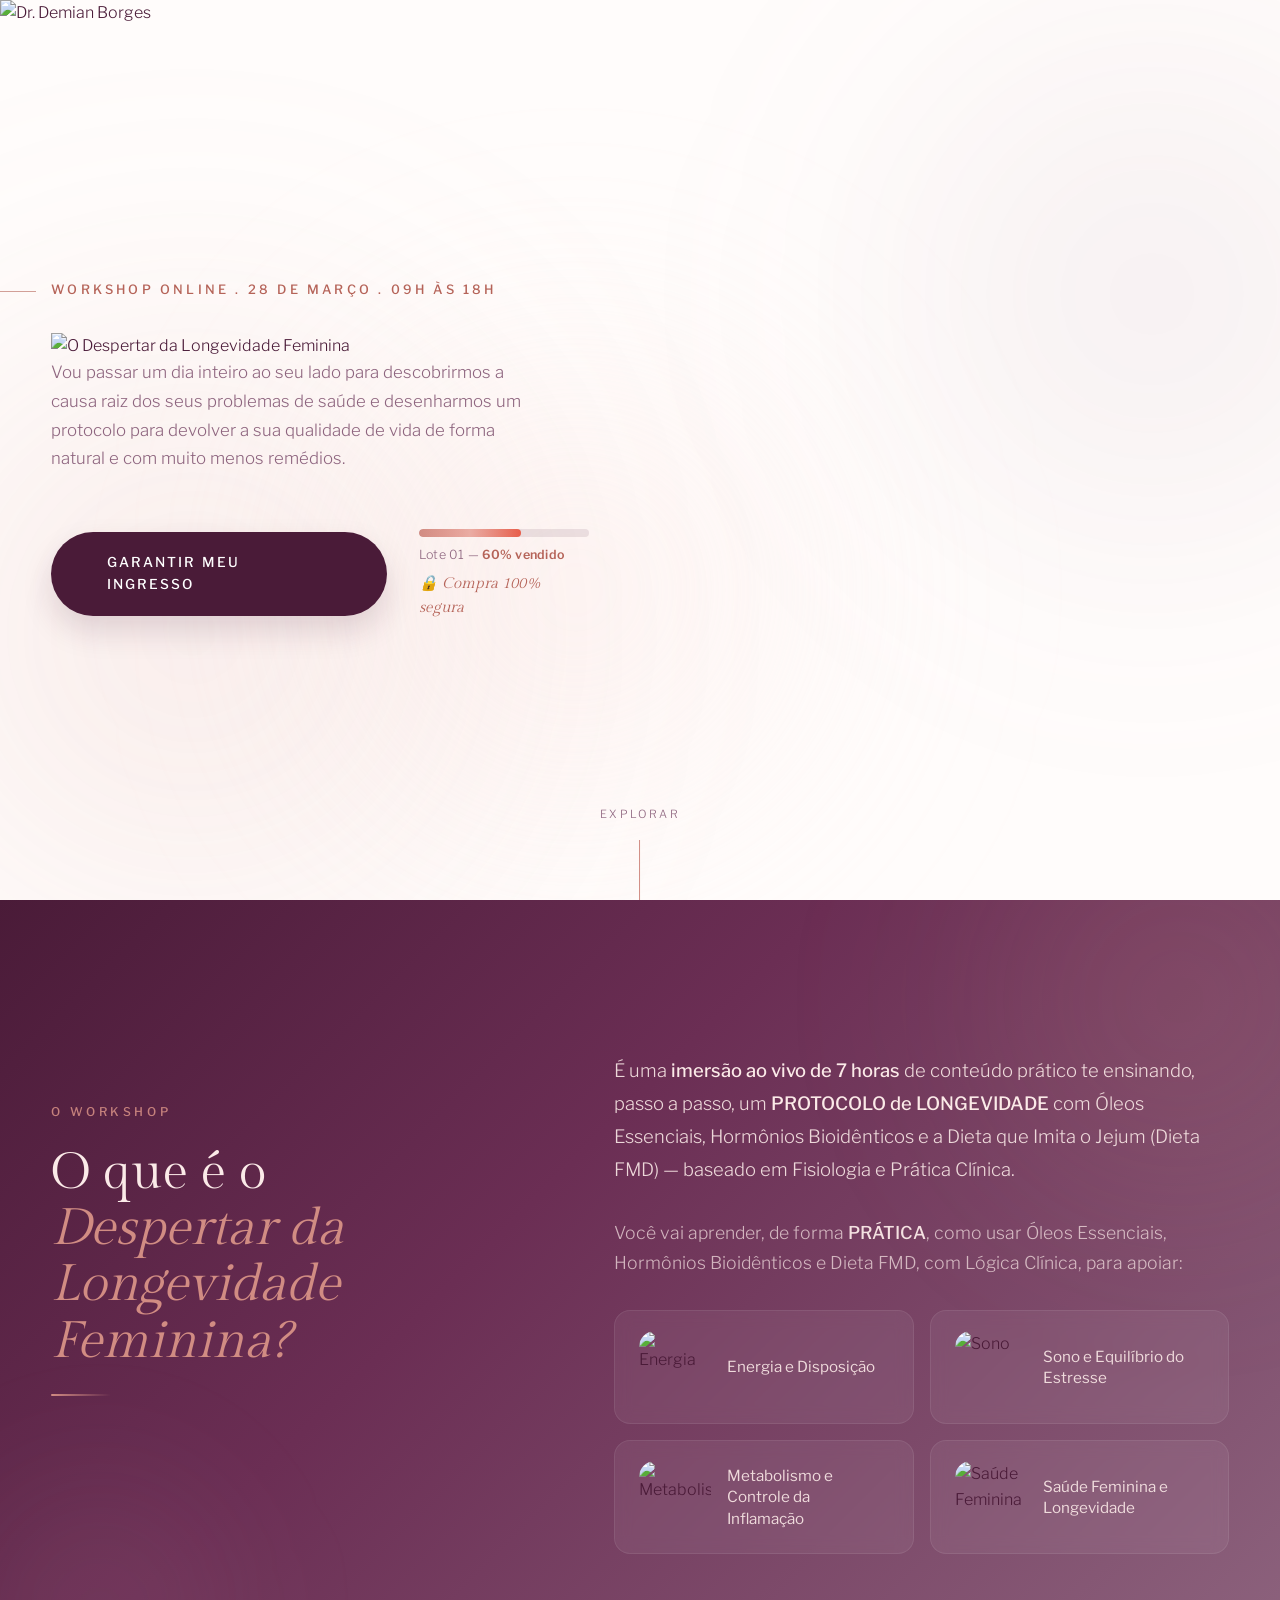
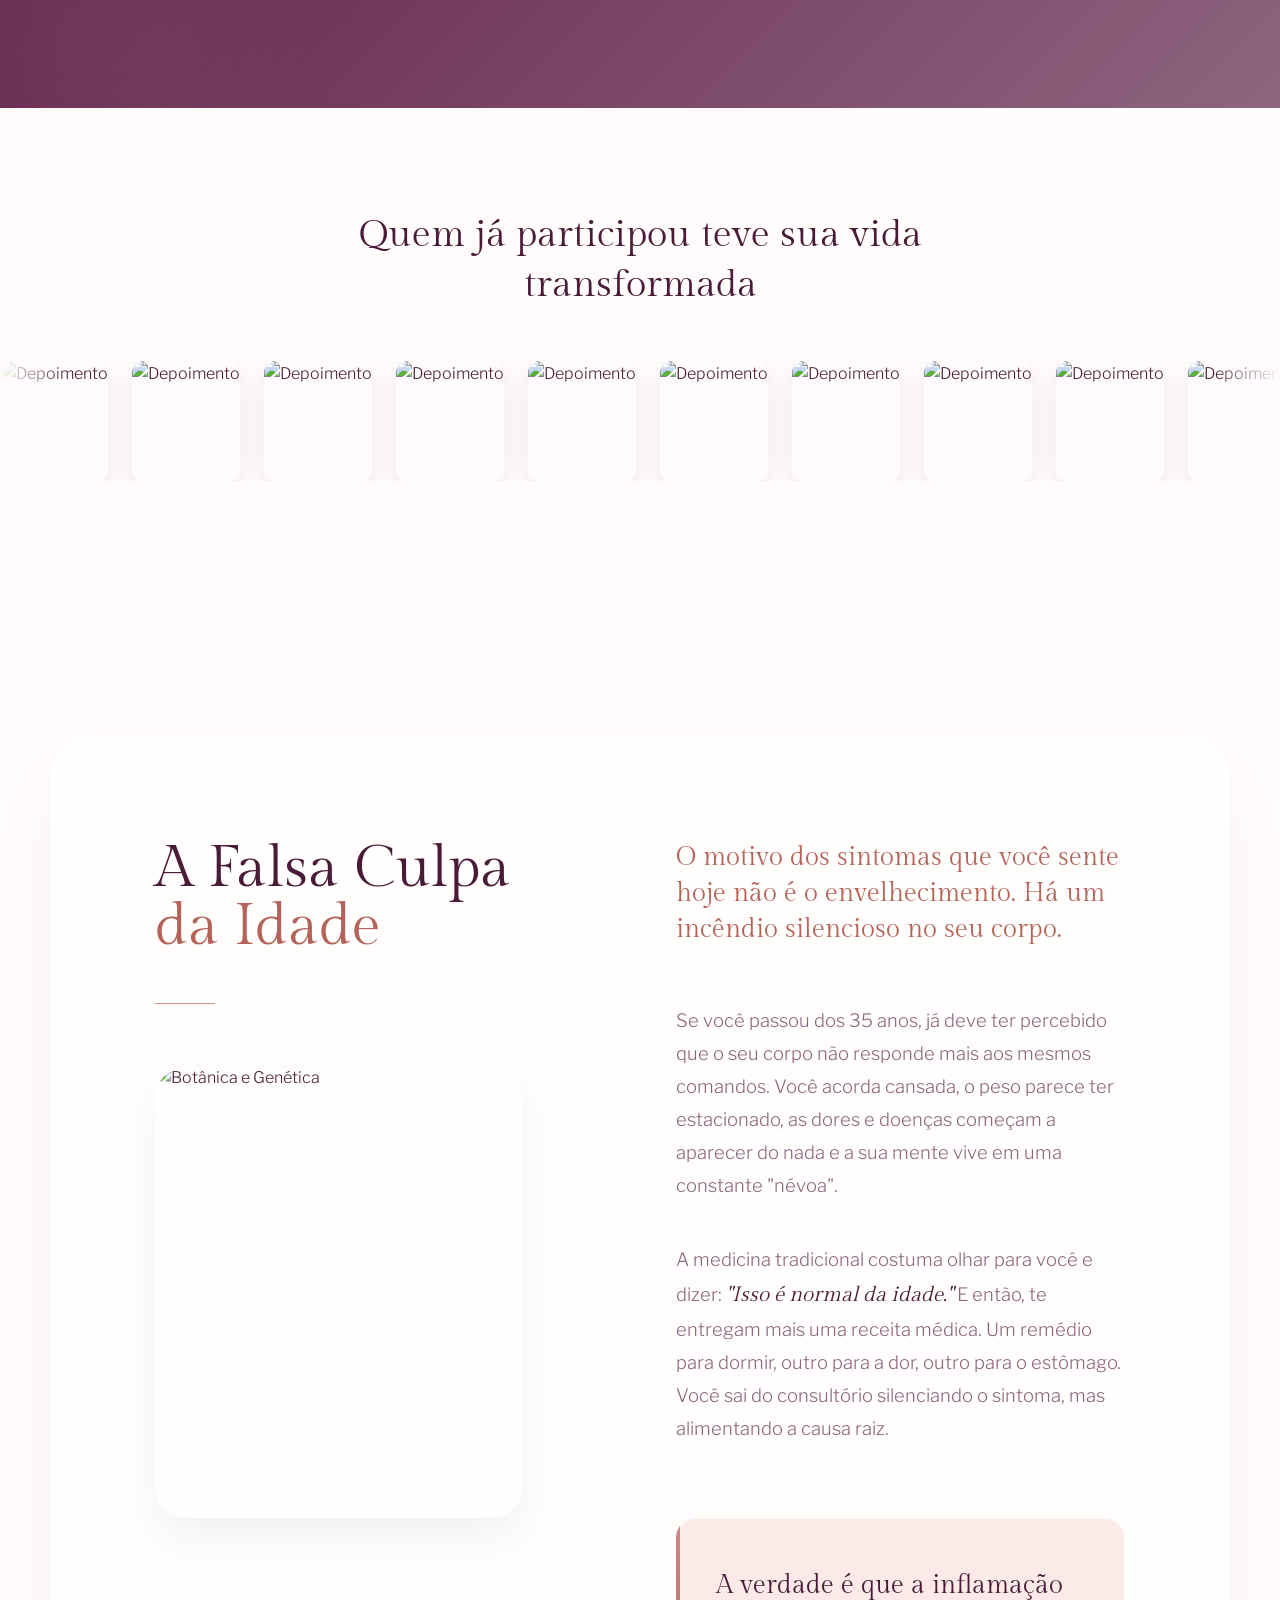
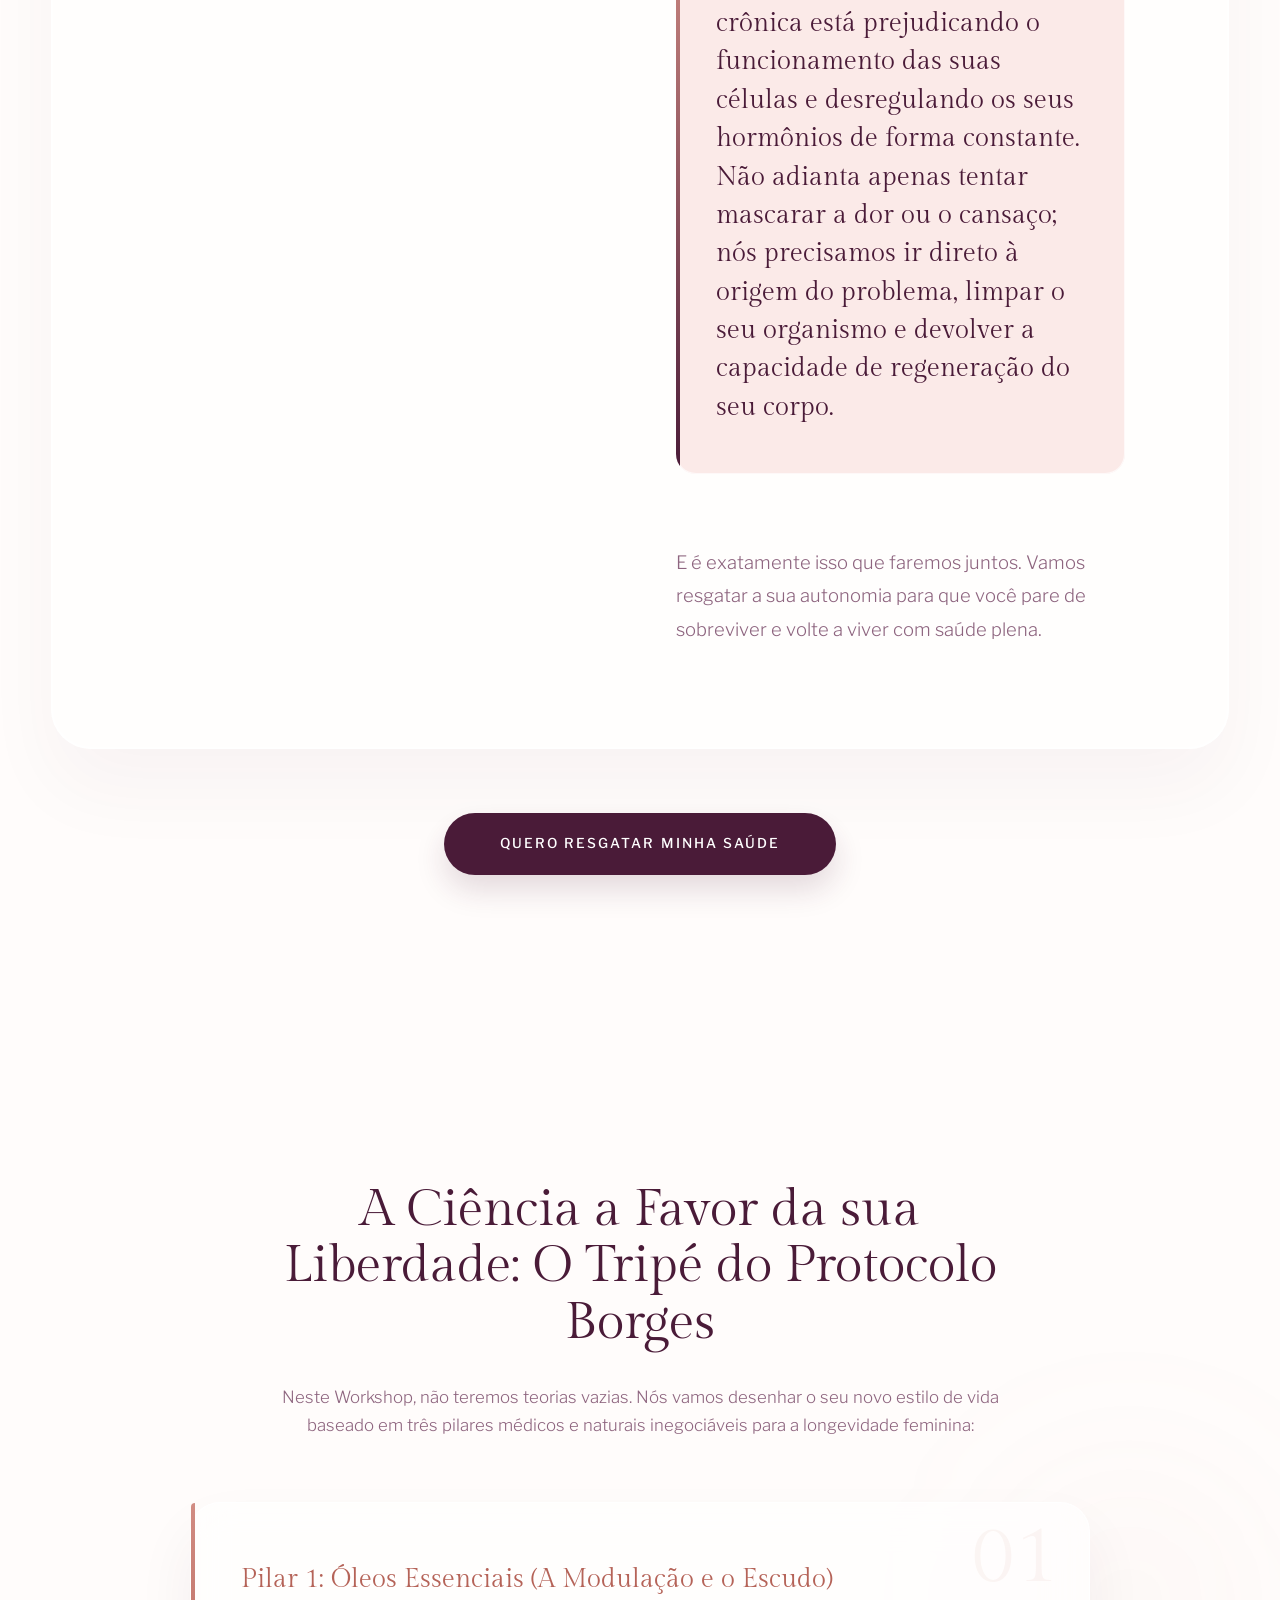
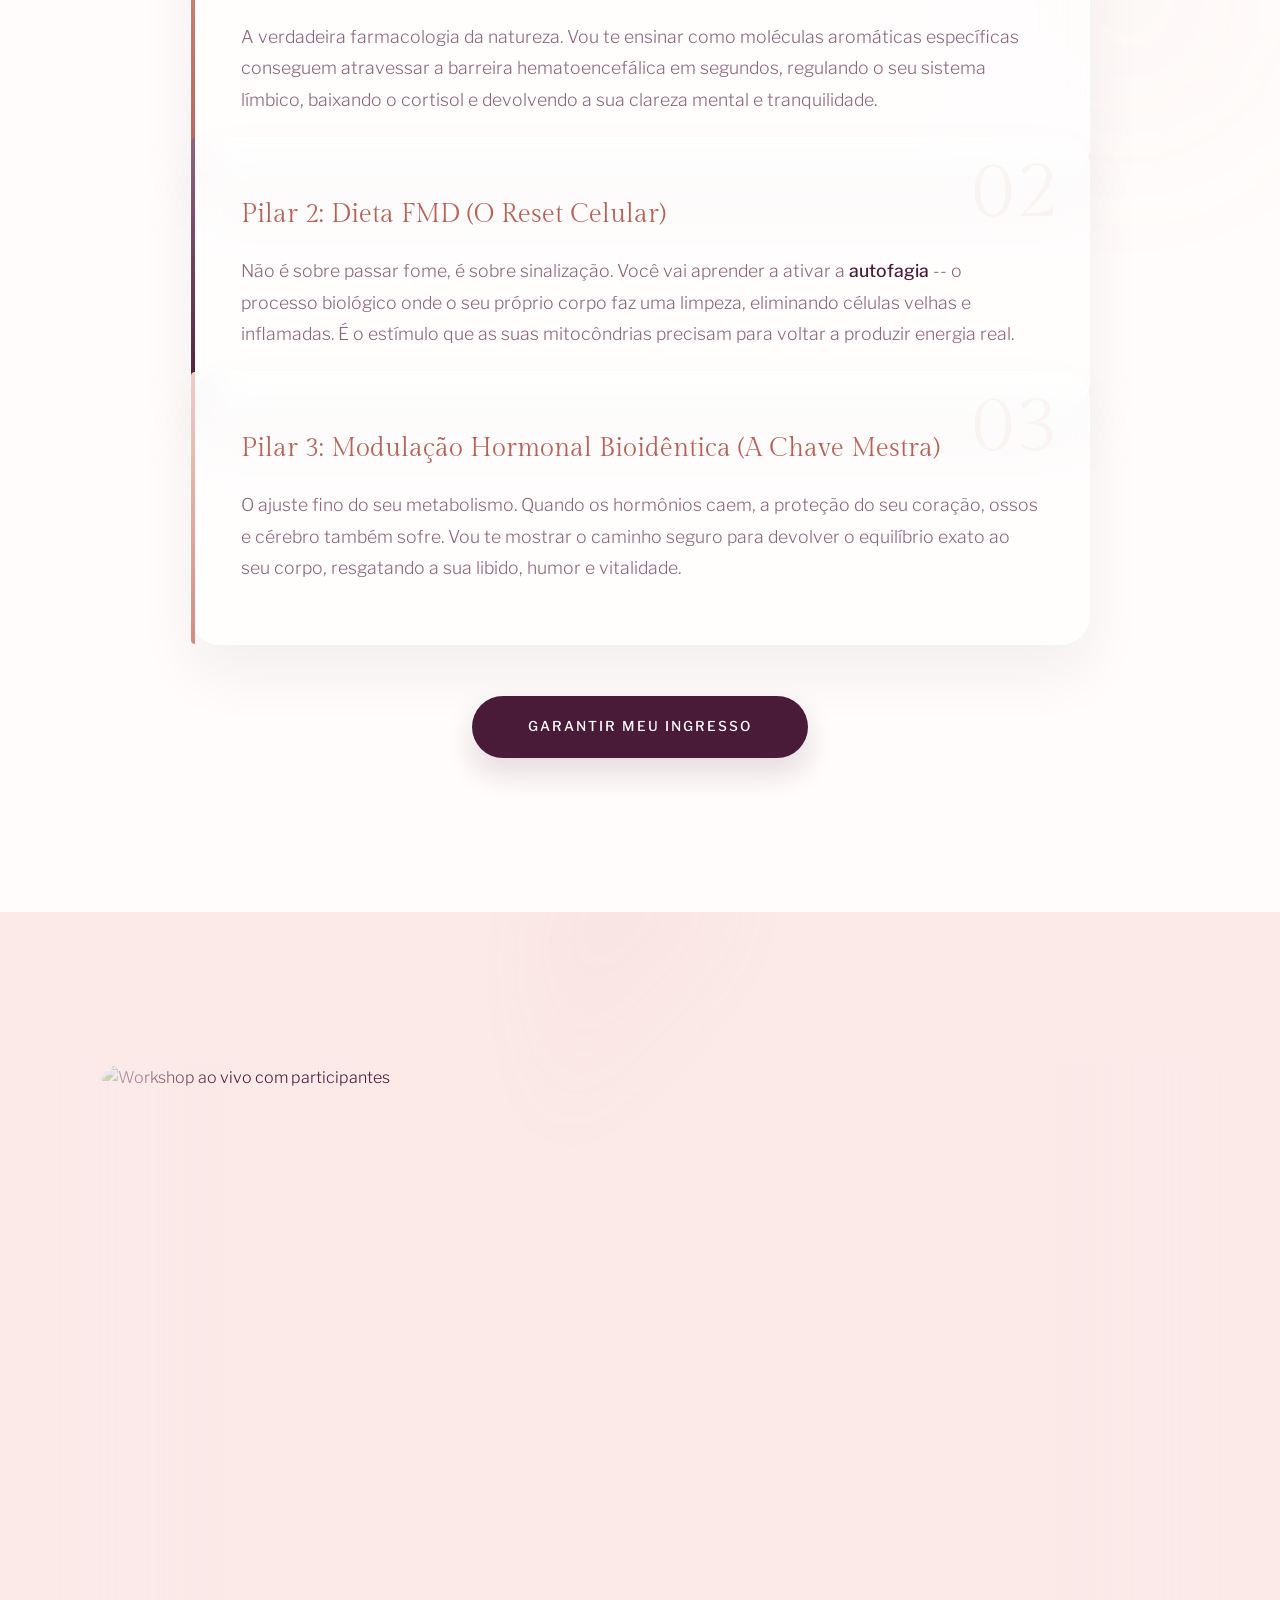
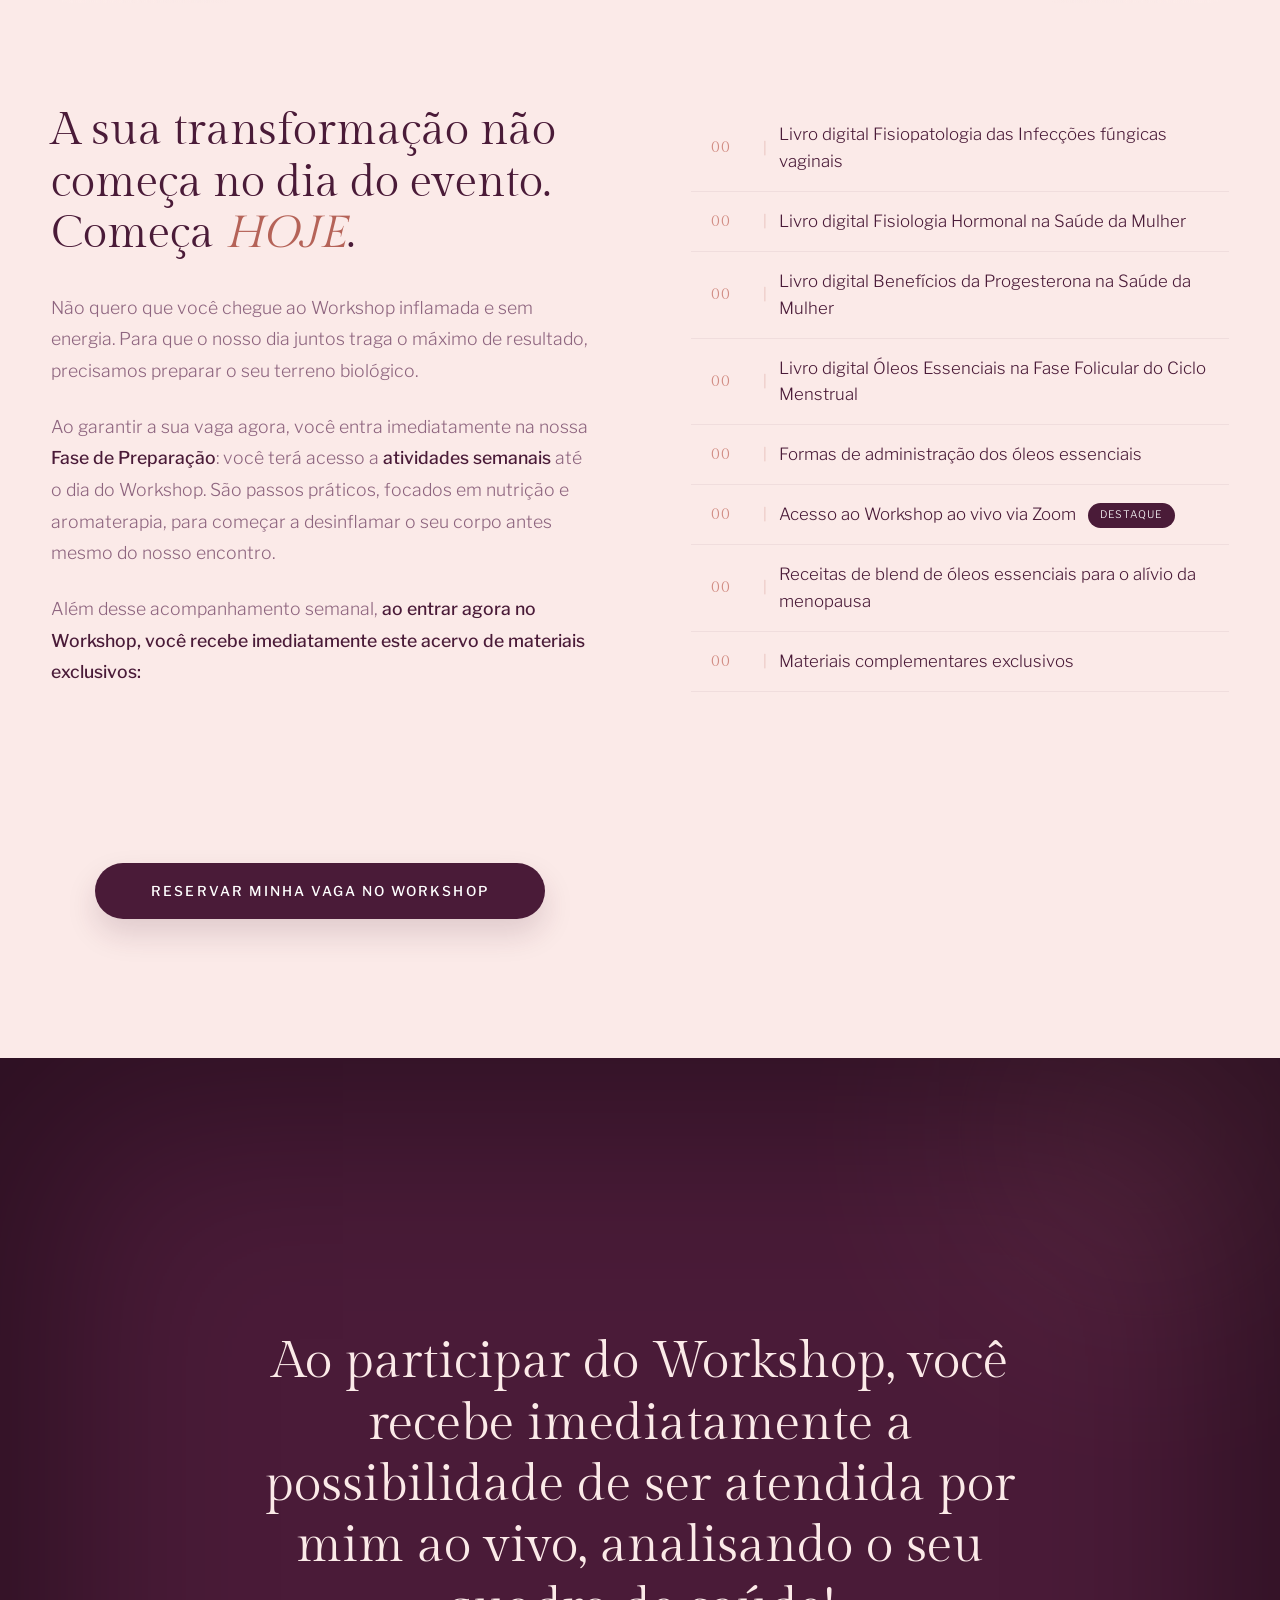
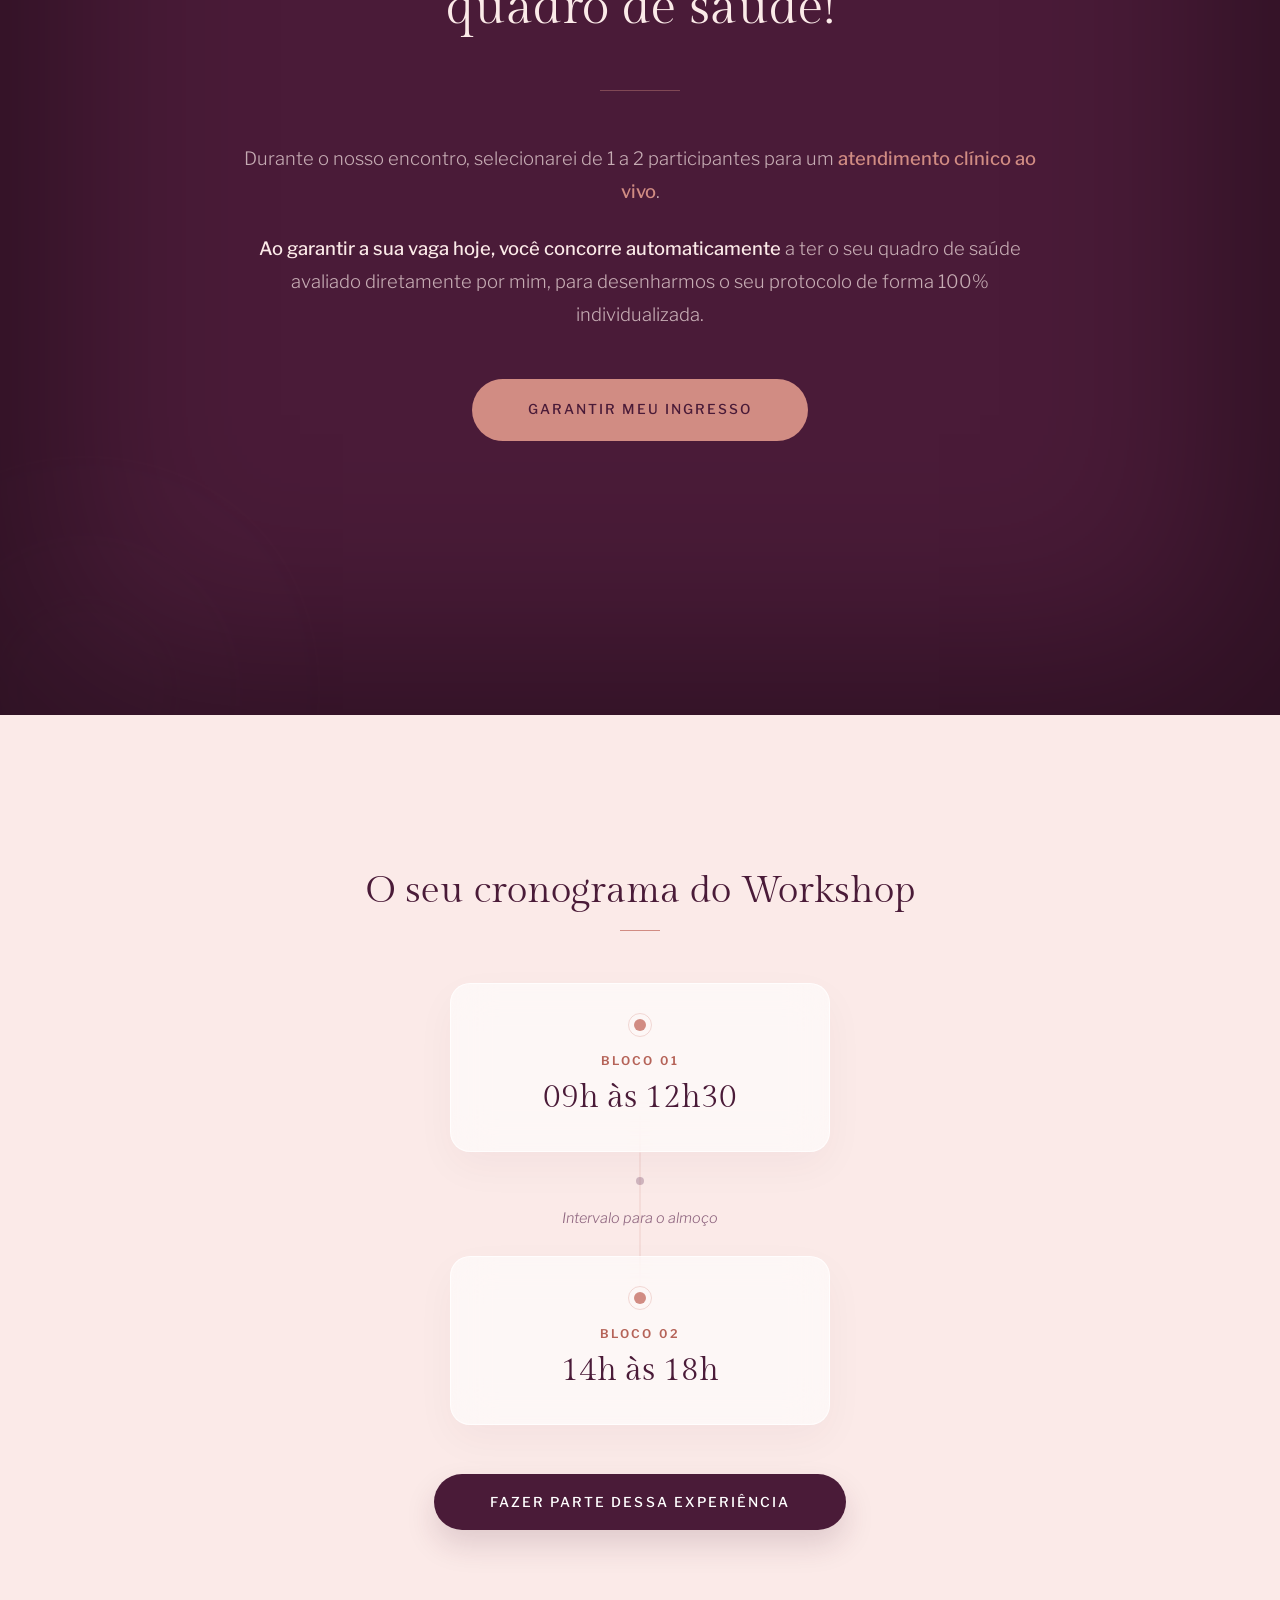
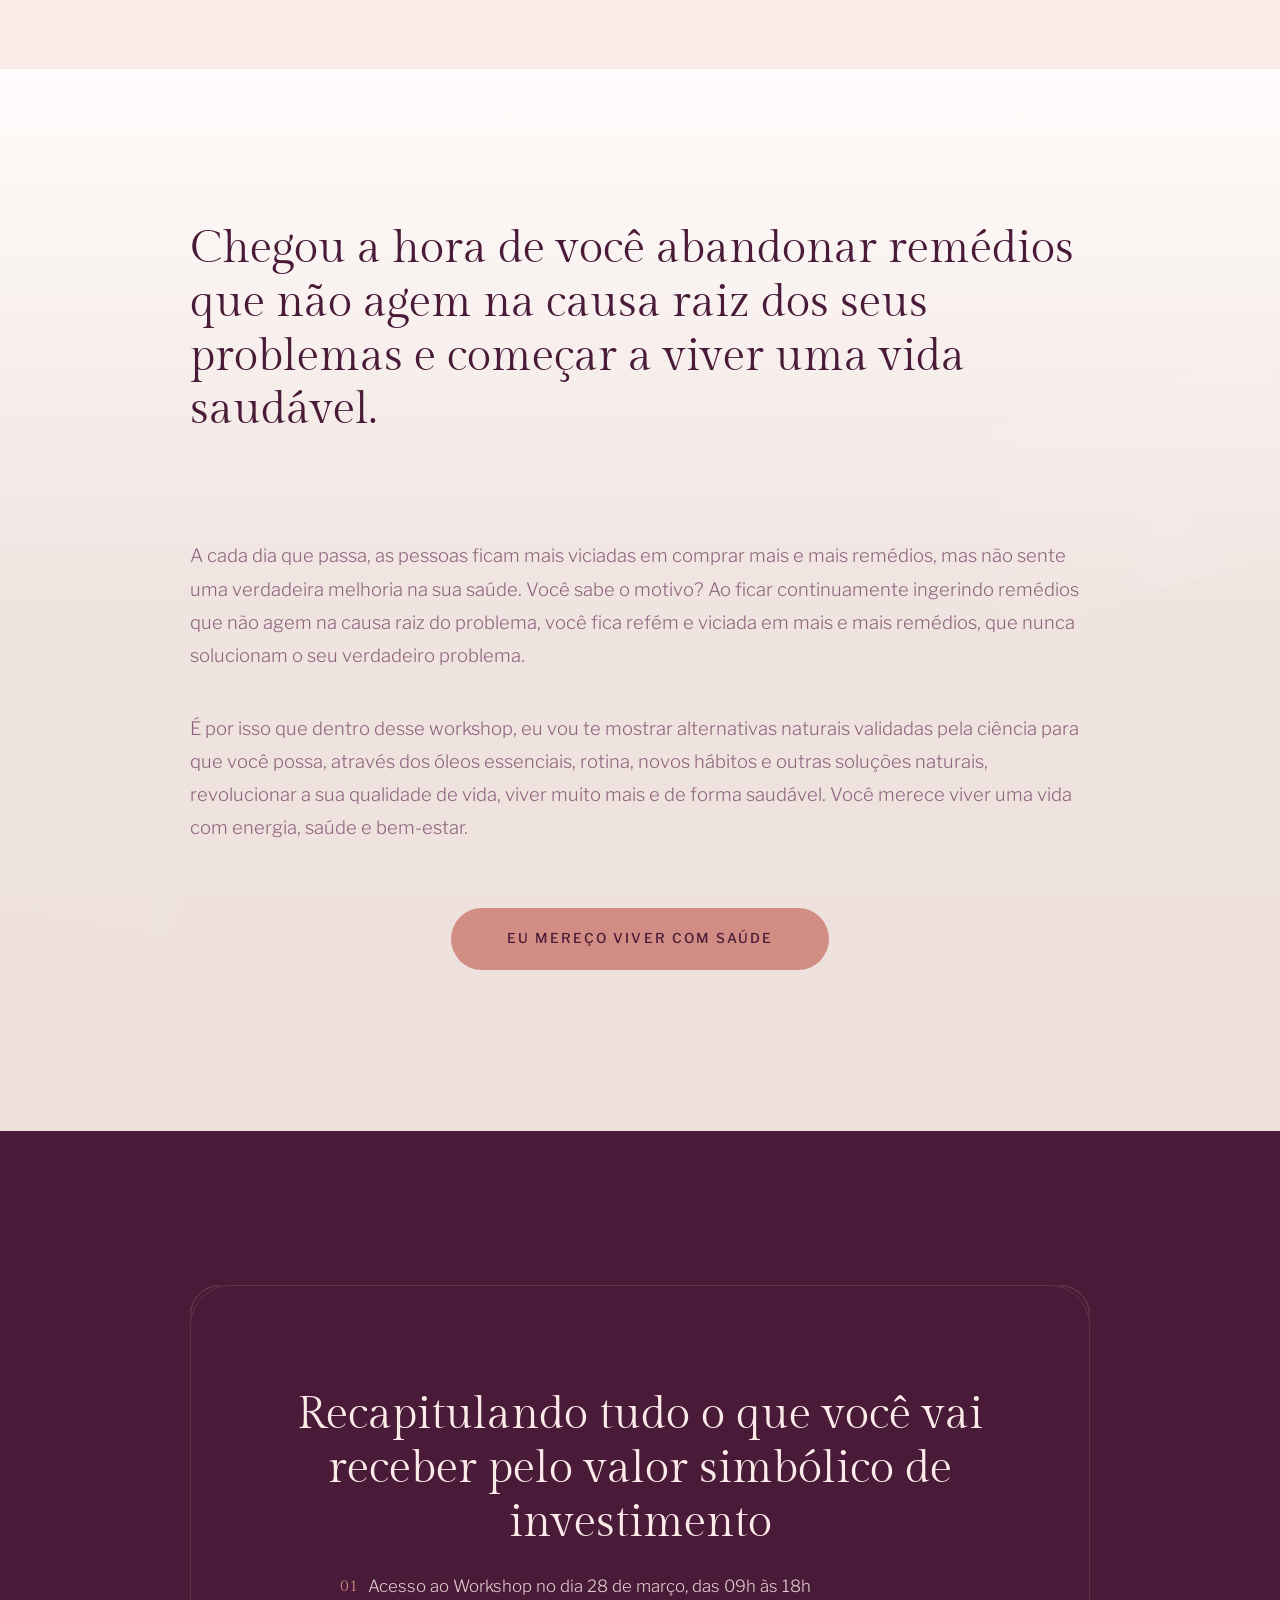
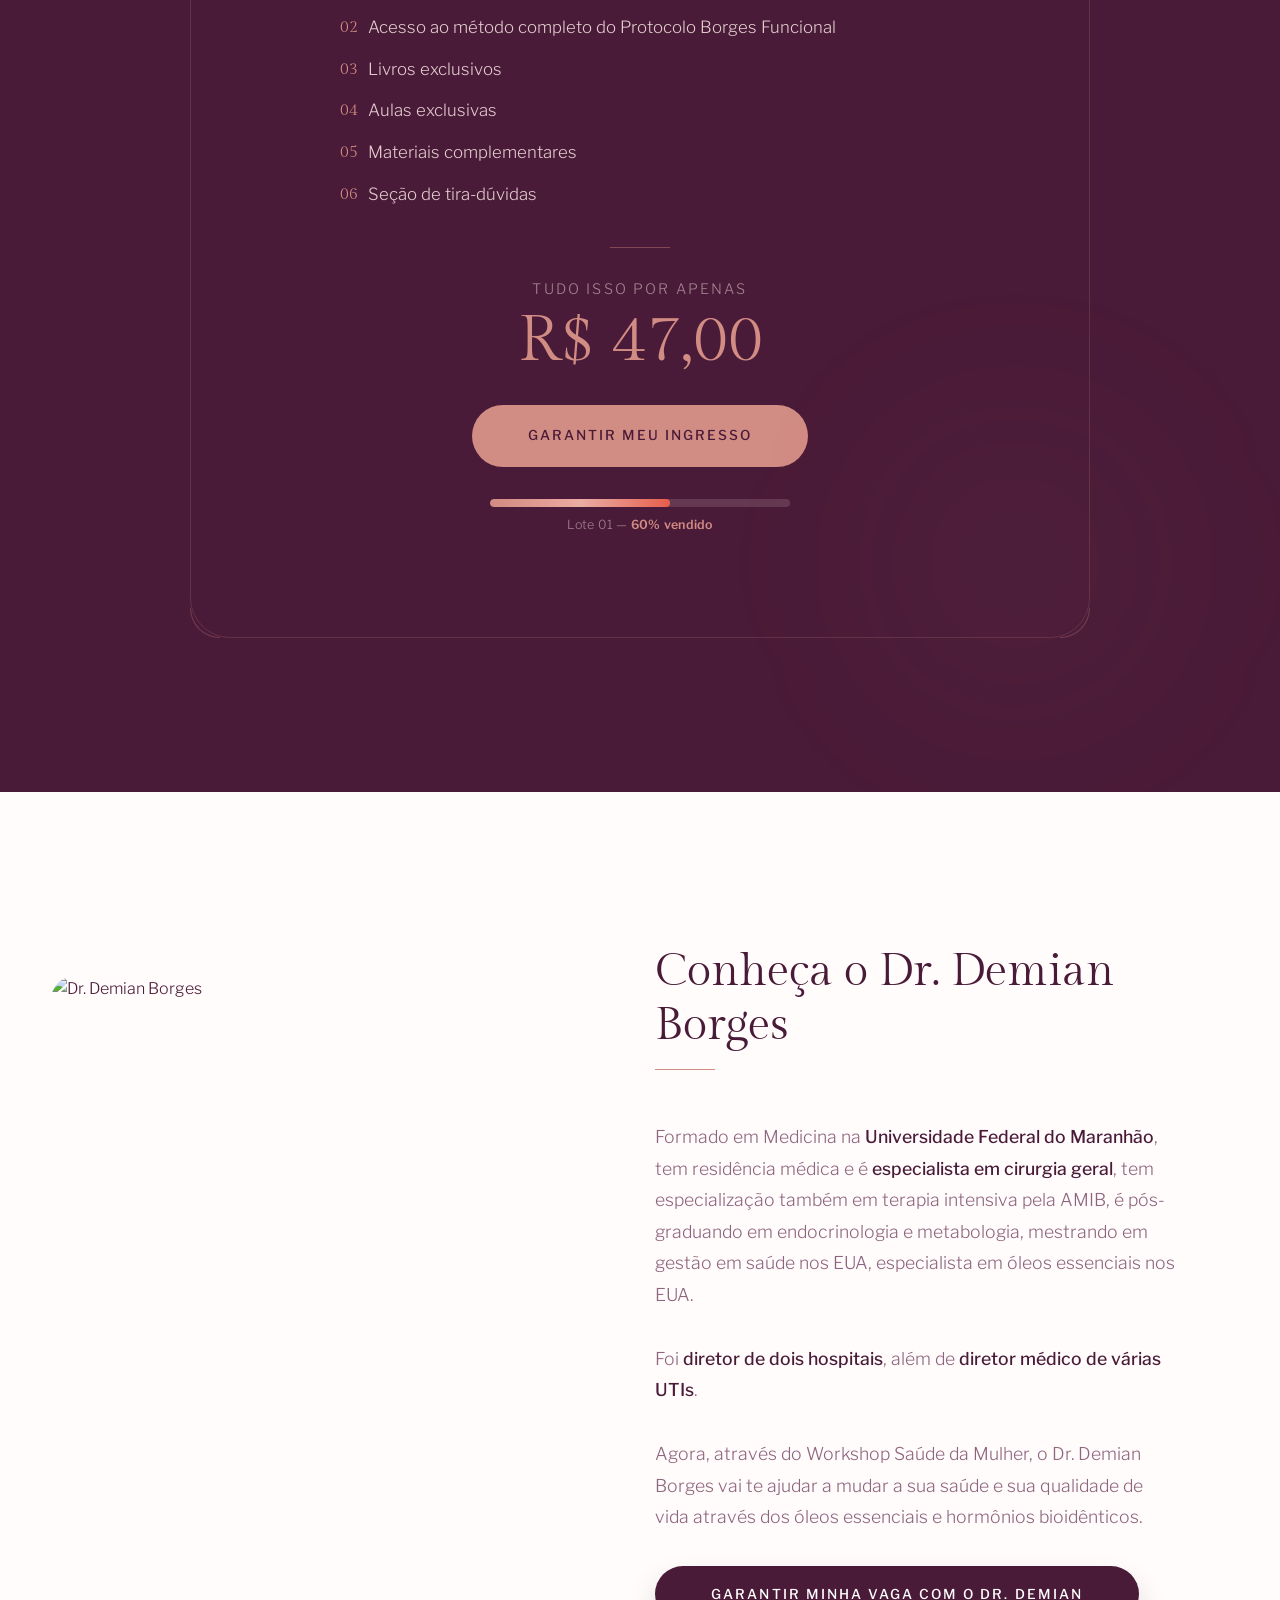
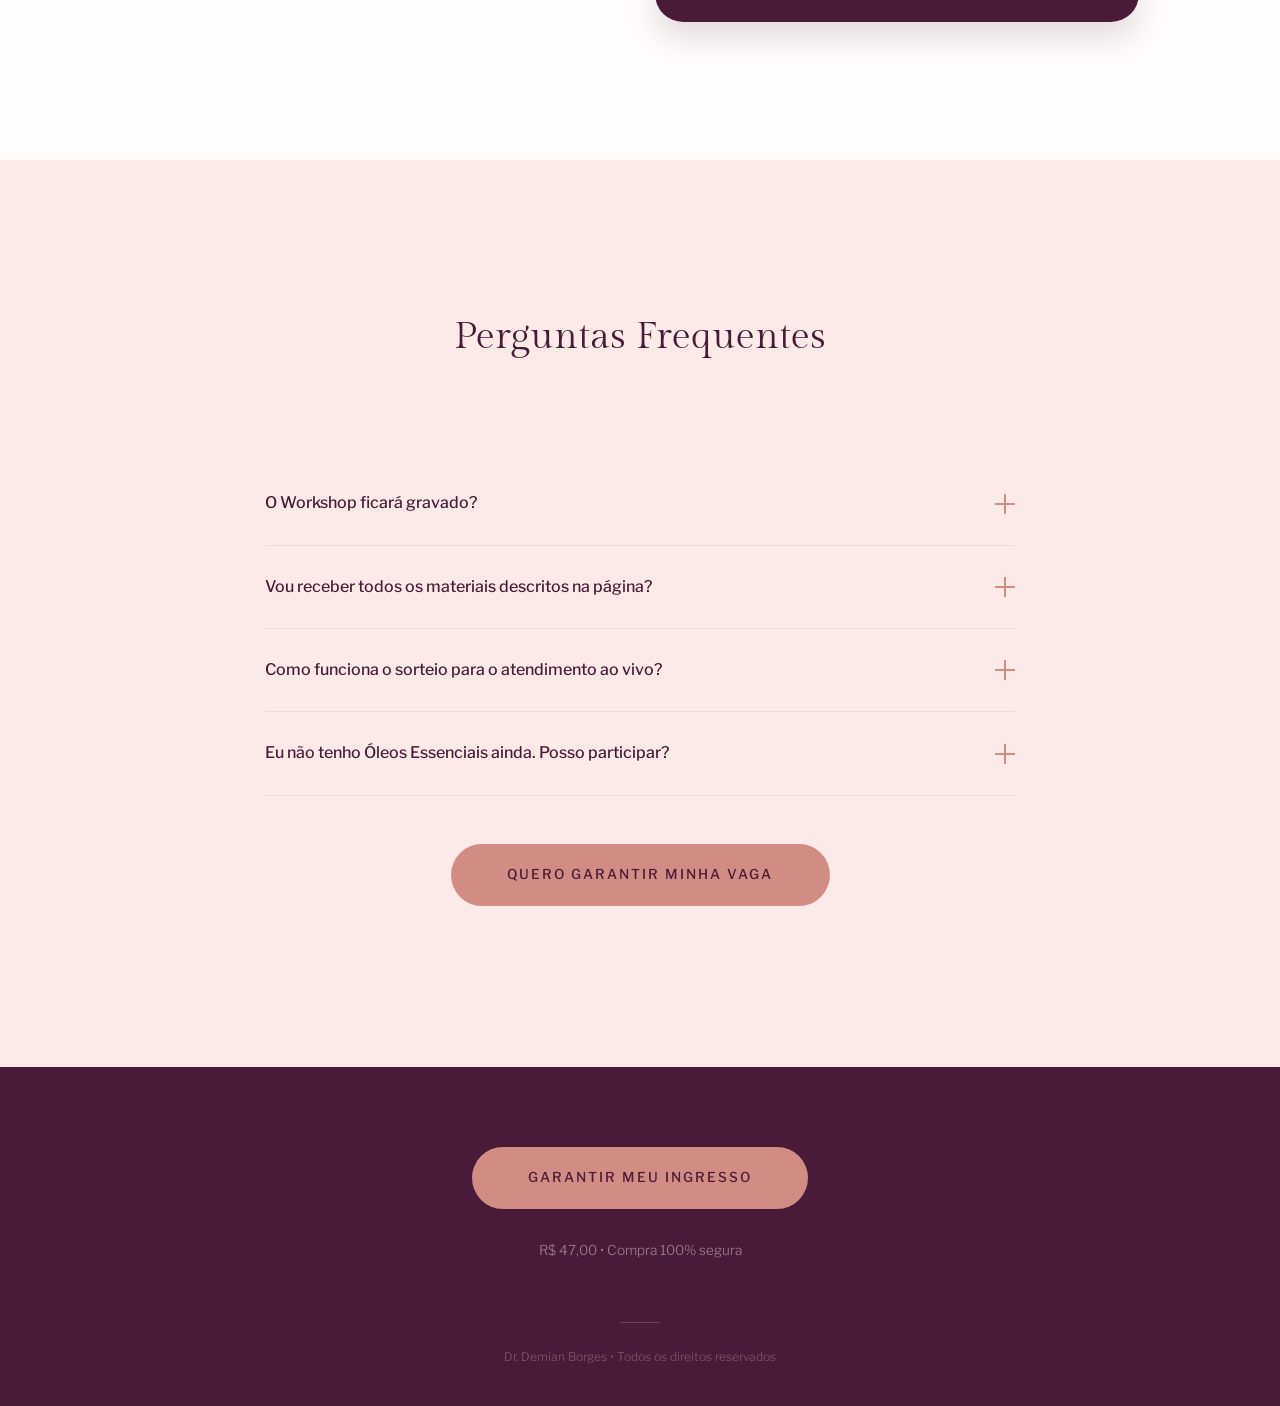
==== commit a57e90ab: "Ícones PNG nos pilares do Workshop + qualidade hero + formatação HTML Co-Authored-By: Claude Opus 4." ====
--- a/longevidade-feminina/index.html
+++ b/longevidade-feminina/index.html
@@ -46,7 +46,7 @@
         <!-- Hero Section -->
         <section class="hero" id="hero">
             <div class="hero-bg-image">
-                <img src="/.netlify/images?url=/images/freepik__-imagetype-professional-editorial-photograph-aspec__51050.jpeg&w=1600&q=85"
+                <img src="/.netlify/images?url=/images/freepik__-imagetype-professional-editorial-photograph-aspec__51050.jpeg&w=1920&q=90"
                     alt="Dr. Demian Borges" class="hero-bg-img" loading="eager" width="1600" height="800">
             </div>
 
@@ -101,34 +101,43 @@
                 <div class="what-grid">
                     <div class="what-label-col" data-aos="fade-right" data-aos-duration="1000">
                         <span class="what-eyebrow">O Workshop</span>
-                        <h2 class="what-title">O que é o<br><span class="what-title-accent">Despertar da Longevidade Feminina?</span></h2>
+                        <h2 class="what-title">O que é o<br><span class="what-title-accent">Despertar da Longevidade
+                                Feminina?</span></h2>
                         <div class="what-accent-line"></div>
                     </div>
                     <div class="what-content-col" data-aos="fade-up" data-aos-delay="200">
-                        <p class="what-lead">É uma <strong>imersão ao vivo de 7 horas</strong> de conteúdo prático te ensinando, passo a passo, um <strong>PROTOCOLO de LONGEVIDADE</strong> com Óleos Essenciais, Hormônios Bioidênticos e a Dieta que Imita o Jejum (Dieta FMD) — baseado em Fisiologia e Prática Clínica.</p>
-                        <p class="what-body">Você vai aprender, de forma <strong>PRÁTICA</strong>, como usar Óleos Essenciais, Hormônios Bioidênticos e Dieta FMD, com Lógica Clínica, para apoiar:</p>
+                        <p class="what-lead">É uma <strong>imersão ao vivo de 7 horas</strong> de conteúdo prático te
+                            ensinando, passo a passo, um <strong>PROTOCOLO de LONGEVIDADE</strong> com Óleos Essenciais,
+                            Hormônios Bioidênticos e a Dieta que Imita o Jejum (Dieta FMD) — baseado em Fisiologia e
+                            Prática Clínica.</p>
+                        <p class="what-body">Você vai aprender, de forma <strong>PRÁTICA</strong>, como usar Óleos
+                            Essenciais, Hormônios Bioidênticos e Dieta FMD, com Lógica Clínica, para apoiar:</p>
                         <div class="what-pillars">
                             <div class="what-pillar">
                                 <div class="pillar-icon">
-                                    <svg width="28" height="28" viewBox="0 0 24 24" fill="none" stroke="currentColor" stroke-width="1.5" stroke-linecap="round" stroke-linejoin="round"><path d="M13 2L3 14h9l-1 8 10-12h-9l1-8z"/></svg>
+                                    <img src="/.netlify/images?url=/images/icon-energy.png&w=144&q=90" alt="Energia"
+                                        width="72" height="72" loading="lazy">
                                 </div>
                                 <span>Energia e Disposição</span>
                             </div>
                             <div class="what-pillar">
                                 <div class="pillar-icon">
-                                    <svg width="28" height="28" viewBox="0 0 24 24" fill="none" stroke="currentColor" stroke-width="1.5" stroke-linecap="round" stroke-linejoin="round"><path d="M17.8 19.2L16 11l3.5-3.5C21 6 21.5 4 21 3c-1-.5-3 0-4.5 1.5L13 8 4.8 6.2c-.5-.1-.9.1-1.1.5l-.3.5c-.2.5-.1 1 .3 1.3L9 12l-2 3H4l-1 1 3 2 2 3 1-1v-3l3-2 3.5 5.3c.3.4.8.5 1.3.3l.5-.2c.4-.3.6-.7.5-1.2z"/></svg>
+                                    <img src="/.netlify/images?url=/images/icon-sleep.png&w=144&q=90" alt="Sono"
+                                        width="72" height="72" loading="lazy">
                                 </div>
                                 <span>Sono e Equilíbrio do Estresse</span>
                             </div>
                             <div class="what-pillar">
                                 <div class="pillar-icon">
-                                    <svg width="28" height="28" viewBox="0 0 24 24" fill="none" stroke="currentColor" stroke-width="1.5" stroke-linecap="round" stroke-linejoin="round"><circle cx="12" cy="12" r="10"/><path d="M8 14s1.5 2 4 2 4-2 4-2"/><line x1="9" y1="9" x2="9.01" y2="9"/><line x1="15" y1="9" x2="15.01" y2="9"/></svg>
+                                    <img src="/.netlify/images?url=/images/icon-metabolism.png&w=144&q=90"
+                                        alt="Metabolismo" width="72" height="72" loading="lazy">
                                 </div>
                                 <span>Metabolismo e Controle da Inflamação</span>
                             </div>
                             <div class="what-pillar">
                                 <div class="pillar-icon">
-                                    <svg width="28" height="28" viewBox="0 0 24 24" fill="none" stroke="currentColor" stroke-width="1.5" stroke-linecap="round" stroke-linejoin="round"><path d="M20.84 4.61a5.5 5.5 0 0 0-7.78 0L12 5.67l-1.06-1.06a5.5 5.5 0 0 0-7.78 7.78l1.06 1.06L12 21.23l7.78-7.78 1.06-1.06a5.5 5.5 0 0 0 0-7.78z"/></svg>
+                                    <img src="/.netlify/images?url=/images/icon-women-health.png&w=144&q=90"
+                                        alt="Saúde Feminina" width="72" height="72" loading="lazy">
                                 </div>
                                 <span>Saúde Feminina e Longevidade</span>
                             </div>
@@ -145,17 +154,28 @@
             </div>
             <div class="marquee-track">
                 <div class="marquee-inner">
-                    <img src="/.netlify/images?url=/images/depoimentos/depoimento-1.jpeg&w=400&q=80" alt="Depoimento" loading="lazy" width="400" height="auto">
-                    <img src="/.netlify/images?url=/images/depoimentos/depoimento-2.jpeg&w=400&q=80" alt="Depoimento" loading="lazy" width="400" height="auto">
-                    <img src="/.netlify/images?url=/images/depoimentos/depoimento-3.jpeg&w=400&q=80" alt="Depoimento" loading="lazy" width="400" height="auto">
-                    <img src="/.netlify/images?url=/images/depoimentos/depoimento-4.jpeg&w=400&q=80" alt="Depoimento" loading="lazy" width="400" height="auto">
-                    <img src="/.netlify/images?url=/images/depoimentos/depoimento-5.jpeg&w=400&q=80" alt="Depoimento" loading="lazy" width="400" height="auto">
-                    <img src="/.netlify/images?url=/images/depoimentos/depoimento-6.jpeg&w=400&q=80" alt="Depoimento" loading="lazy" width="400" height="auto">
-                    <img src="/.netlify/images?url=/images/depoimentos/depoimento-7.jpeg&w=400&q=80" alt="Depoimento" loading="lazy" width="400" height="auto">
-                    <img src="/.netlify/images?url=/images/depoimentos/depoimento-8.jpeg&w=400&q=80" alt="Depoimento" loading="lazy" width="400" height="auto">
-                    <img src="/.netlify/images?url=/images/depoimentos/depoimento-9.jpeg&w=400&q=80" alt="Depoimento" loading="lazy" width="400" height="auto">
-                    <img src="/.netlify/images?url=/images/depoimentos/depoimento-10.jpeg&w=400&q=80" alt="Depoimento" loading="lazy" width="400" height="auto">
-                    <img src="/.netlify/images?url=/images/depoimentos/depoimento-11.jpeg&w=400&q=80" alt="Depoimento" loading="lazy" width="400" height="auto">
+                    <img src="/.netlify/images?url=/images/depoimentos/depoimento-1.jpeg&w=400&q=80" alt="Depoimento"
+                        loading="lazy" width="400" height="auto">
+                    <img src="/.netlify/images?url=/images/depoimentos/depoimento-2.jpeg&w=400&q=80" alt="Depoimento"
+                        loading="lazy" width="400" height="auto">
+                    <img src="/.netlify/images?url=/images/depoimentos/depoimento-3.jpeg&w=400&q=80" alt="Depoimento"
+                        loading="lazy" width="400" height="auto">
+                    <img src="/.netlify/images?url=/images/depoimentos/depoimento-4.jpeg&w=400&q=80" alt="Depoimento"
+                        loading="lazy" width="400" height="auto">
+                    <img src="/.netlify/images?url=/images/depoimentos/depoimento-5.jpeg&w=400&q=80" alt="Depoimento"
+                        loading="lazy" width="400" height="auto">
+                    <img src="/.netlify/images?url=/images/depoimentos/depoimento-6.jpeg&w=400&q=80" alt="Depoimento"
+                        loading="lazy" width="400" height="auto">
+                    <img src="/.netlify/images?url=/images/depoimentos/depoimento-7.jpeg&w=400&q=80" alt="Depoimento"
+                        loading="lazy" width="400" height="auto">
+                    <img src="/.netlify/images?url=/images/depoimentos/depoimento-8.jpeg&w=400&q=80" alt="Depoimento"
+                        loading="lazy" width="400" height="auto">
+                    <img src="/.netlify/images?url=/images/depoimentos/depoimento-9.jpeg&w=400&q=80" alt="Depoimento"
+                        loading="lazy" width="400" height="auto">
+                    <img src="/.netlify/images?url=/images/depoimentos/depoimento-10.jpeg&w=400&q=80" alt="Depoimento"
+                        loading="lazy" width="400" height="auto">
+                    <img src="/.netlify/images?url=/images/depoimentos/depoimento-11.jpeg&w=400&q=80" alt="Depoimento"
+                        loading="lazy" width="400" height="auto">
                 </div>
             </div>
         </section>
--- a/longevidade-feminina/style.css
+++ b/longevidade-feminina/style.css
@@ -2114,15 +2114,20 @@
 }
 
 .pillar-icon {
-    width: 48px;
-    height: 48px;
-    border-radius: 14px;
-    background: rgba(209, 140, 131, 0.15);
+    width: 72px;
+    height: 72px;
+    border-radius: 16px;
+    overflow: hidden;
     display: flex;
     align-items: center;
     justify-content: center;
     flex-shrink: 0;
-    color: var(--color-accent);
+}
+
+.pillar-icon img {
+    width: 100%;
+    height: 100%;
+    object-fit: cover;
 }
 
 .what-pillar span {
@@ -2185,27 +2190,31 @@
     display: flex;
     gap: 1.5rem;
     width: max-content;
-    animation: marqueeScroll 40s linear infinite;
+    animation: marqueeScroll 80s linear infinite;
 }
 
 .marquee-inner img {
-    height: 380px;
+    height: 120px;
     width: auto;
-    border-radius: 16px;
+    border-radius: 12px;
     flex-shrink: 0;
-    object-fit: cover;
     box-shadow: 0 8px 30px rgba(74, 27, 56, 0.08);
     transition: transform 0.4s var(--ease-elegant);
 }
 
 .marquee-inner img:hover {
     transform: scale(1.03);
+}
+
+.marquee-track:hover .marquee-inner {
+    animation-play-state: paused;
 }
 
 @keyframes marqueeScroll {
     0% {
         transform: translateX(0);
     }
+
     100% {
         transform: translateX(-50%);
     }
@@ -2213,11 +2222,12 @@
 
 @media (max-width: 768px) {
     .marquee-inner img {
-        height: 280px;
+        height: 80px;
     }
 
     .marquee-inner {
         gap: 1rem;
+        animation-duration: 120s;
     }
 }
 
@@ -2262,13 +2272,25 @@
 }
 
 @keyframes urgencyPulse {
-    0%, 100% { opacity: 1; }
-    50% { opacity: 0.8; }
+
+    0%,
+    100% {
+        opacity: 1;
+    }
+
+    50% {
+        opacity: 0.8;
+    }
 }
 
 @keyframes urgencyShimmer {
-    0% { transform: translateX(-100%); }
-    100% { transform: translateX(100%); }
+    0% {
+        transform: translateX(-100%);
+    }
+
+    100% {
+        transform: translateX(100%);
+    }
 }
 
 .urgency-label {
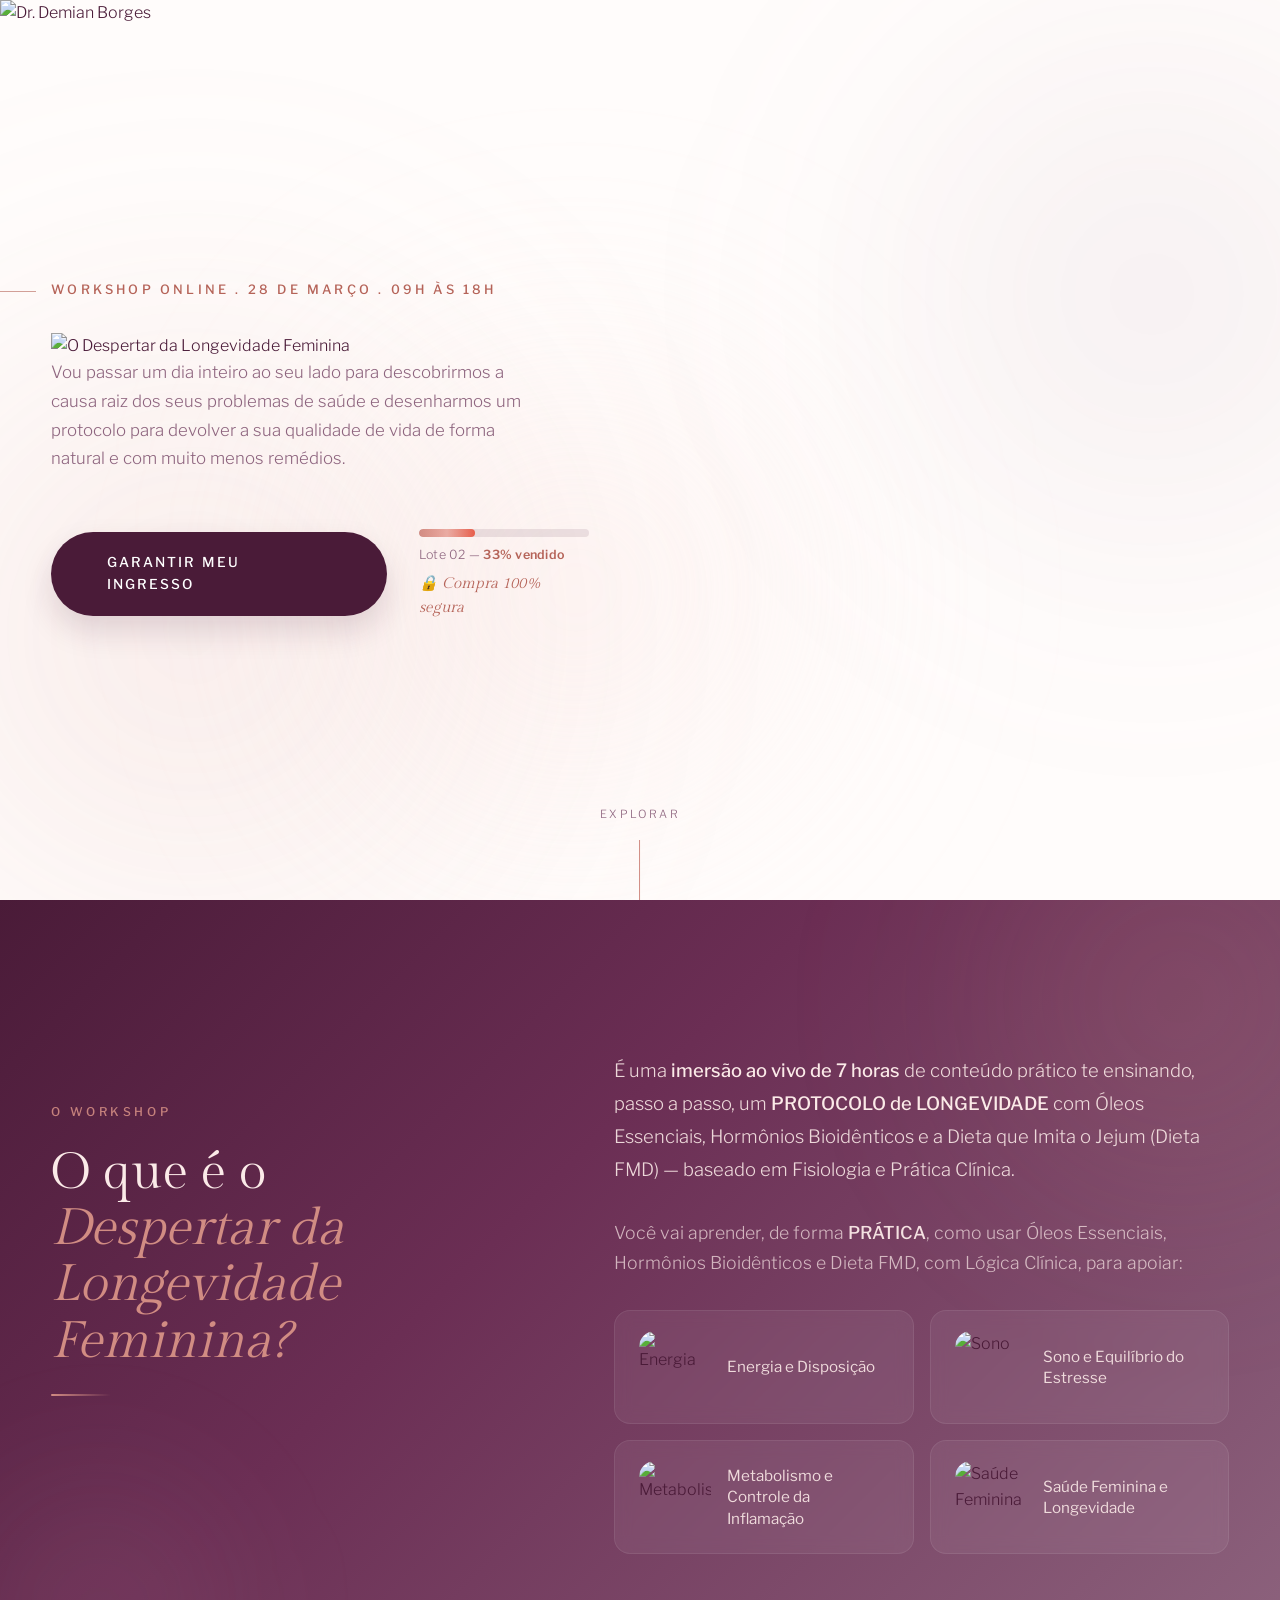
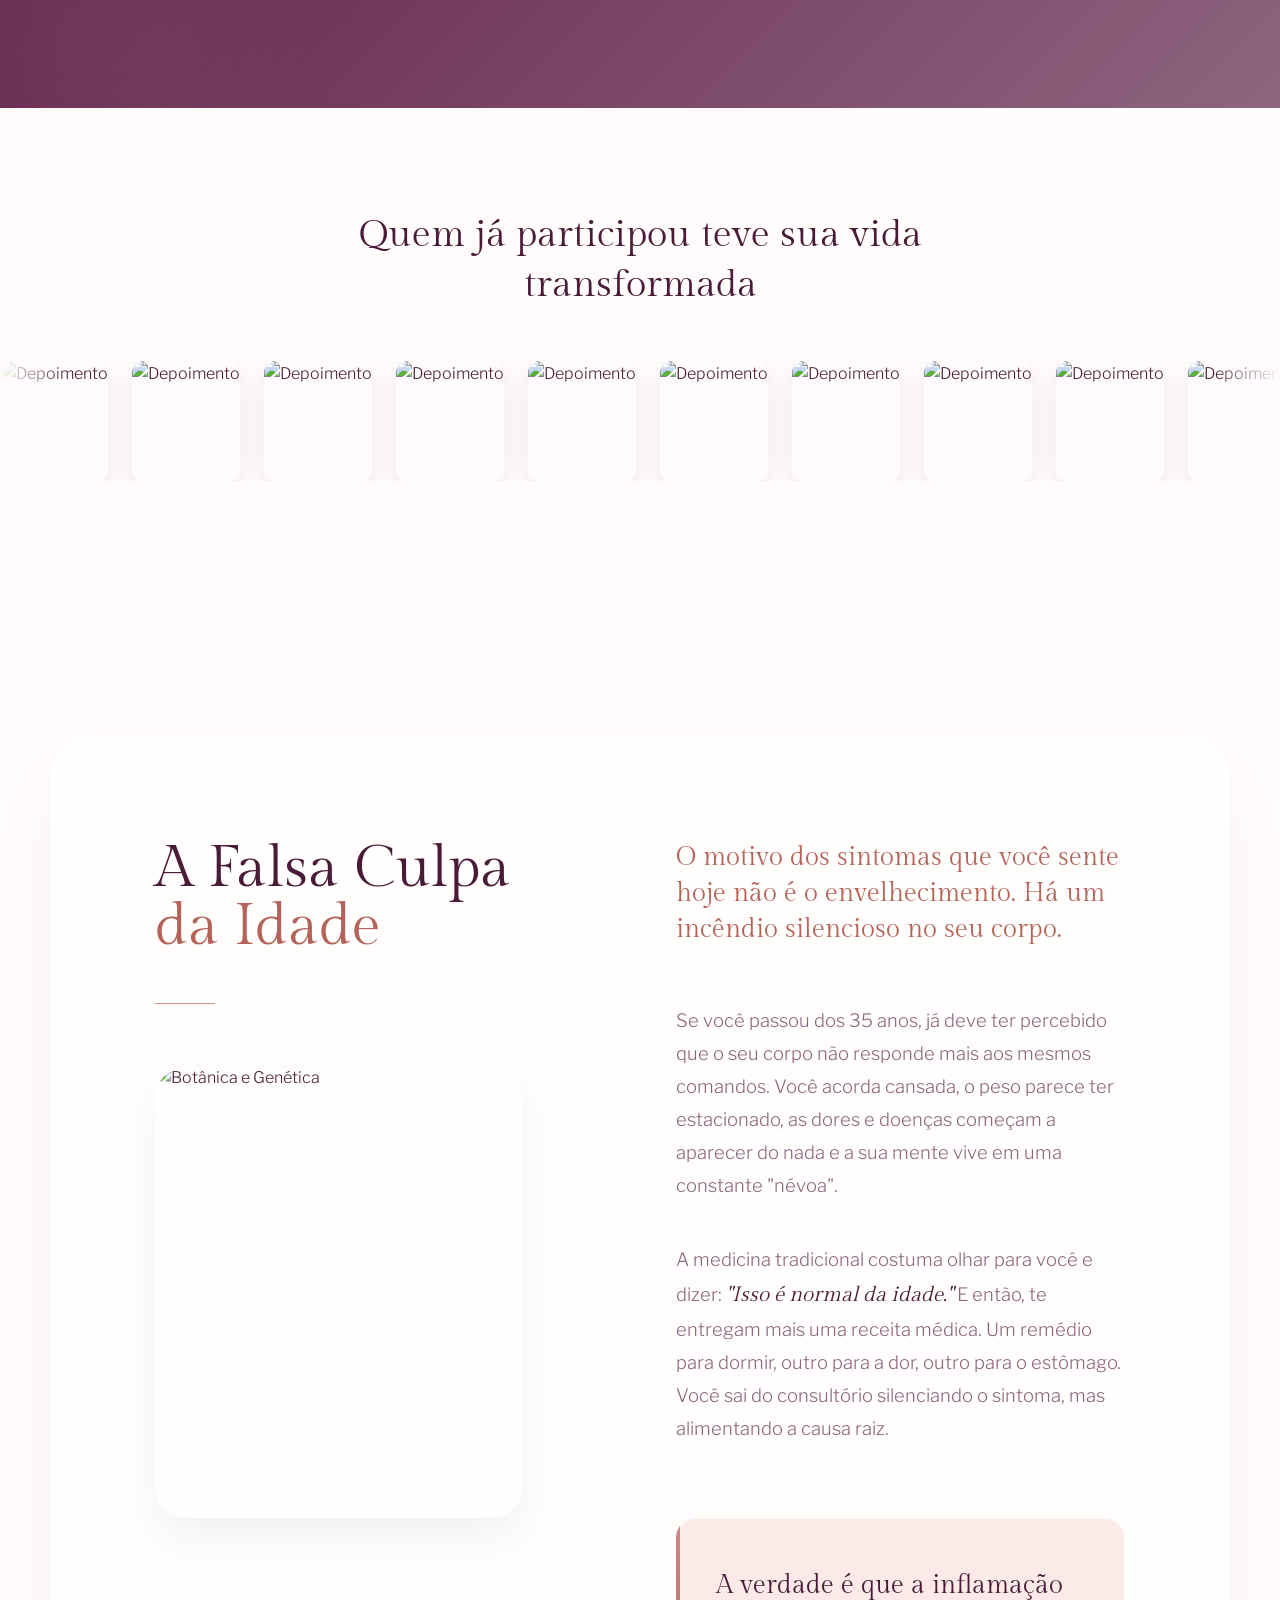
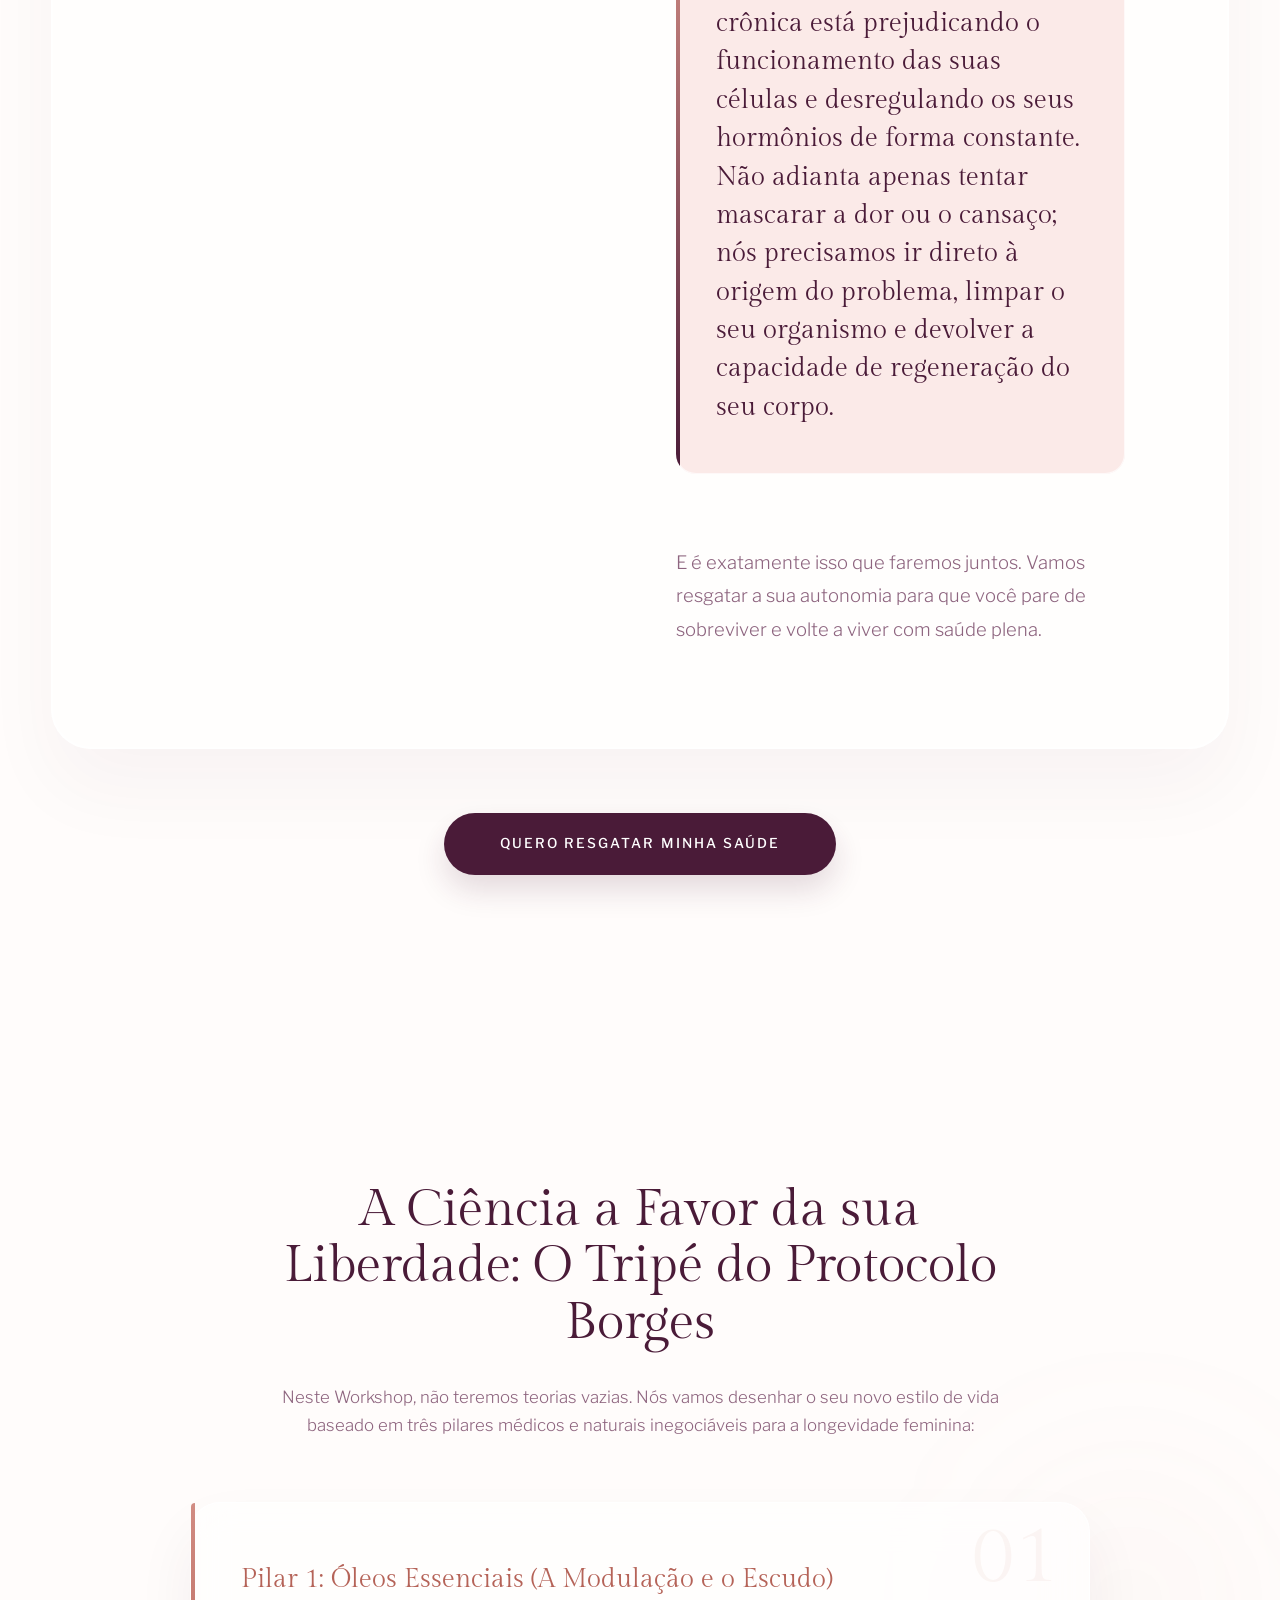
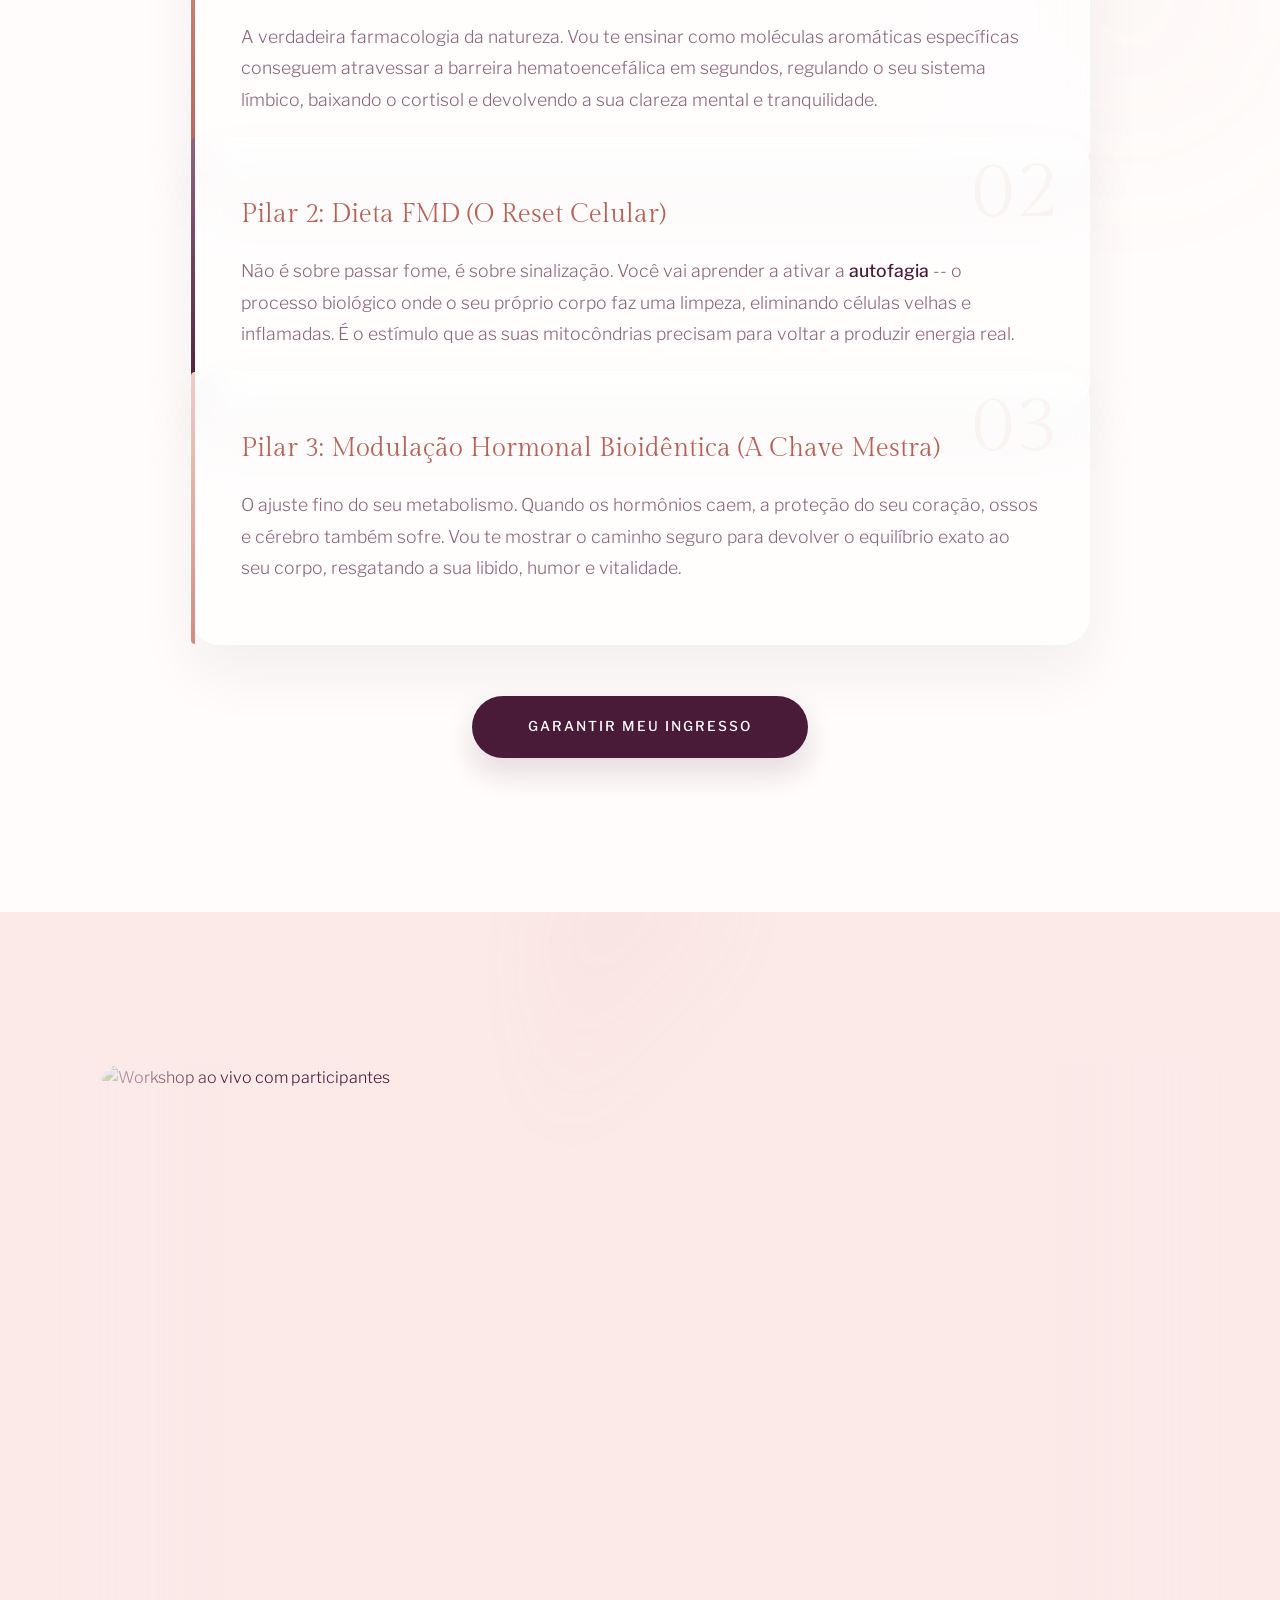
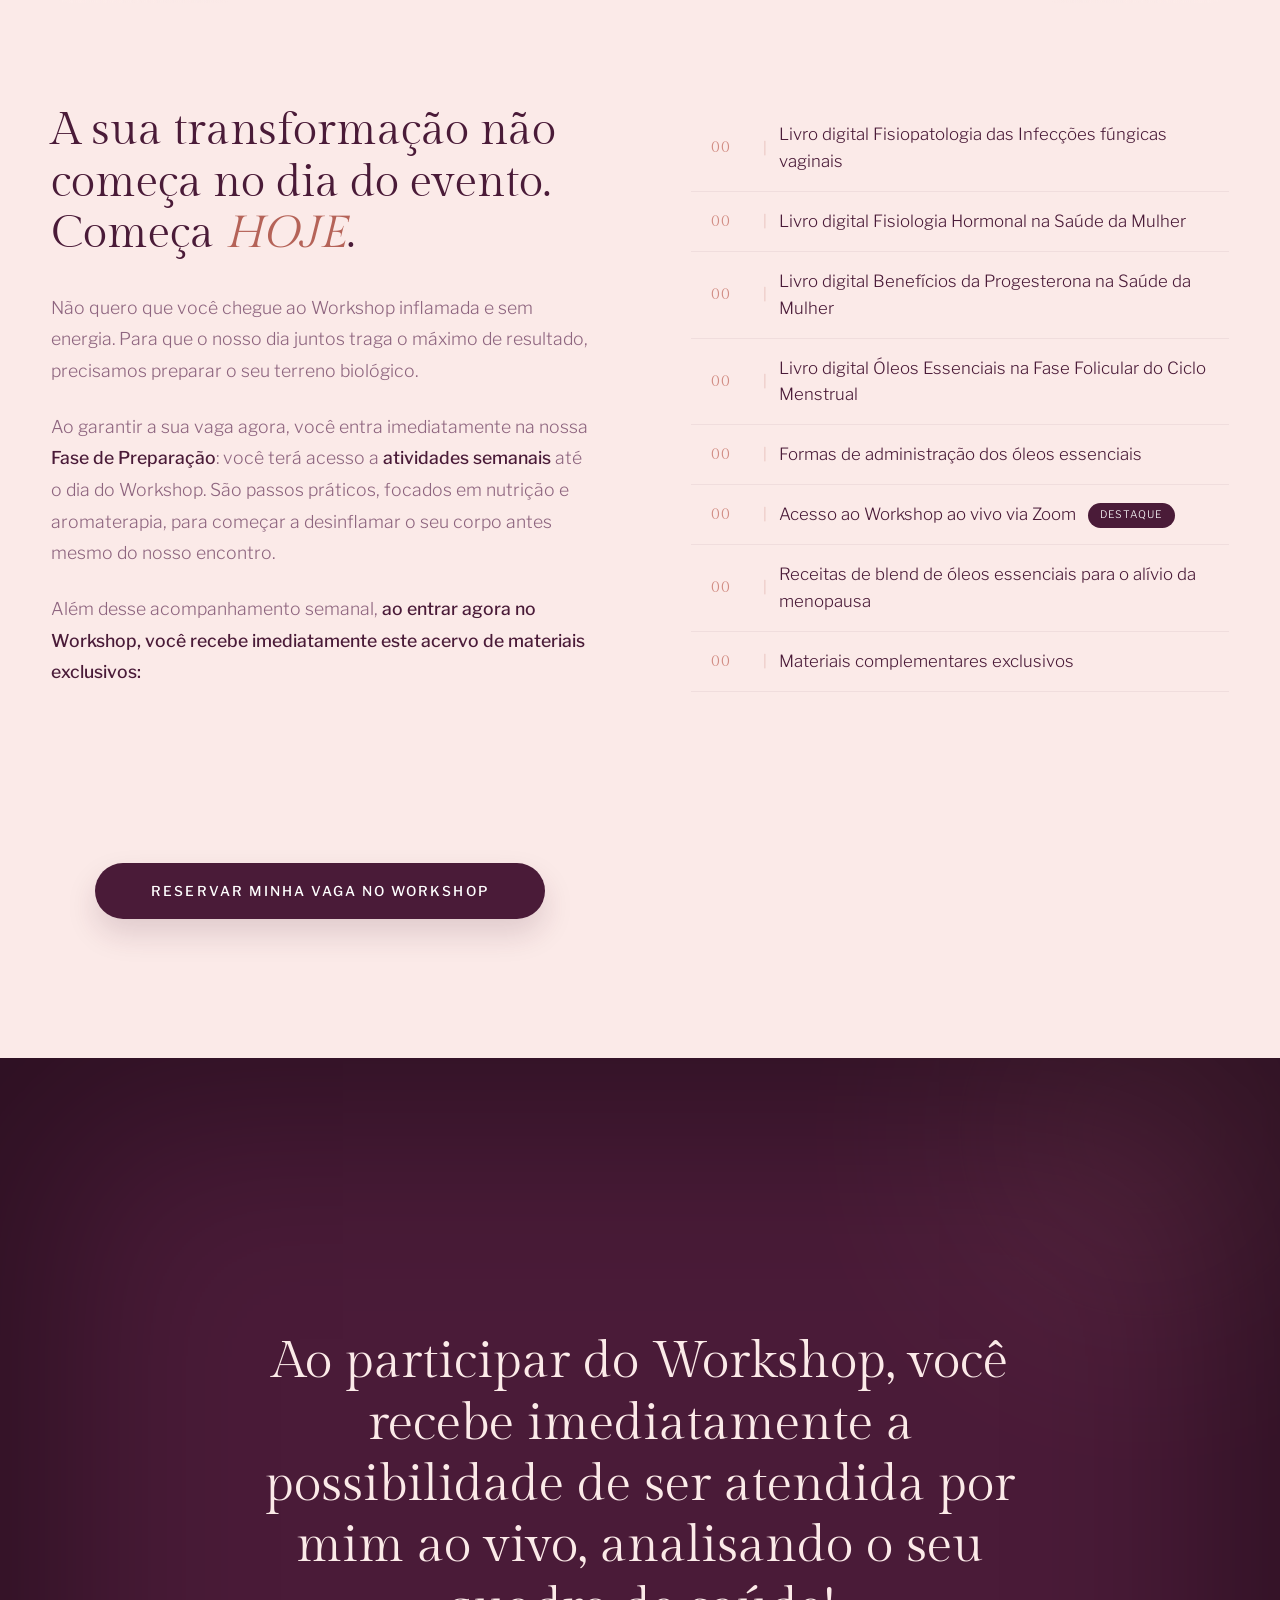
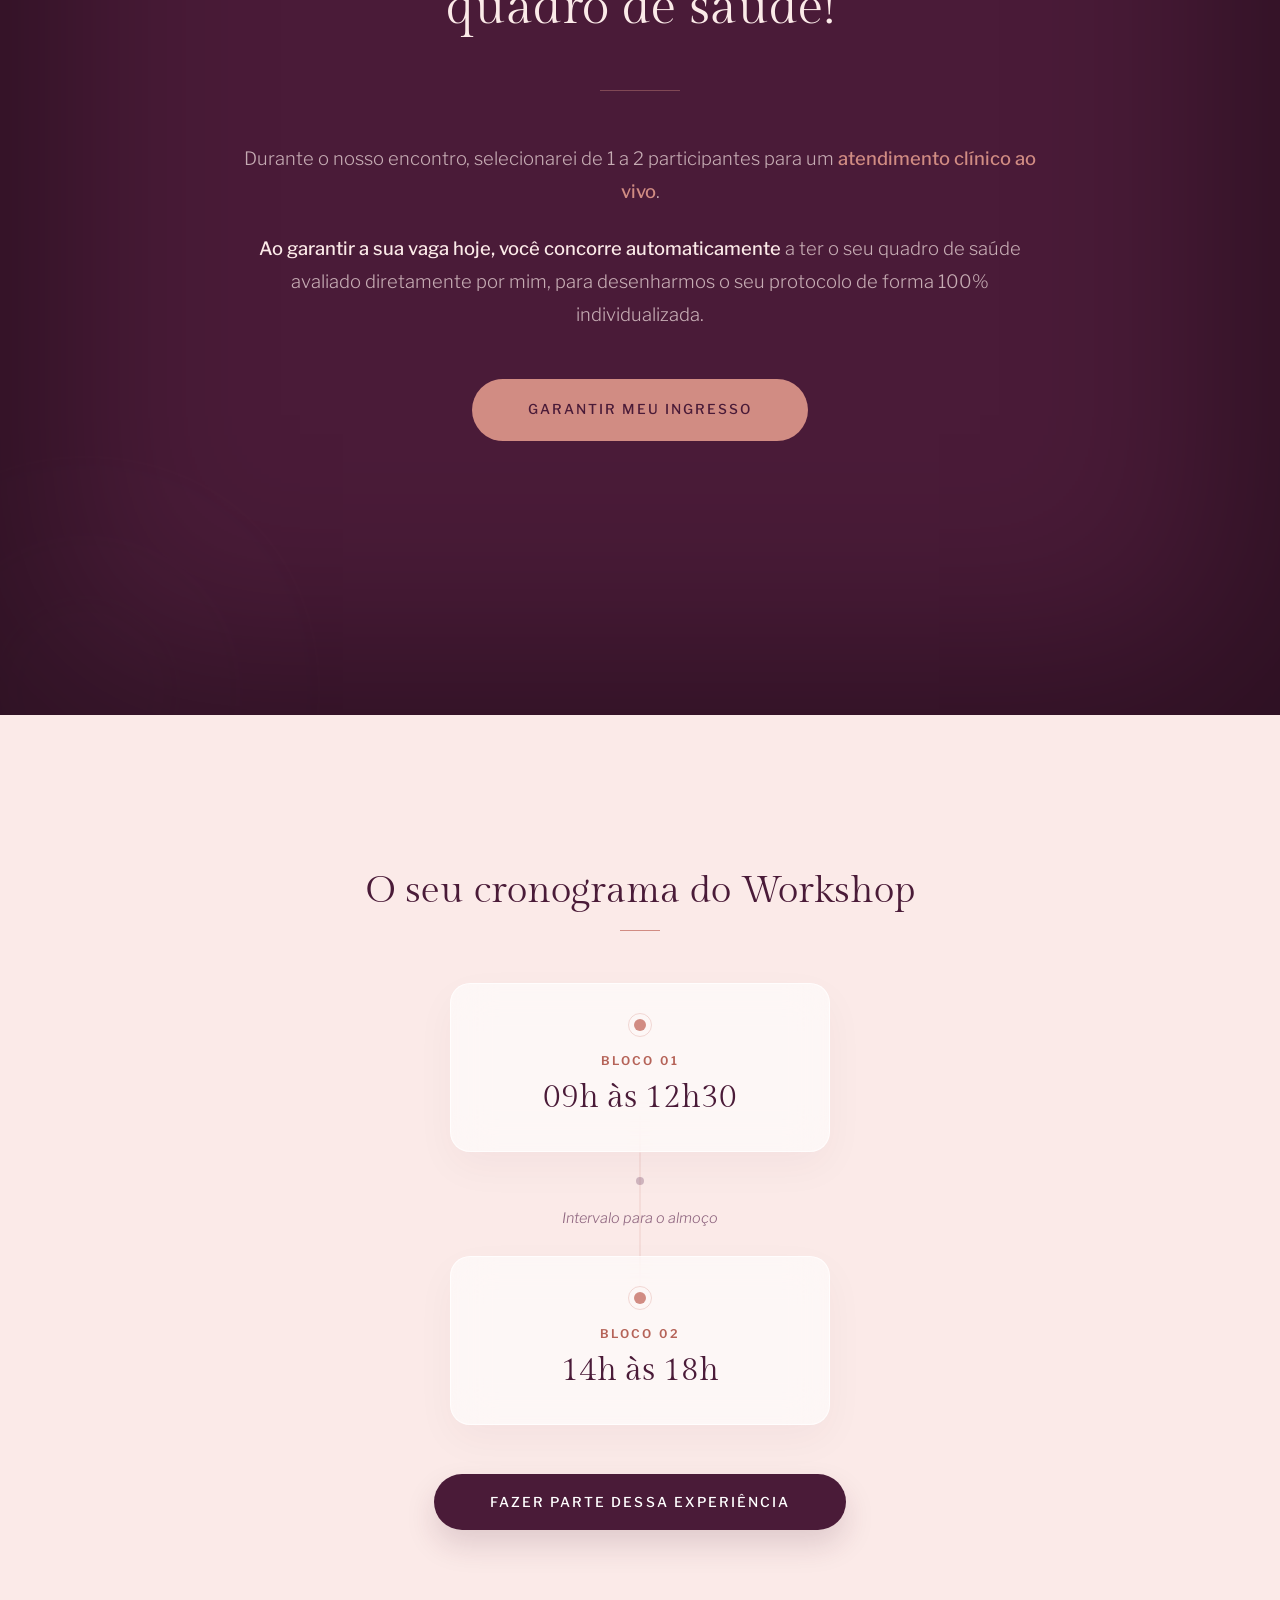
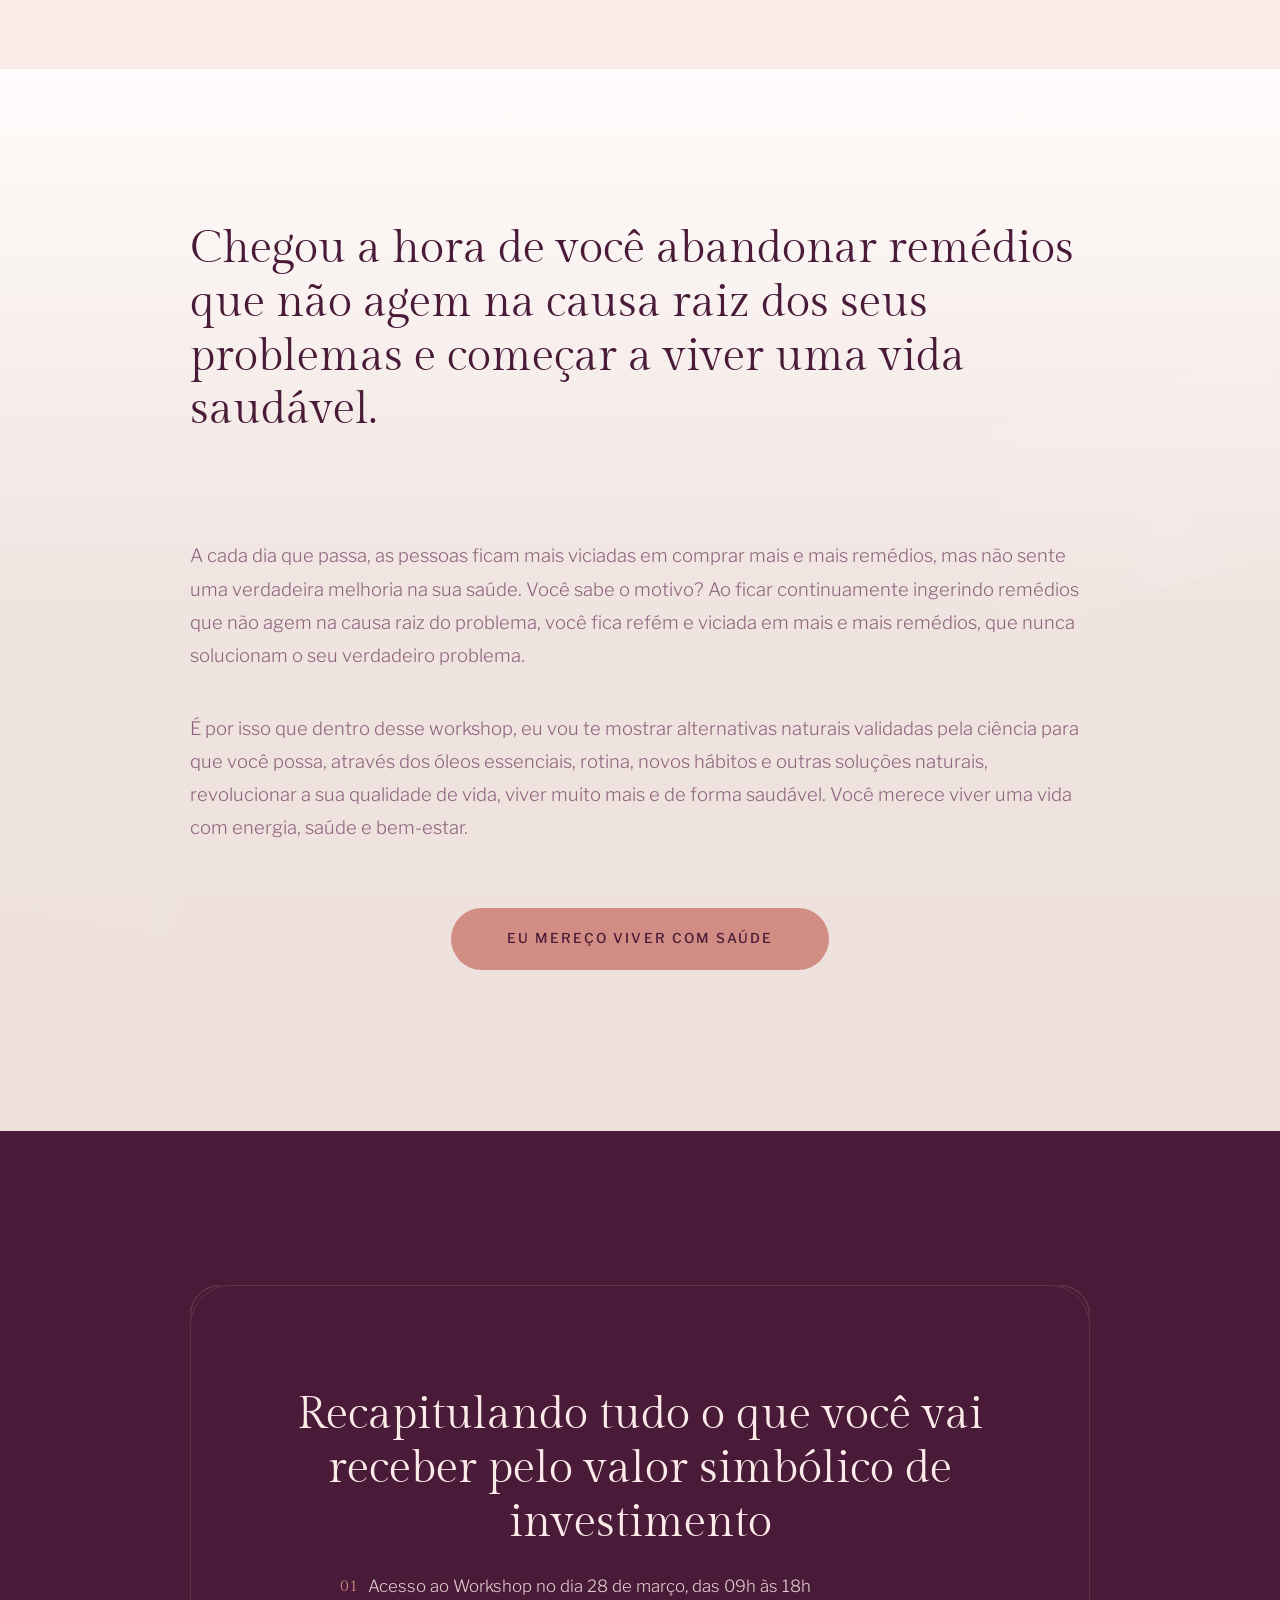
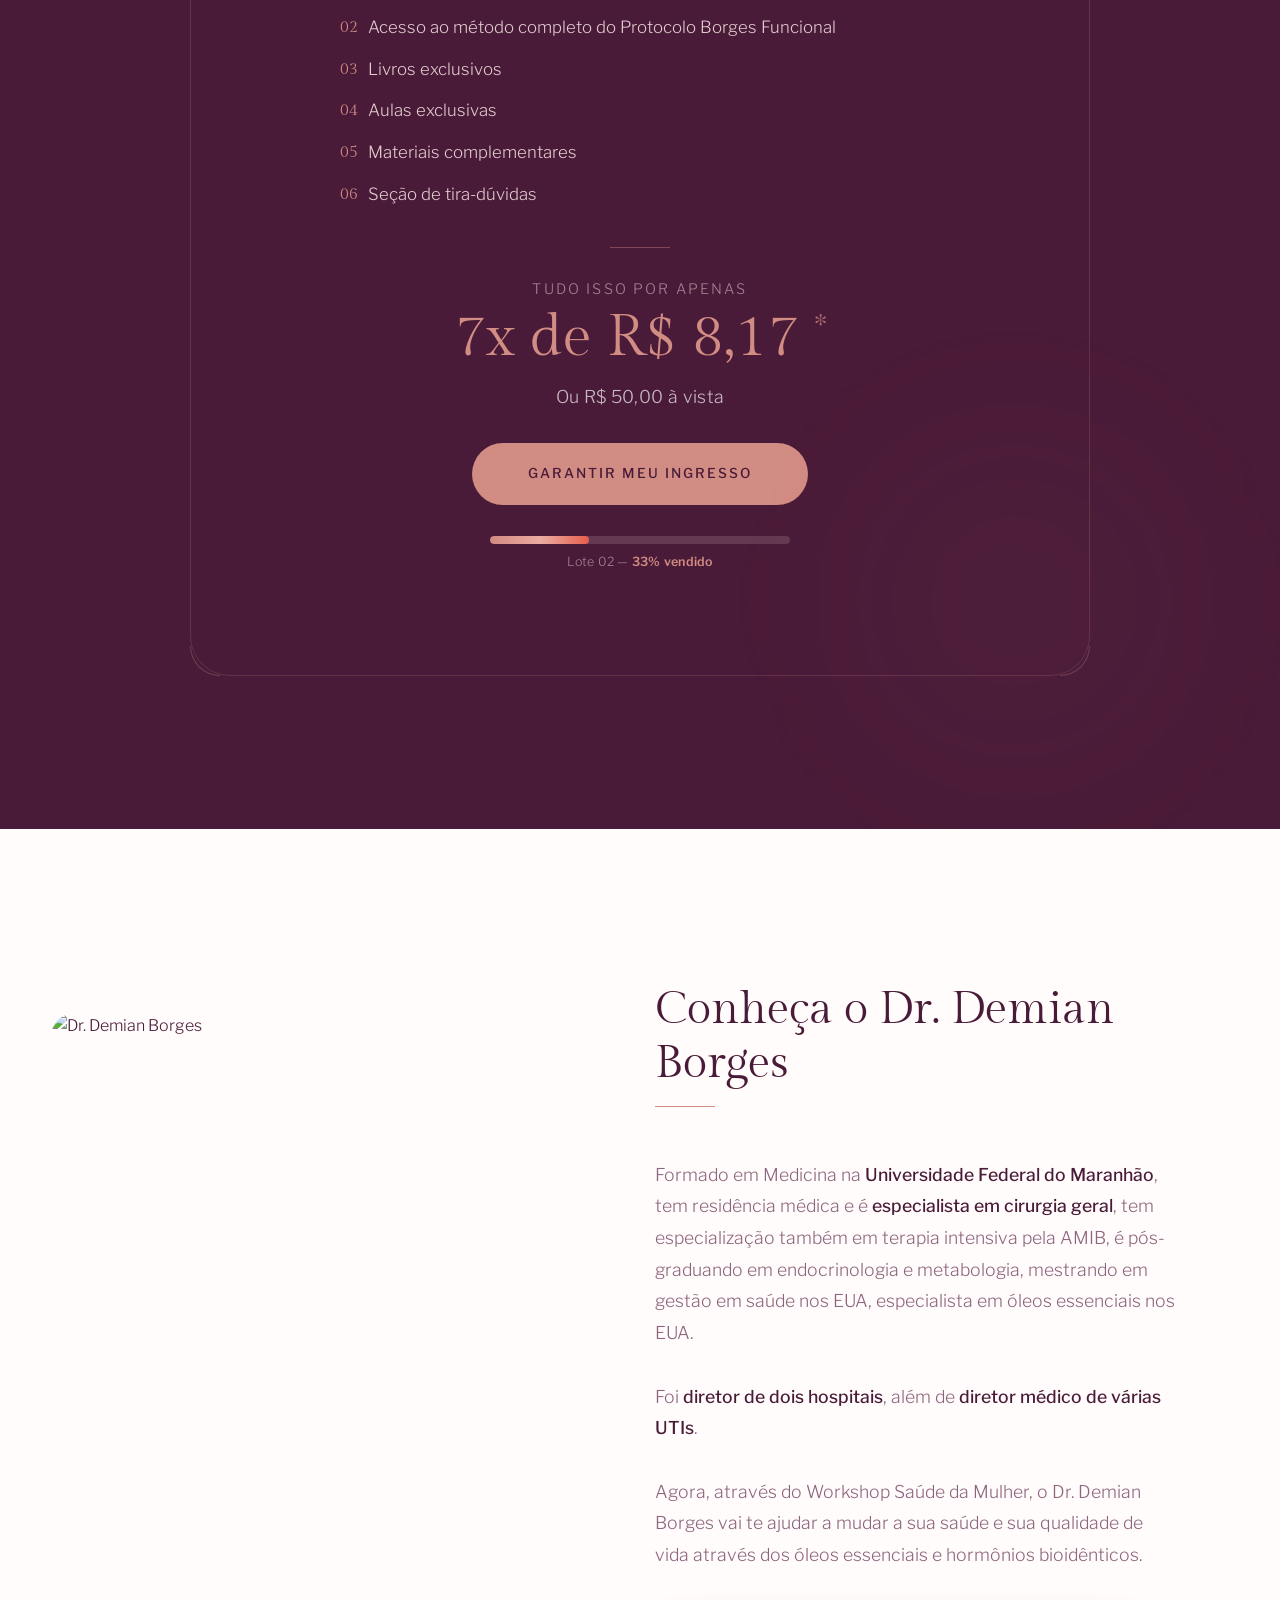
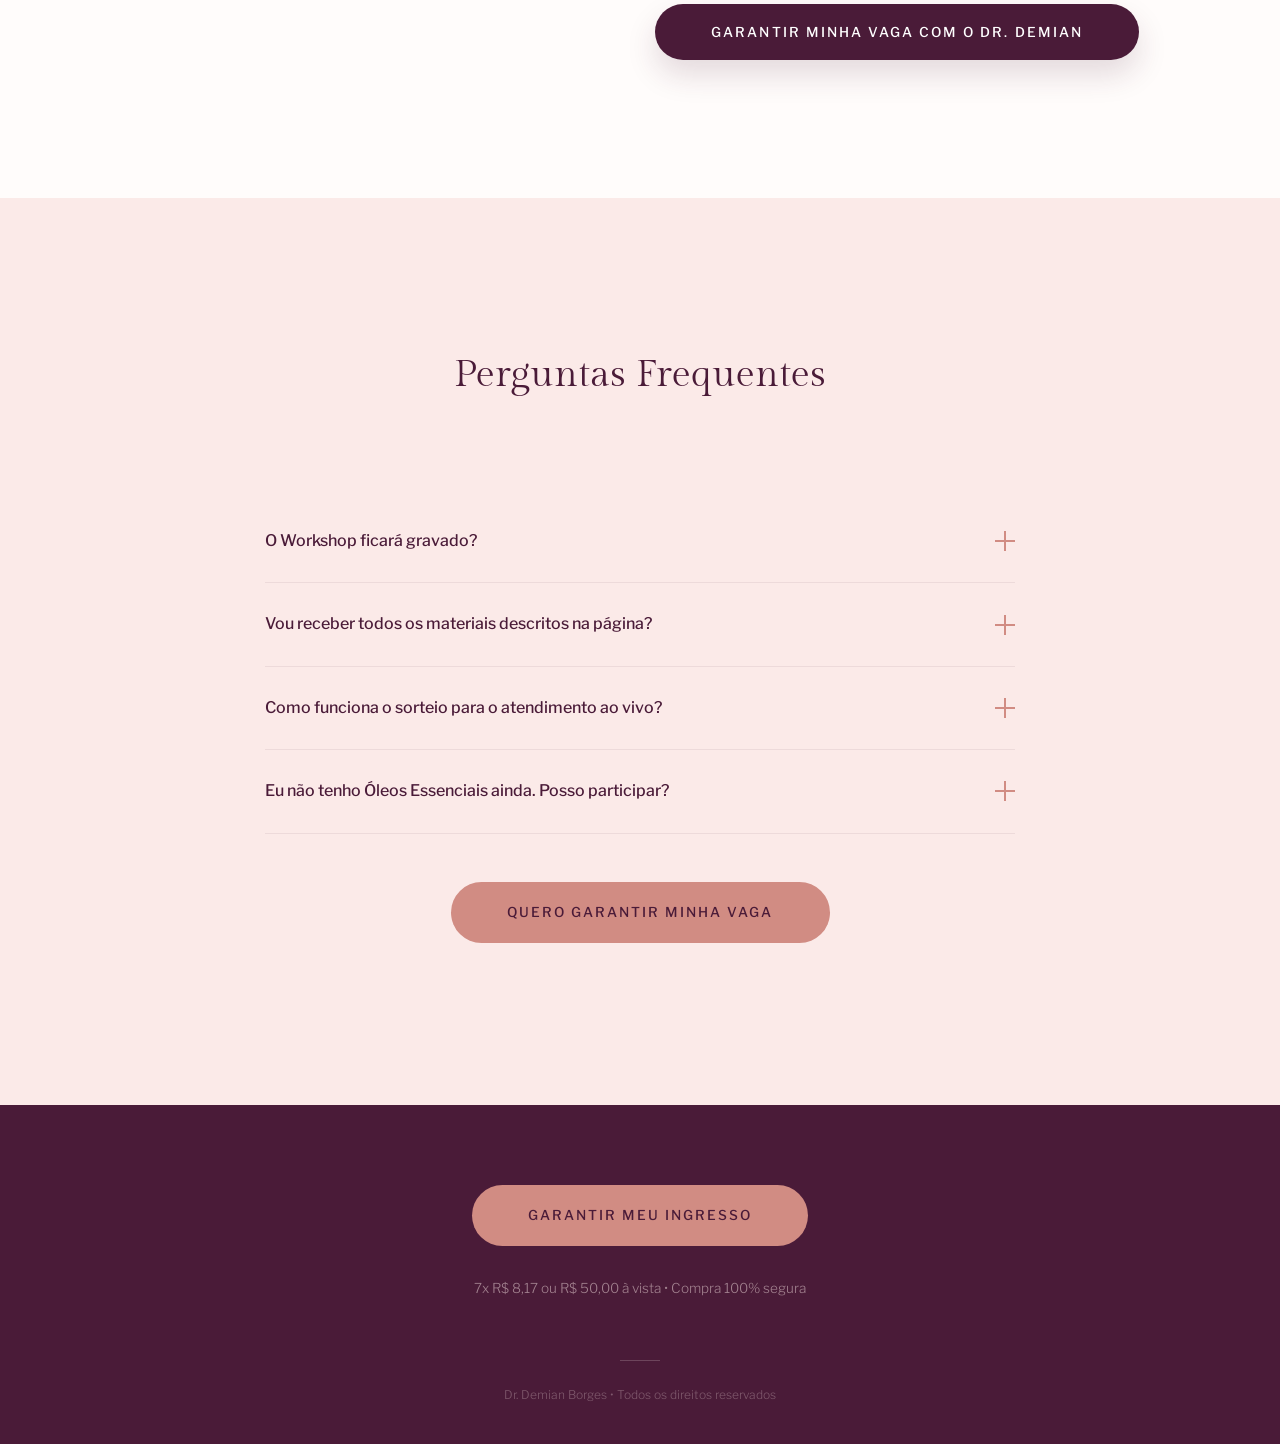
==== commit 5116bf35: "Atualiza oferta: Lote 02, 7x R$8,17 / R$50 à vista, barra dinâmica 33→99% - Preço: 7x de R$ 8,17 ou " ====
--- a/longevidade-feminina/index.html
+++ b/longevidade-feminina/index.html
@@ -20,6 +20,22 @@
     <link rel="stylesheet" href="style.css">
     <link rel="stylesheet" href="https://cdnjs.cloudflare.com/ajax/libs/aos/2.3.4/aos.css">
     <link rel="stylesheet" href="https://cdn.jsdelivr.net/npm/intl-tel-input@24.6.0/build/css/intlTelInput.css">
+
+    <!-- Meta Pixel -->
+    <script>
+    !function(f,b,e,v,n,t,s)
+    {if(f.fbq)return;n=f.fbq=function(){n.callMethod?
+    n.callMethod.apply(n,arguments):n.queue.push(arguments)};
+    if(!f._fbq)f._fbq=n;n.push=n;n.loaded=!0;n.version='2.0';
+    n.queue=[];t=b.createElement(e);t.async=!0;
+    t.src=v;s=b.getElementsByTagName(e)[0];
+    s.parentNode.insertBefore(t,s)}(window, document,'script',
+    'https://connect.facebook.net/en_US/fbevents.js');
+    fbq('init', '738966624417507');
+    fbq('track', 'PageView');
+    </script>
+    <noscript><img height="1" width="1" style="display:none"
+    src="https://www.facebook.com/tr?id=738966624417507&ev=PageView&noscript=1"/></noscript>
 
     <!-- Lenis & GSAP -->
     <script src="https://unpkg.com/@studio-freight/lenis@1.0.35/dist/lenis.min.js"></script>
@@ -63,15 +79,15 @@
                     </p>
 
                     <div class="hero-action fade-up">
-                        <a href="#section-9" class="btn-primary">
+                        <a href="#oferta" class="btn-primary">
                             <span class="btn-text">Garantir meu ingresso</span>
                         </a>
                         <div class="action-notes">
                             <div class="urgency-bar-wrapper">
                                 <div class="urgency-bar">
-                                    <div class="urgency-bar-fill" style="--fill: 60%"></div>
+                                    <div class="urgency-bar-fill" style="--fill: 33%"></div>
                                 </div>
-                                <span class="urgency-label">Lote 01 — <strong>60% vendido</strong></span>
+                                <span class="urgency-label">Lote 02 — <strong>33% vendido</strong></span>
                             </div>
                             <span class="note secure">🔒 Compra 100% segura</span>
                         </div>
@@ -235,7 +251,7 @@
                 </div>
                 <!-- CTA Secao 2 -->
                 <div class="methodology-cta" data-aos="fade-up" style="margin-top: 4rem; text-align: center;">
-                    <a href="#section-9" class="btn-primary">
+                    <a href="#oferta" class="btn-primary">
                         <span class="btn-text">Quero resgatar minha saúde</span>
                     </a>
                 </div>
@@ -290,7 +306,7 @@
                 </div>
 
                 <div class="methodology-cta" data-aos="fade-up" data-aos-delay="450">
-                    <a href="#section-9" class="btn-primary">
+                    <a href="#oferta" class="btn-primary">
                         <span class="btn-text">Garantir meu ingresso</span>
                     </a>
                 </div>
@@ -372,7 +388,7 @@
                 </div>
                 <!-- CTA Secao 4 -->
                 <div class="prep-cta" data-aos="fade-up" style="margin-top: 4rem; text-align: center;">
-                    <a href="#section-9" class="btn-primary">
+                    <a href="#oferta" class="btn-primary">
                         <span class="btn-text">Reservar minha vaga no Workshop</span>
                     </a>
                 </div>
@@ -402,7 +418,7 @@
                 </p>
 
                 <div class="clinical-cta" data-aos="fade-up" data-aos-delay="400">
-                    <a href="#section-9" class="btn-inverse">
+                    <a href="#oferta" class="btn-inverse">
                         <span class="btn-text">Garantir meu ingresso</span>
                     </a>
                 </div>
@@ -437,7 +453,7 @@
                 </div>
                 <!-- CTA Secao 6 -->
                 <div class="experience-cta" data-aos="fade-up" style="margin-top: 4rem; text-align: center;">
-                    <a href="#section-9" class="btn-primary">
+                    <a href="#oferta" class="btn-primary">
                         <span class="btn-text">Fazer parte dessa experiência</span>
                     </a>
                 </div>
@@ -474,7 +490,7 @@
                 </div>
                 <!-- CTA Secao 7 -->
                 <div class="rupture-cta" data-aos="fade-up" style="margin-top: 4rem; text-align: center;">
-                    <a href="#section-9" class="btn-inverse">
+                    <a href="#oferta" class="btn-inverse">
                         <span class="btn-text">Eu mereço viver com saúde</span>
                     </a>
                 </div>
@@ -492,7 +508,7 @@
                     <div class="frame-corner bottom-left"></div>
                     <div class="frame-corner bottom-right"></div>
 
-                    <h2 class="offer-title">Recapitulando tudo o que você vai receber pelo valor simbólico de
+                    <h2 class="offer-title" id="oferta">Recapitulando tudo o que você vai receber pelo valor simbólico de
                         investimento
                     </h2>
 
@@ -524,7 +540,8 @@
 
                     <div class="offer-price-wrapper" data-aos="fade-up" data-aos-delay="800">
                         <span class="price-label">Tudo isso por apenas</span>
-                        <div class="price-value">R$ 47,00</div>
+                        <div class="price-value">7x de R$ 8,17 <span class="price-alt">*</span></div>
+                        <span class="price-cash">Ou R$ 50,00 à vista</span>
                     </div>
 
                     <div class="offer-cta" data-aos="fade-up" data-aos-delay="100">
@@ -534,9 +551,9 @@
                         </a>
                         <div class="urgency-bar-wrapper urgency-bar-offer">
                             <div class="urgency-bar">
-                                <div class="urgency-bar-fill" style="--fill: 60%"></div>
-                            </div>
-                            <span class="urgency-label">Lote 01 — <strong>60% vendido</strong></span>
+                                <div class="urgency-bar-fill" style="--fill: 33%"></div>
+                            </div>
+                            <span class="urgency-label">Lote 02 — <strong>33% vendido</strong></span>
                         </div>
                     </div>
                 </div>
@@ -585,7 +602,7 @@
                             </p>
                             <!-- CTA Secao 10 -->
                             <div class="author-cta" data-aos="fade-up" style="margin-top: 3rem;">
-                                <a href="#section-9" class="btn-primary">
+                                <a href="#oferta" class="btn-primary">
                                     <span class="btn-text">Garantir minha vaga com o Dr. Demian</span>
                                 </a>
                             </div>
@@ -676,7 +693,7 @@
                 </div>
                 <!-- CTA Secao 11 -->
                 <div class="faq-cta" data-aos="fade-up" style="margin-top: 3rem; text-align: center;">
-                    <a href="#section-9" class="btn-inverse">
+                    <a href="#oferta" class="btn-inverse">
                         <span class="btn-text">Quero garantir minha vaga</span>
                     </a>
                 </div>
@@ -688,12 +705,12 @@
     <!-- Footer / Final CTA -->
     <footer class="site-footer">
         <div class="footer-container">
-            <a href="#section-9" class="btn-inverse btn-large btn-final" data-aos="fade-up">
+            <a href="#oferta" class="btn-inverse btn-large btn-final" data-aos="fade-up">
                 <span class="btn-text">Garantir meu ingresso</span>
             </a>
 
             <div class="footer-note" data-aos="fade-up" data-aos-delay="100">
-                <span class="note-price">R$ 47,00</span> • <span class="note-secure">Compra 100% segura</span>
+                <span class="note-price">7x R$ 8,17 ou R$ 50,00 à vista</span> • <span class="note-secure">Compra 100% segura</span>
             </div>
 
             <div class="footer-bottom">
--- a/longevidade-feminina/style.css
+++ b/longevidade-feminina/style.css
@@ -826,9 +826,24 @@
 
 .price-value {
     font-family: var(--font-heading);
-    font-size: clamp(3rem, 5vw, 5rem);
+    font-size: clamp(2.5rem, 4.5vw, 4.5rem);
     color: #d18c83;
     line-height: 1;
+}
+
+.price-alt {
+    font-size: 0.5em;
+    vertical-align: super;
+    opacity: 0.7;
+}
+
+.price-cash {
+    display: block;
+    font-family: var(--font-body);
+    font-size: 1.1rem;
+    color: rgba(255, 255, 255, 0.7);
+    margin-top: 0.5rem;
+    letter-spacing: 0.02em;
 }
 
 .btn-breathing {
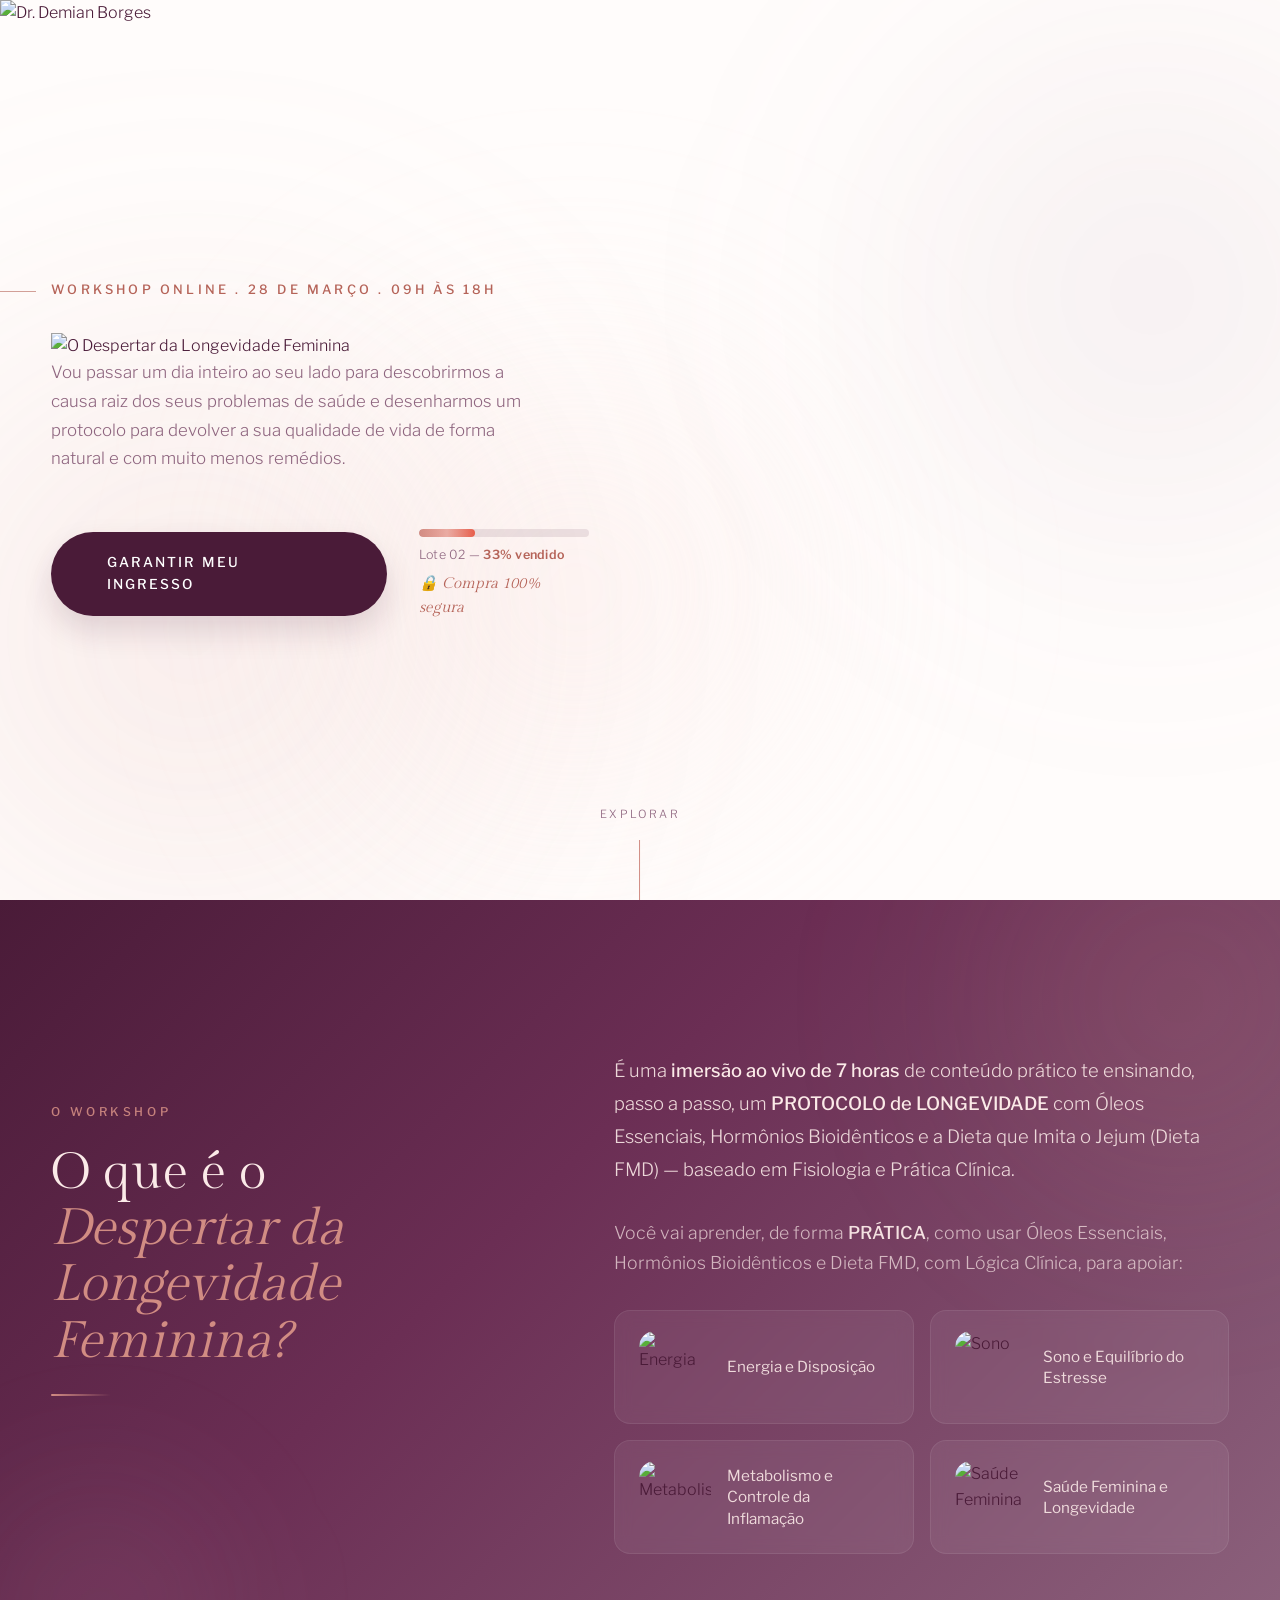
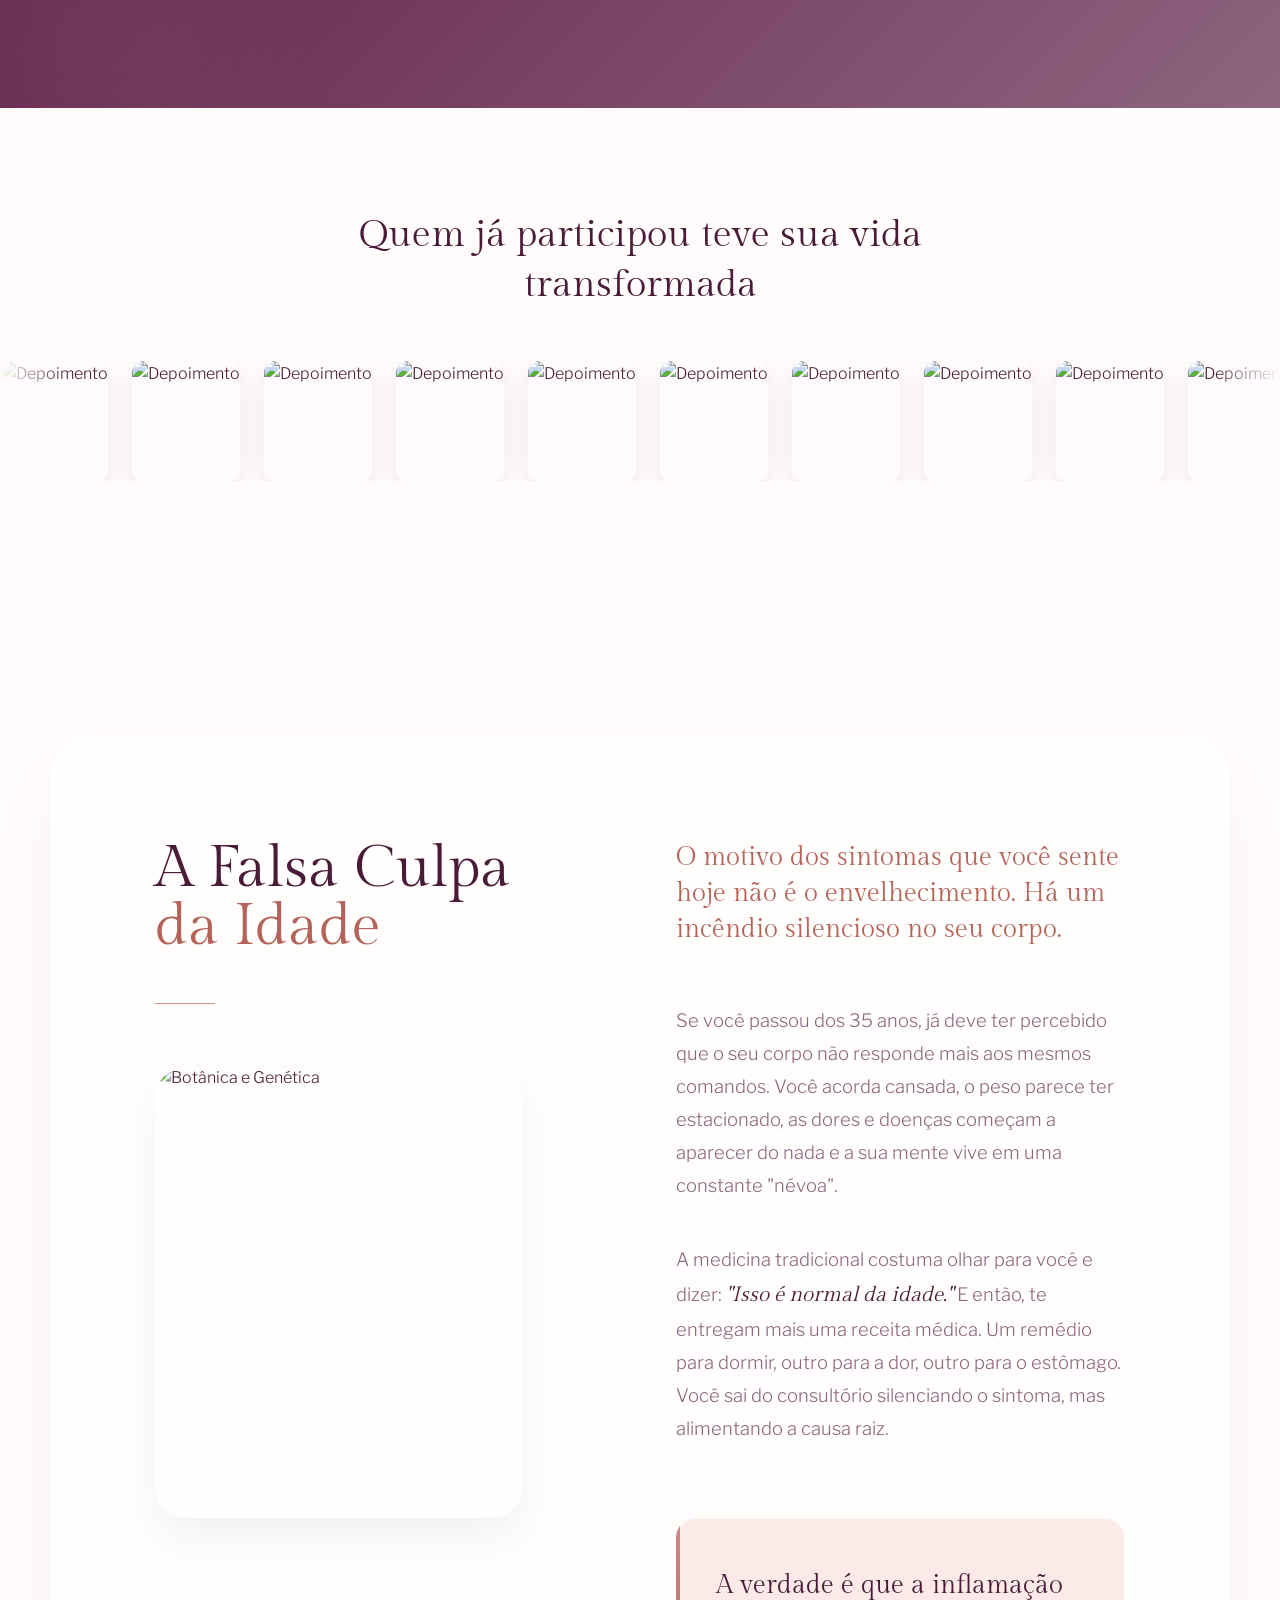
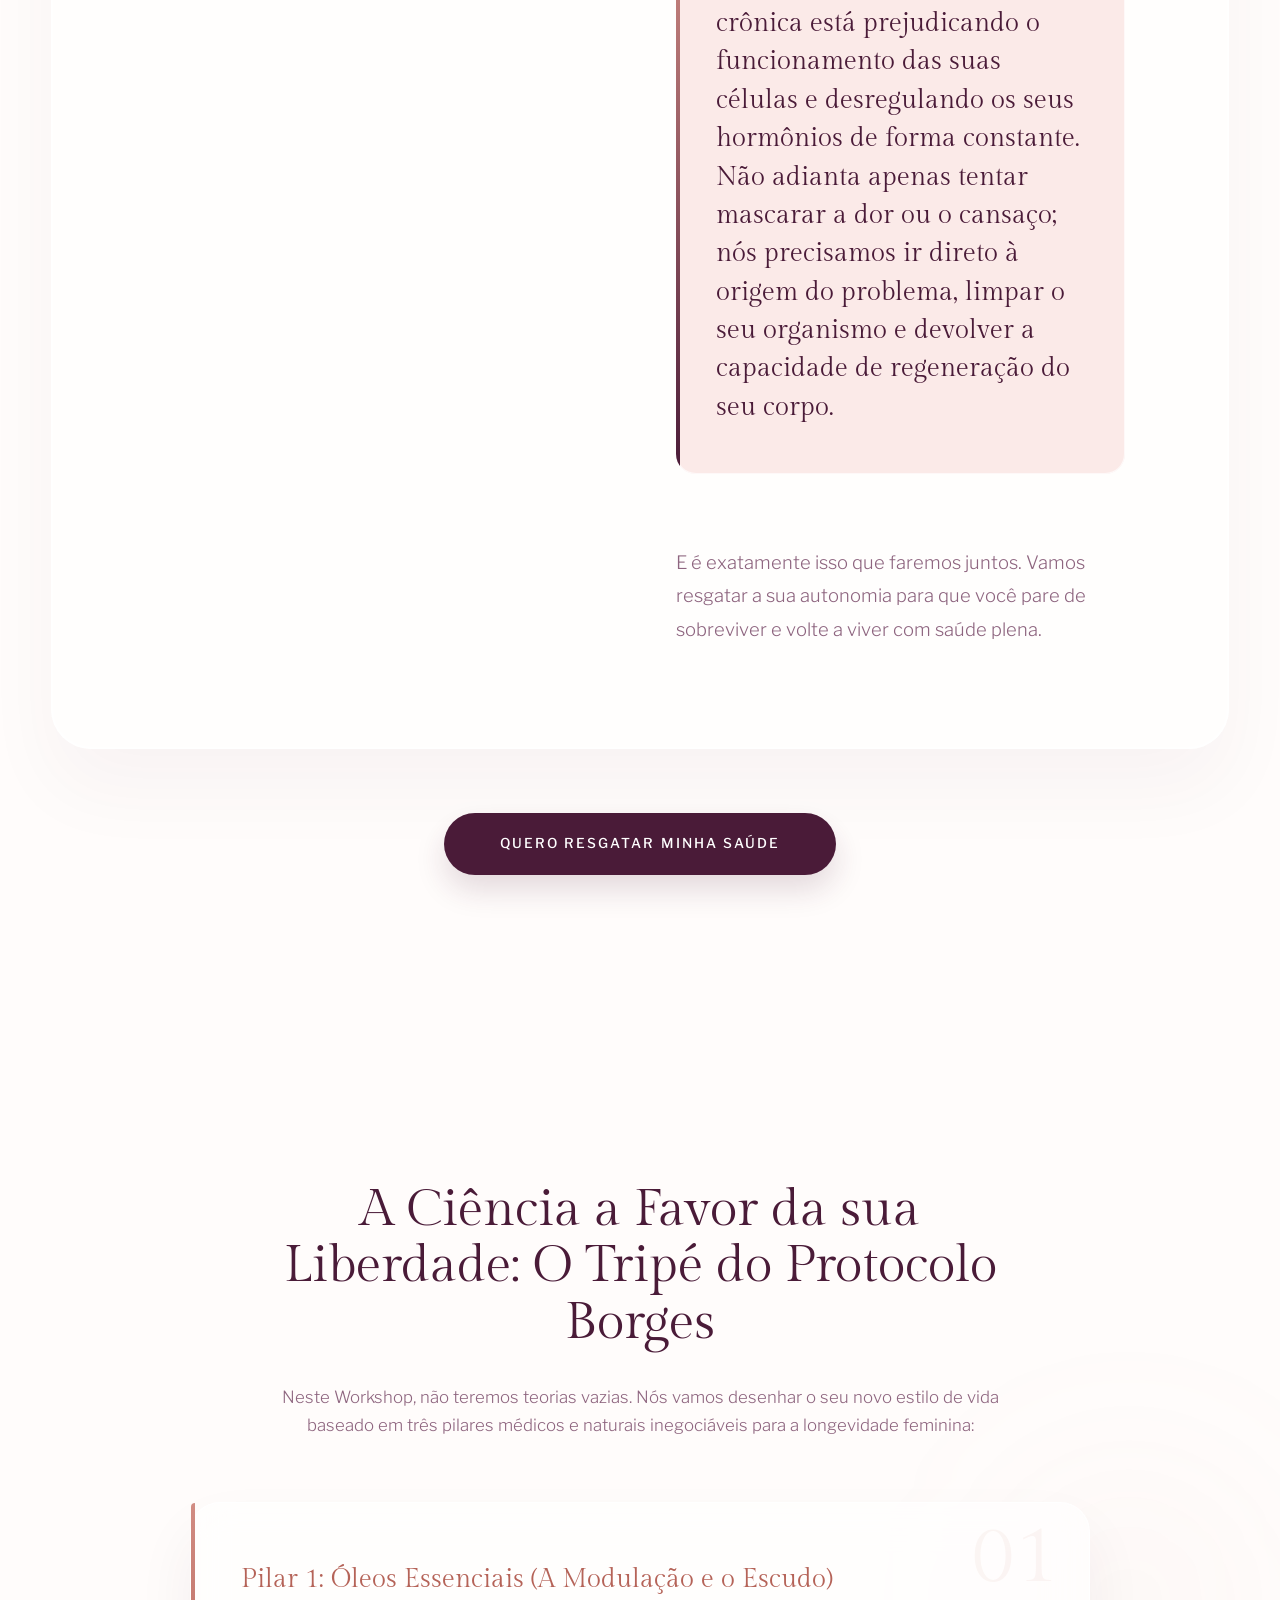
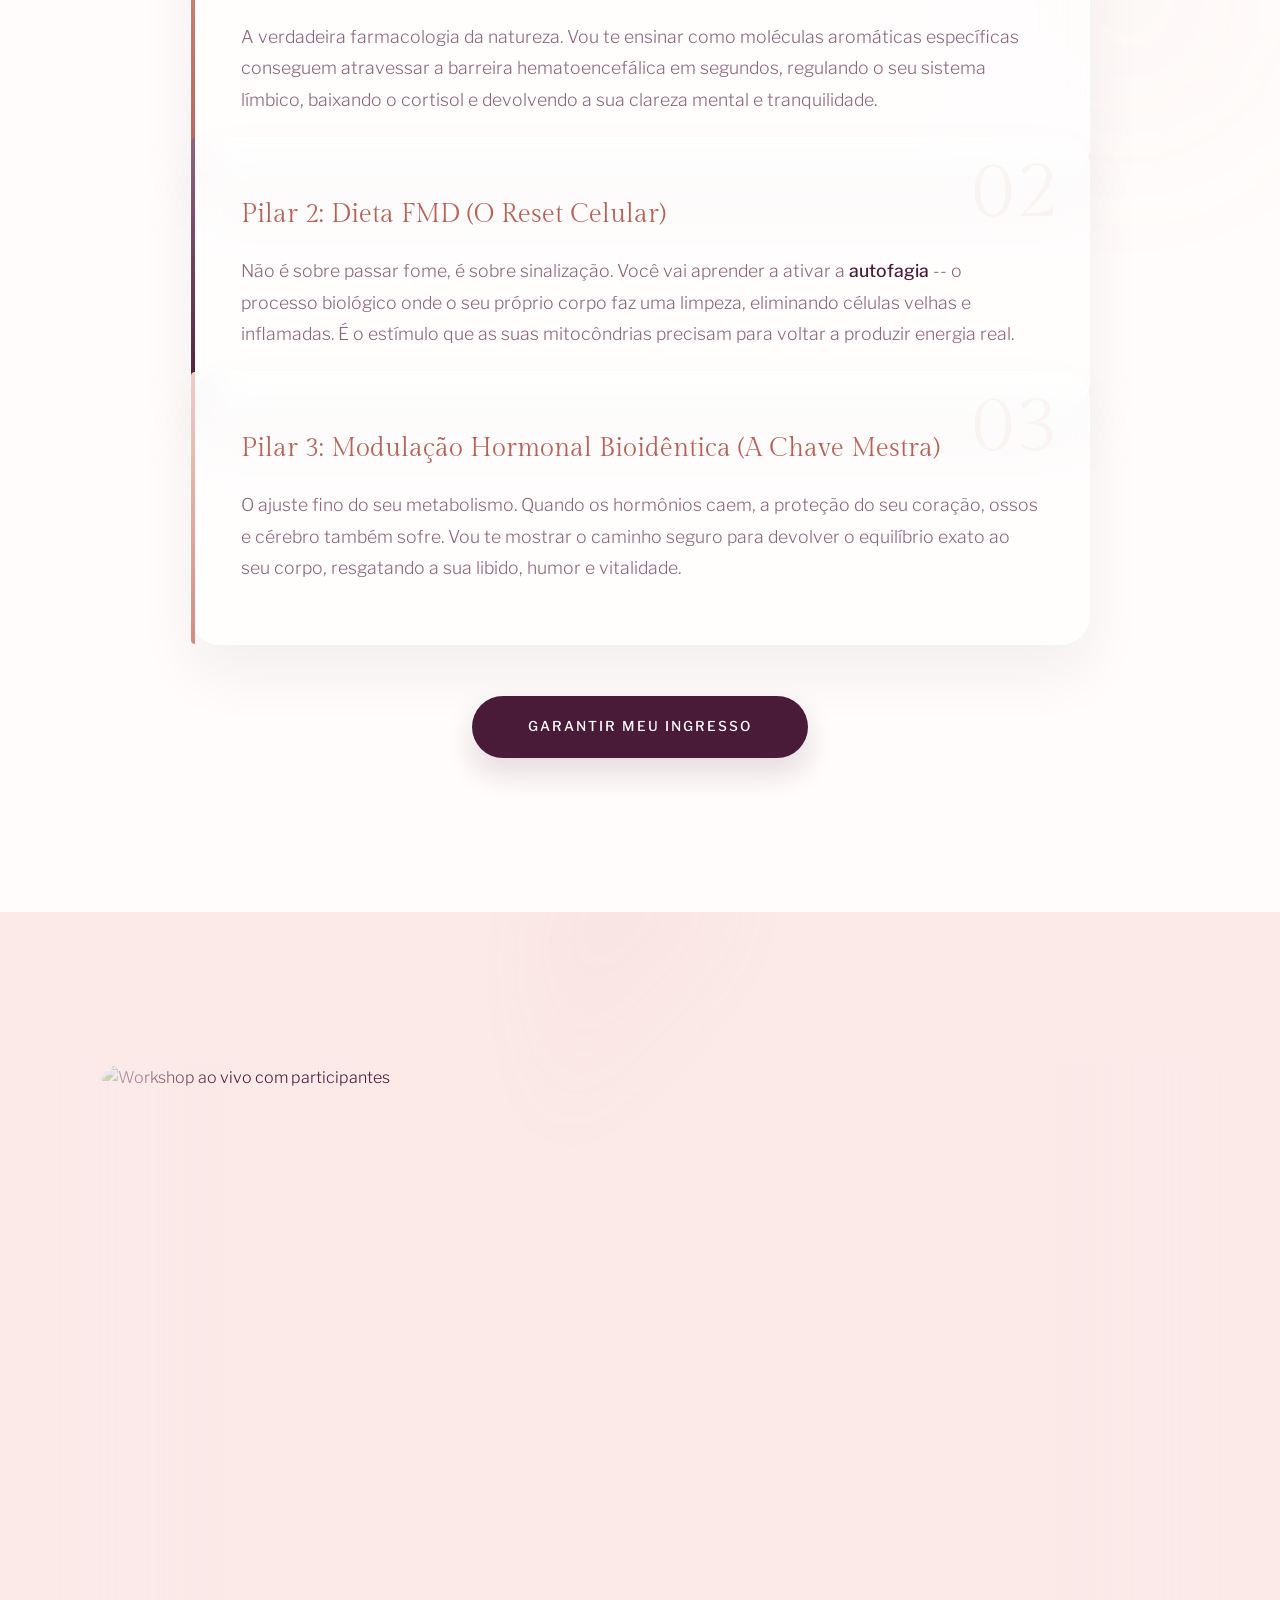
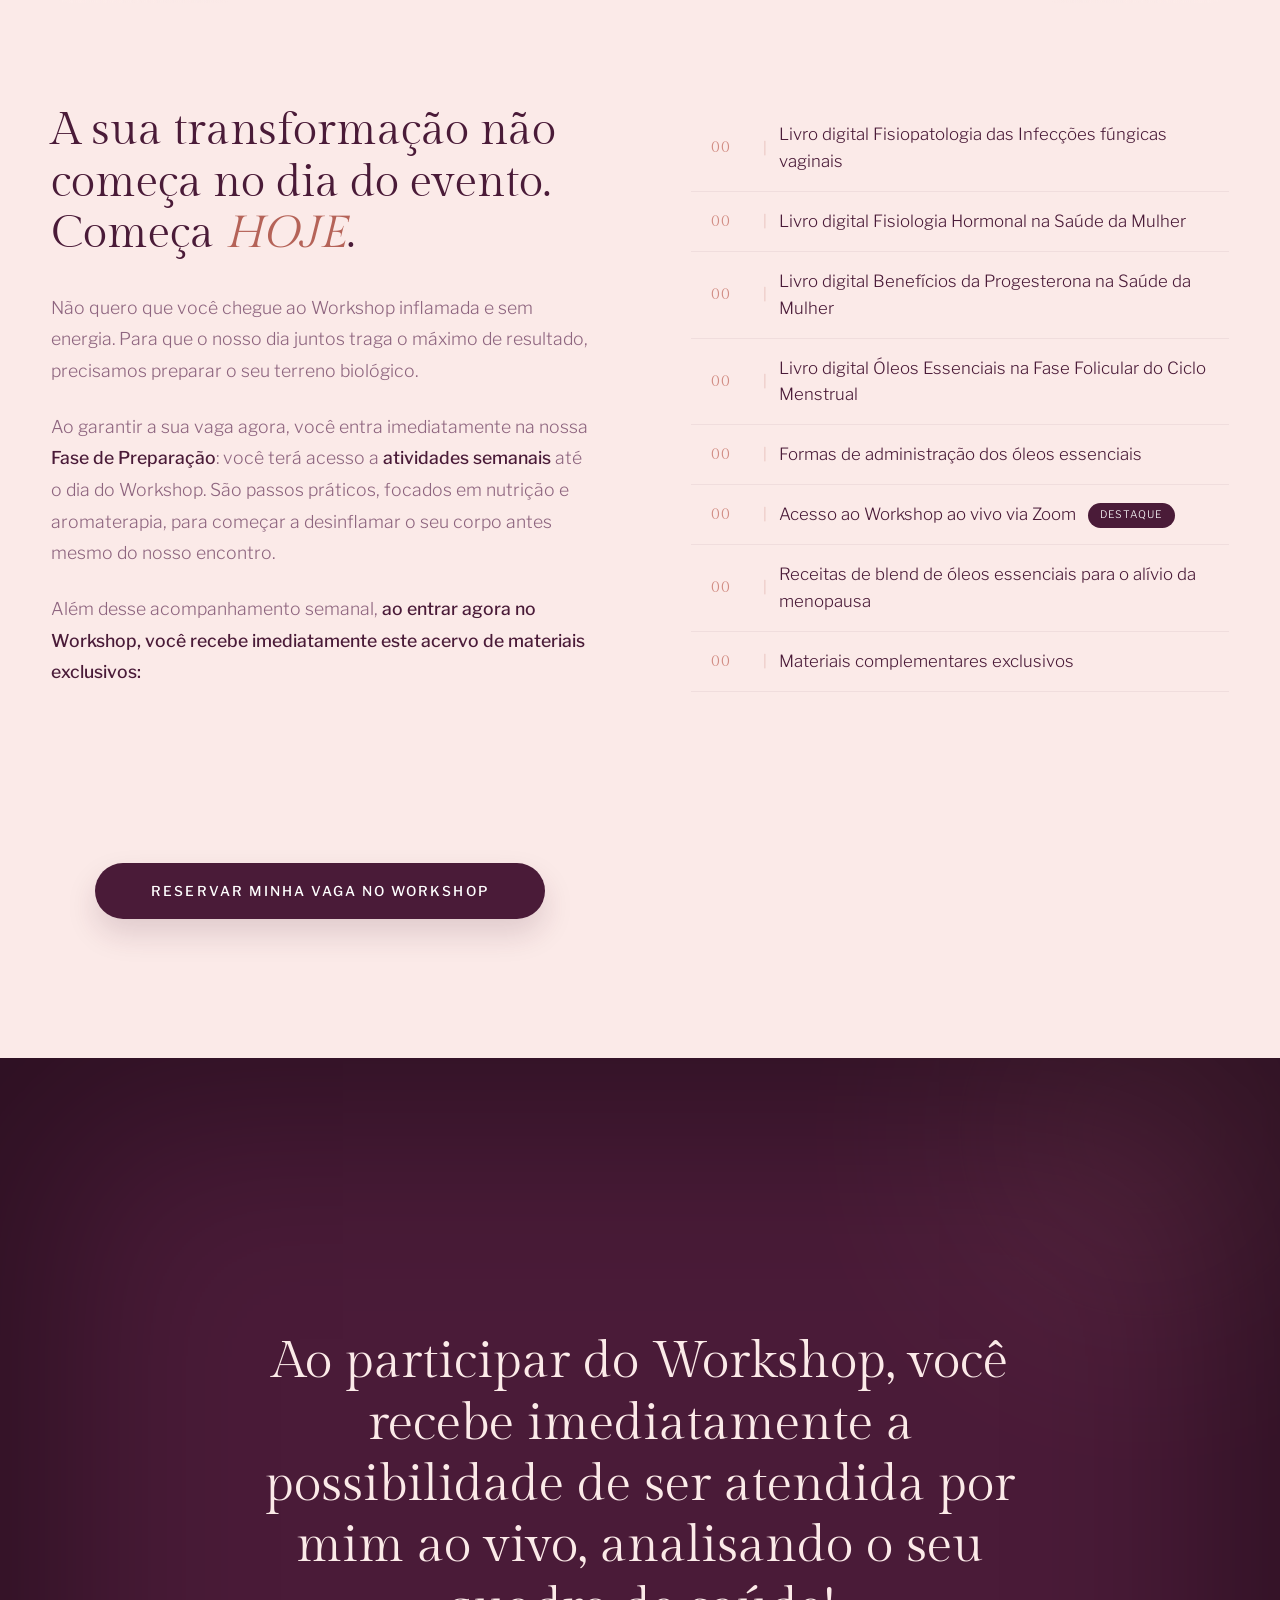
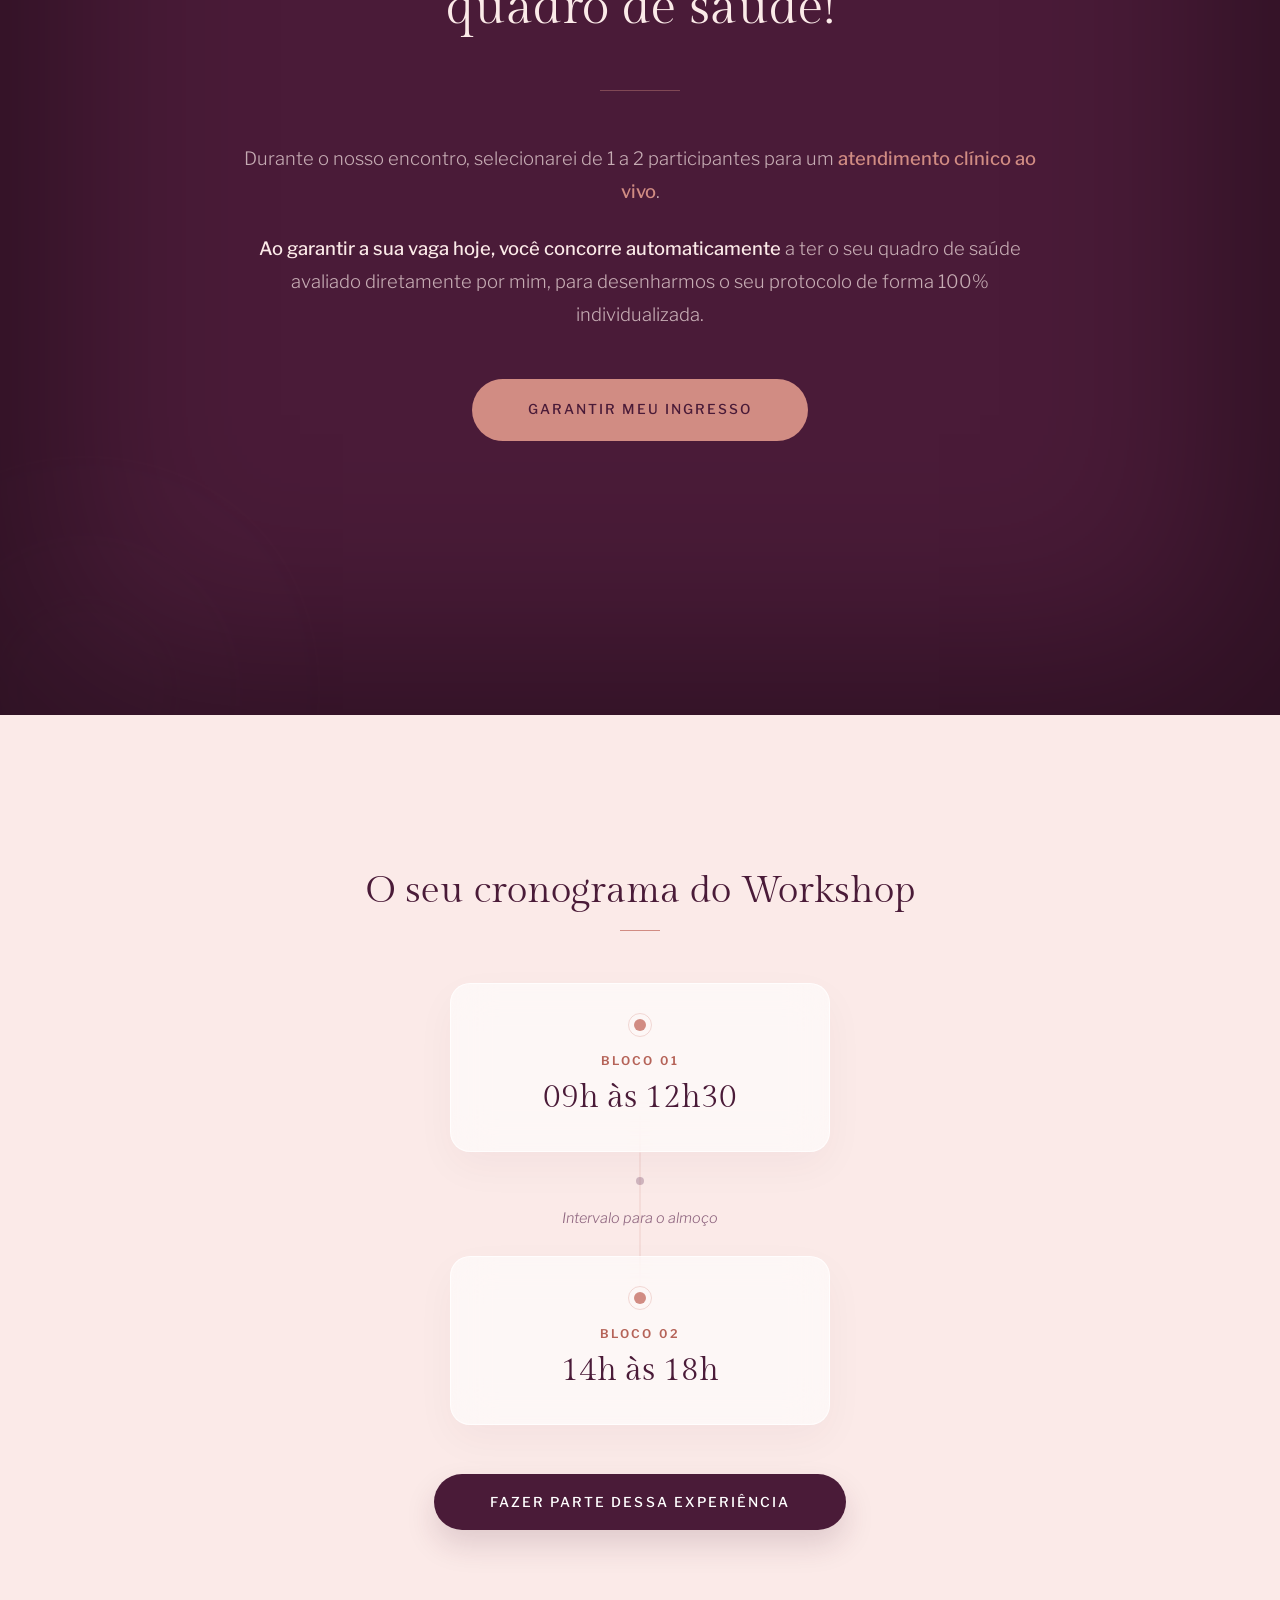
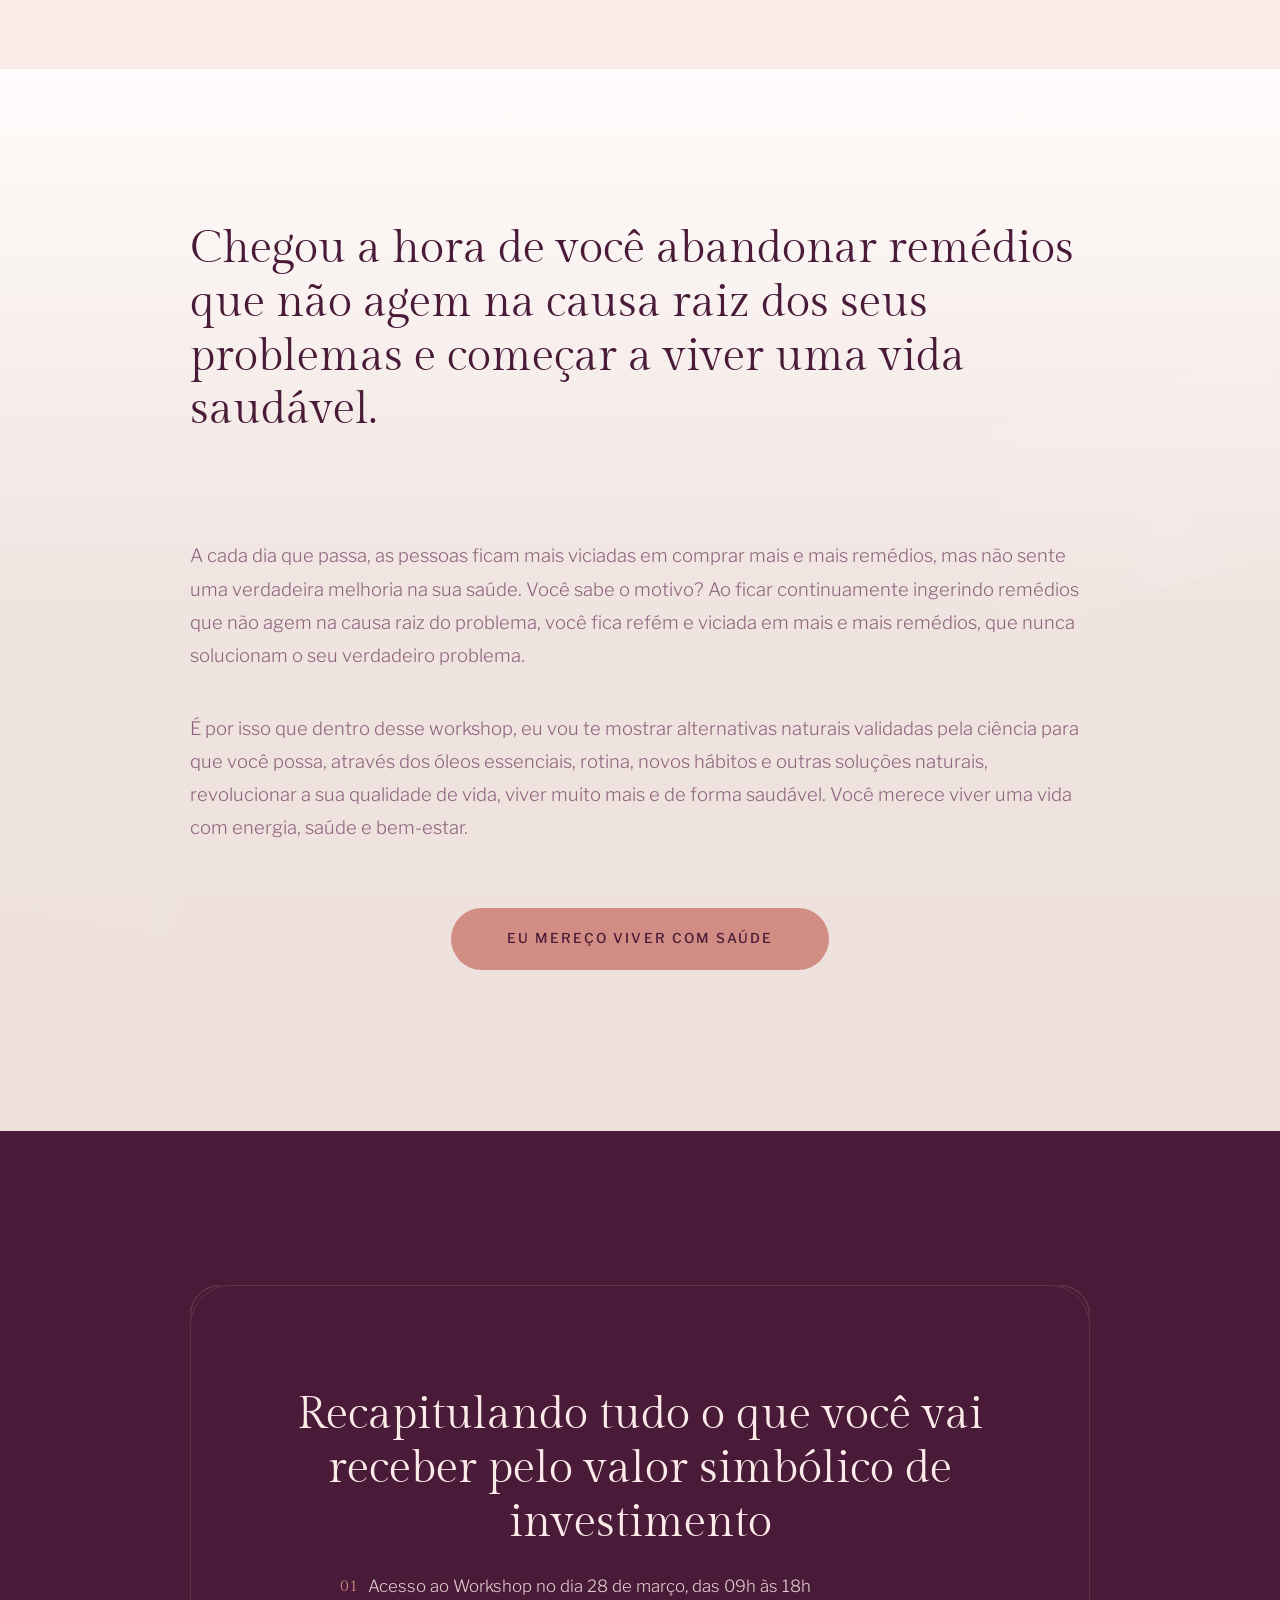
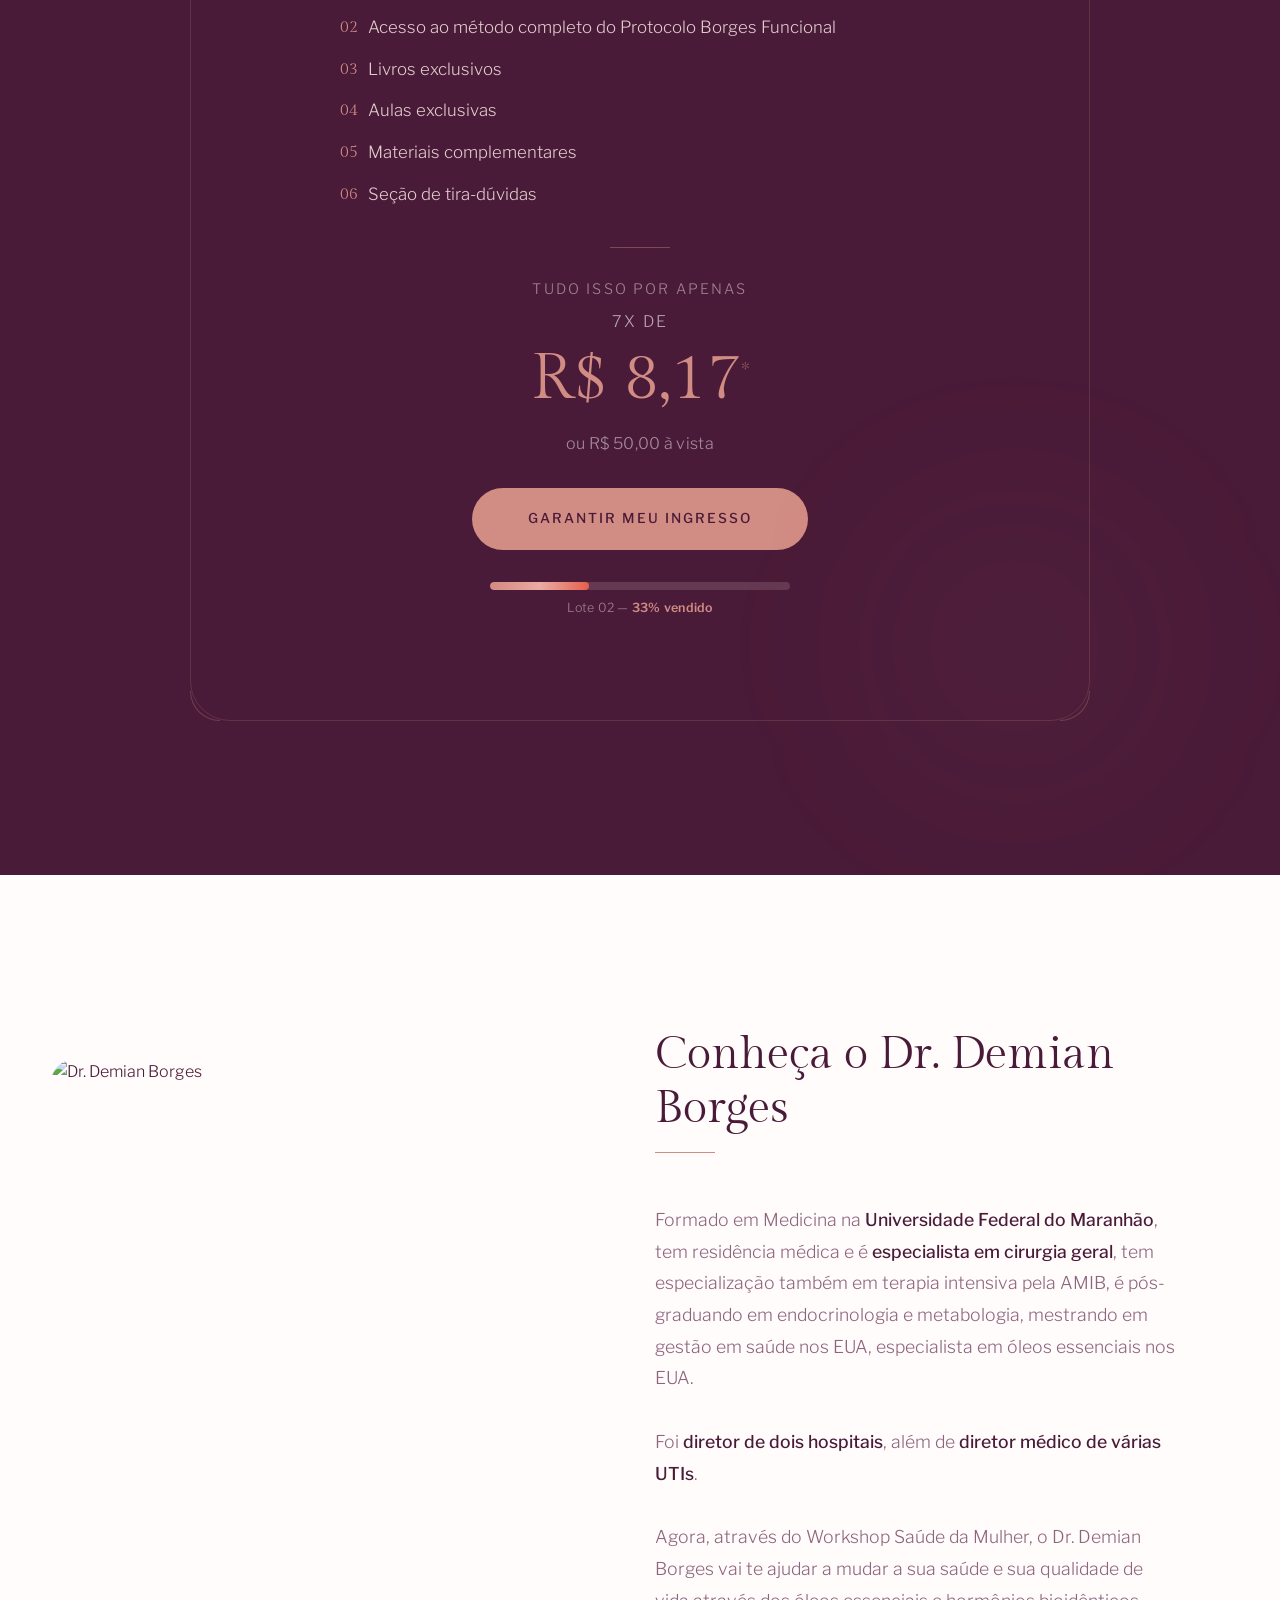
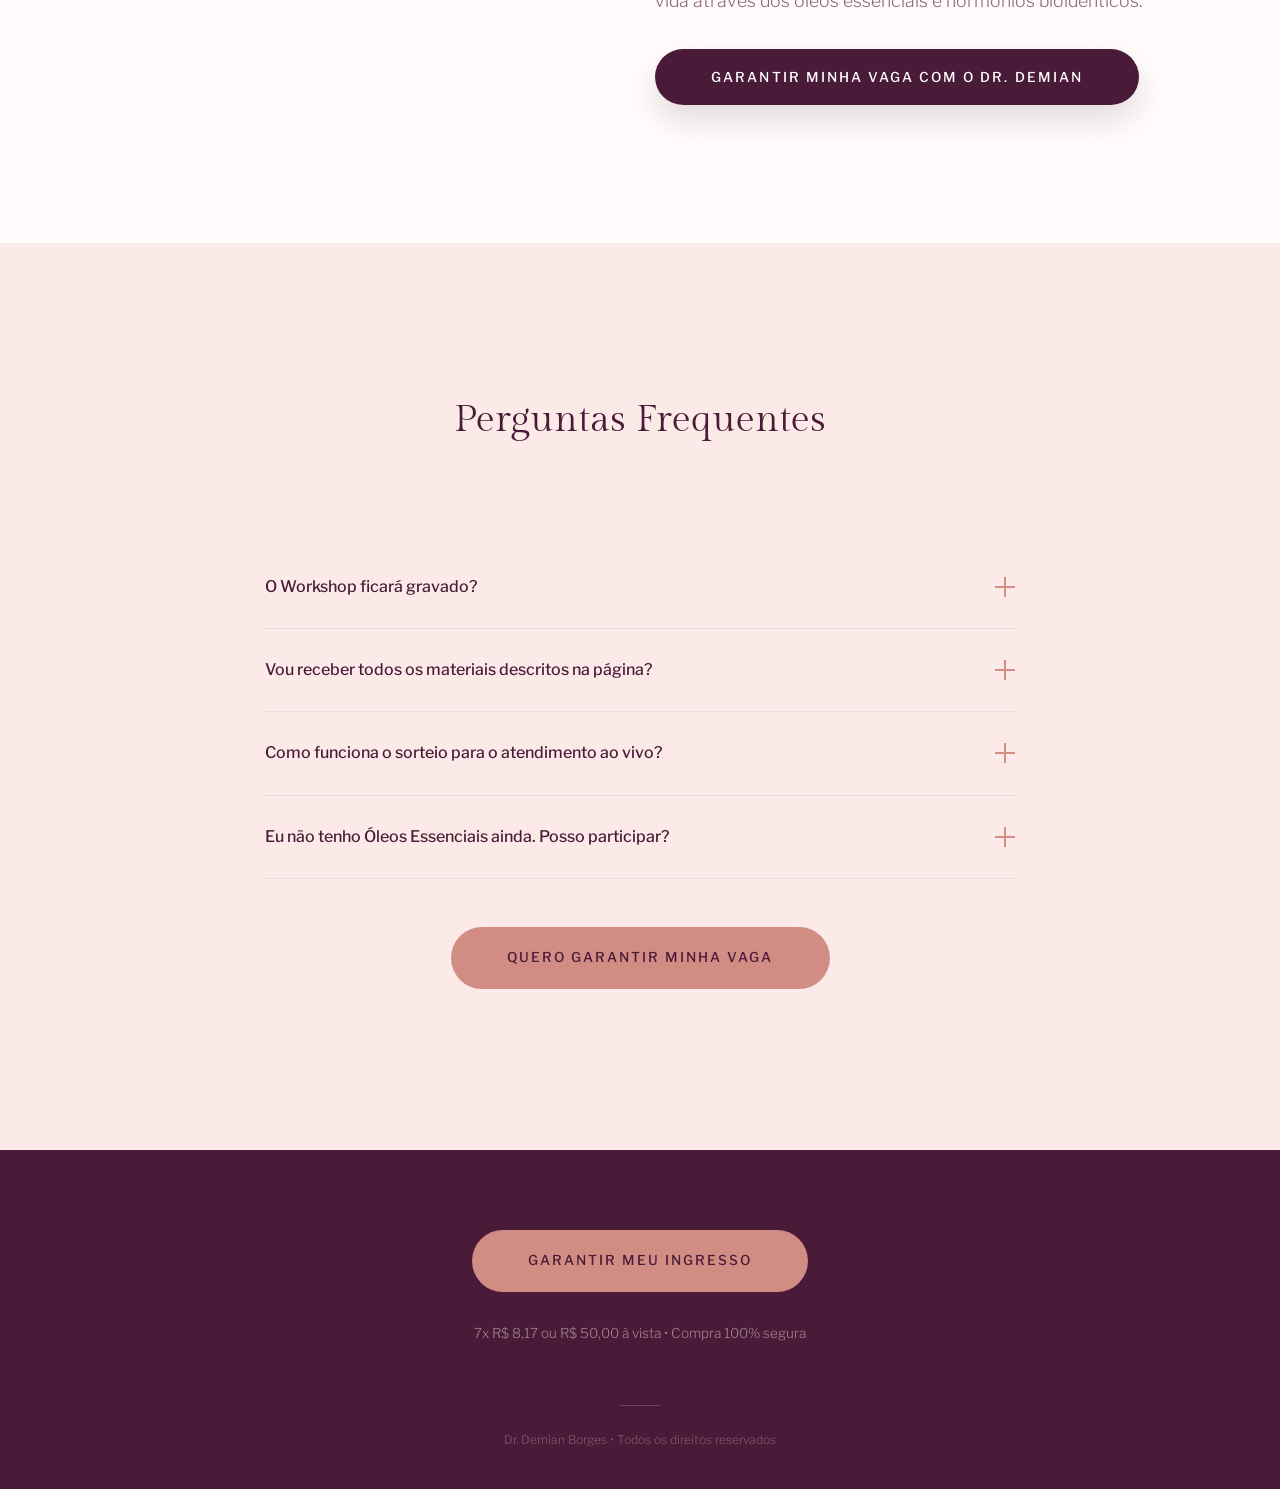
==== commit 986685b0: "Melhora layout do preço: 7x de em linha separada, asterisco menor Co-Authored-By: Claude Opus 4.6 (1" ====
--- a/longevidade-feminina/index.html
+++ b/longevidade-feminina/index.html
@@ -540,8 +540,9 @@
 
                     <div class="offer-price-wrapper" data-aos="fade-up" data-aos-delay="800">
                         <span class="price-label">Tudo isso por apenas</span>
-                        <div class="price-value">7x de R$ 8,17 <span class="price-alt">*</span></div>
-                        <span class="price-cash">Ou R$ 50,00 à vista</span>
+                        <span class="price-installment">7x de</span>
+                        <div class="price-value">R$ 8,17<span class="price-alt">*</span></div>
+                        <span class="price-cash">ou R$ 50,00 à vista</span>
                     </div>
 
                     <div class="offer-cta" data-aos="fade-up" data-aos-delay="100">
--- a/longevidade-feminina/style.css
+++ b/longevidade-feminina/style.css
@@ -824,25 +824,35 @@
     color: rgba(251, 234, 232, 0.5);
 }
 
+.price-installment {
+    display: block;
+    font-family: var(--font-body);
+    font-size: 1rem;
+    text-transform: uppercase;
+    letter-spacing: 0.15em;
+    color: rgba(255, 255, 255, 0.6);
+    margin-bottom: 0.25rem;
+}
+
 .price-value {
     font-family: var(--font-heading);
-    font-size: clamp(2.5rem, 4.5vw, 4.5rem);
+    font-size: clamp(3rem, 5vw, 5rem);
     color: #d18c83;
     line-height: 1;
 }
 
 .price-alt {
-    font-size: 0.5em;
+    font-size: 0.3em;
     vertical-align: super;
-    opacity: 0.7;
+    opacity: 0.5;
 }
 
 .price-cash {
     display: block;
     font-family: var(--font-body);
-    font-size: 1.1rem;
-    color: rgba(255, 255, 255, 0.7);
-    margin-top: 0.5rem;
+    font-size: 1rem;
+    color: rgba(255, 255, 255, 0.5);
+    margin-top: 0.75rem;
     letter-spacing: 0.02em;
 }
 
